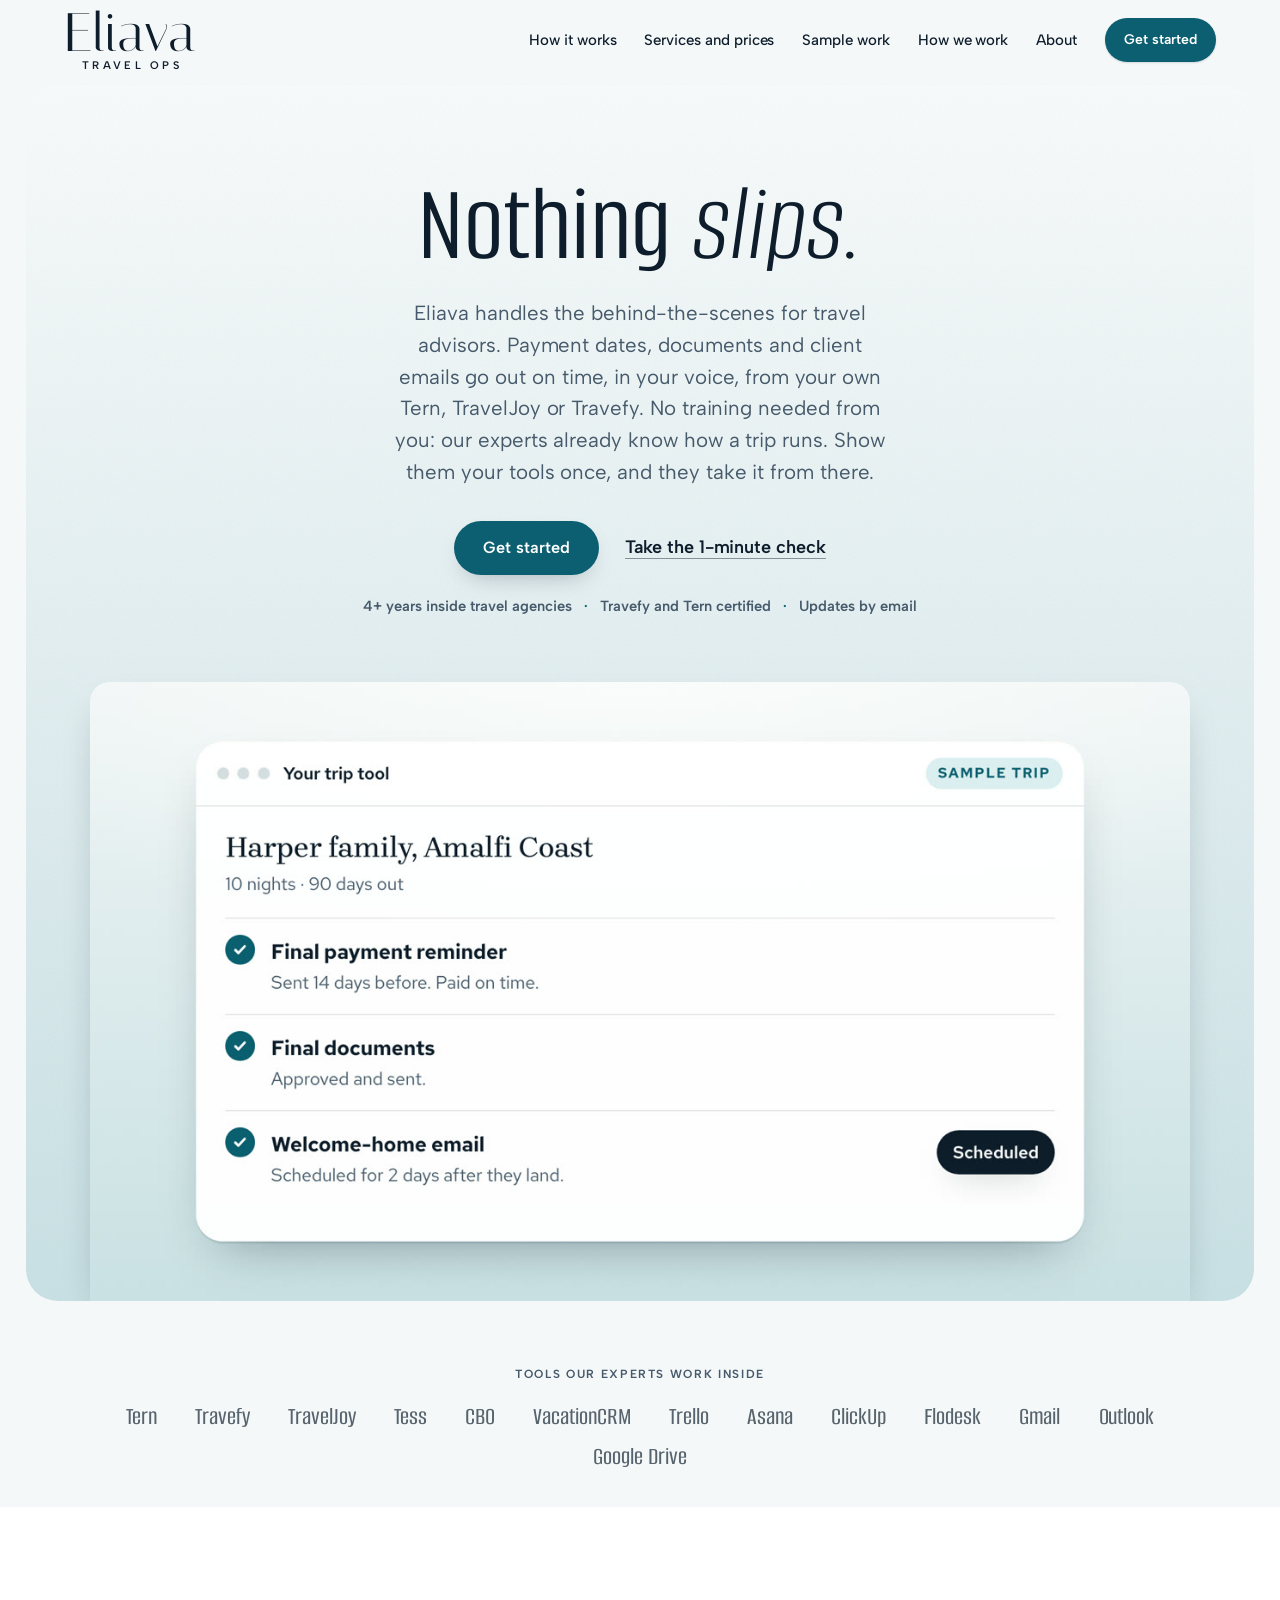
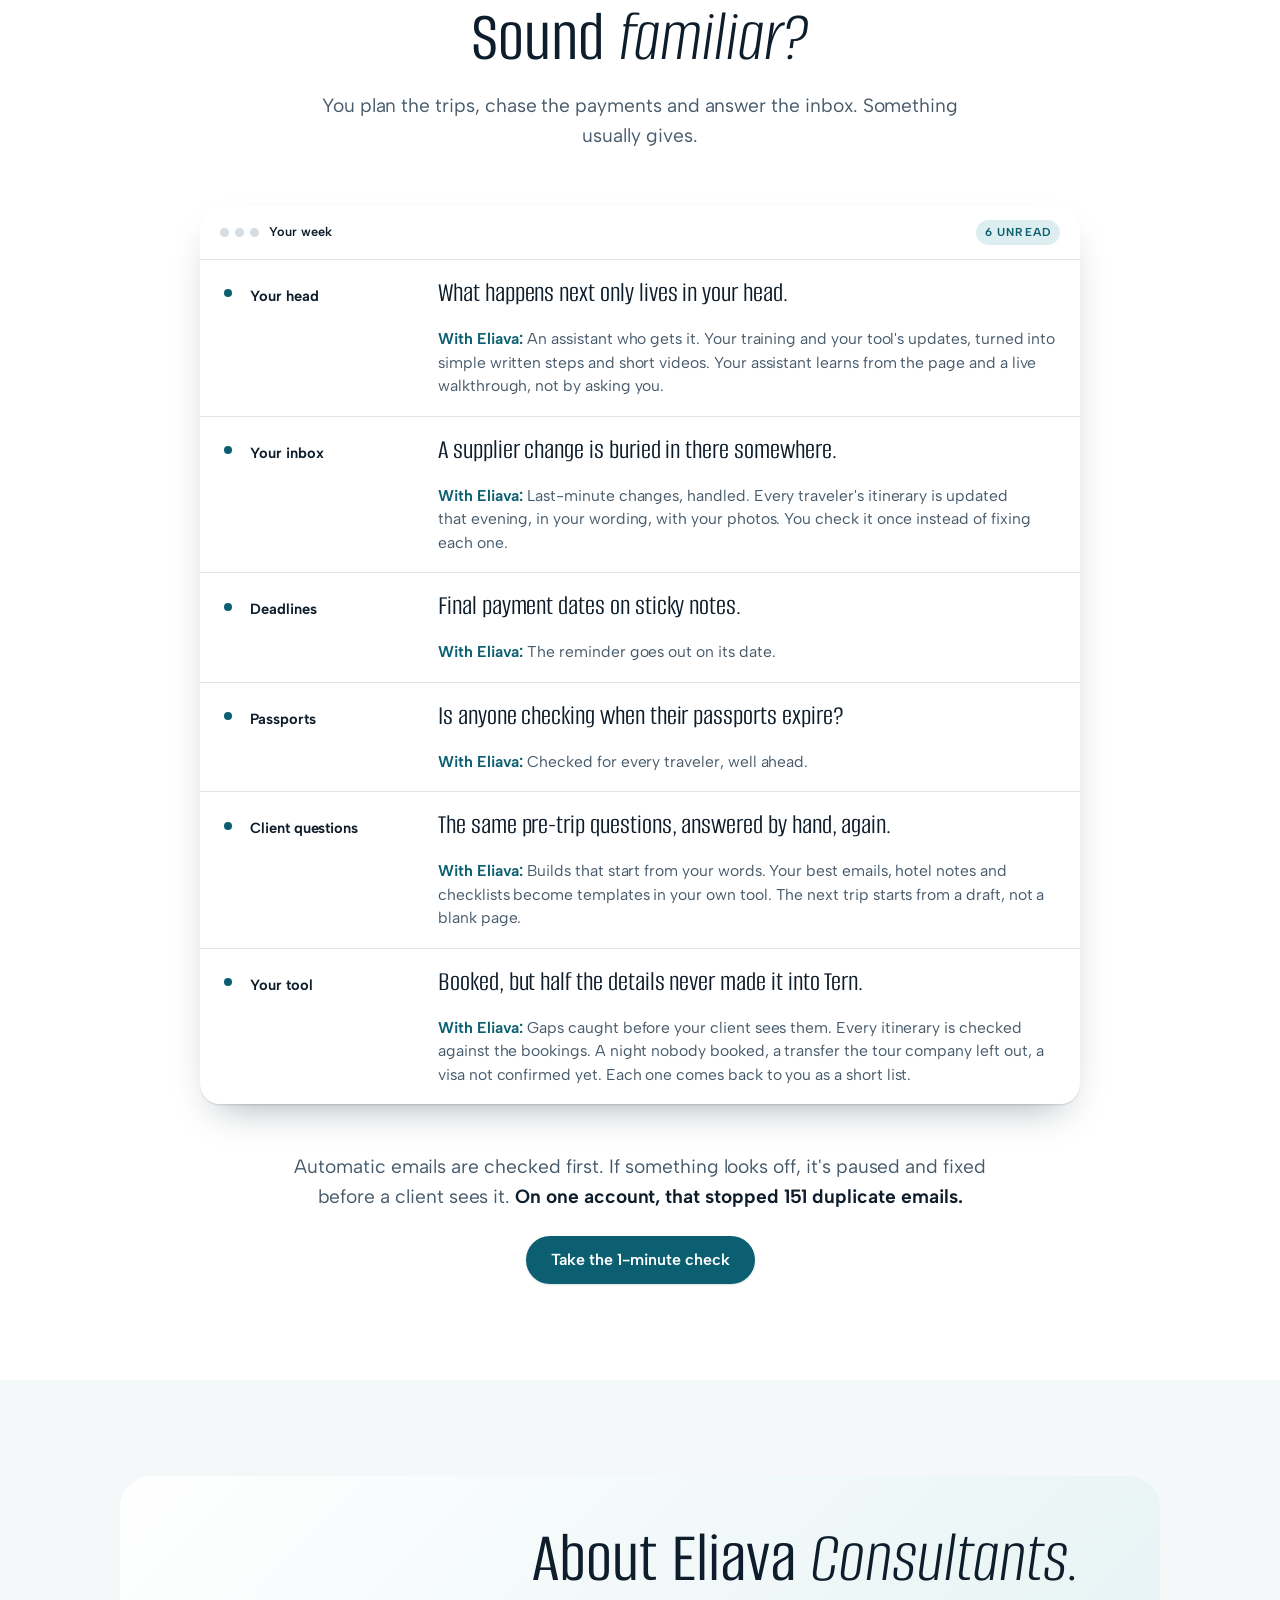
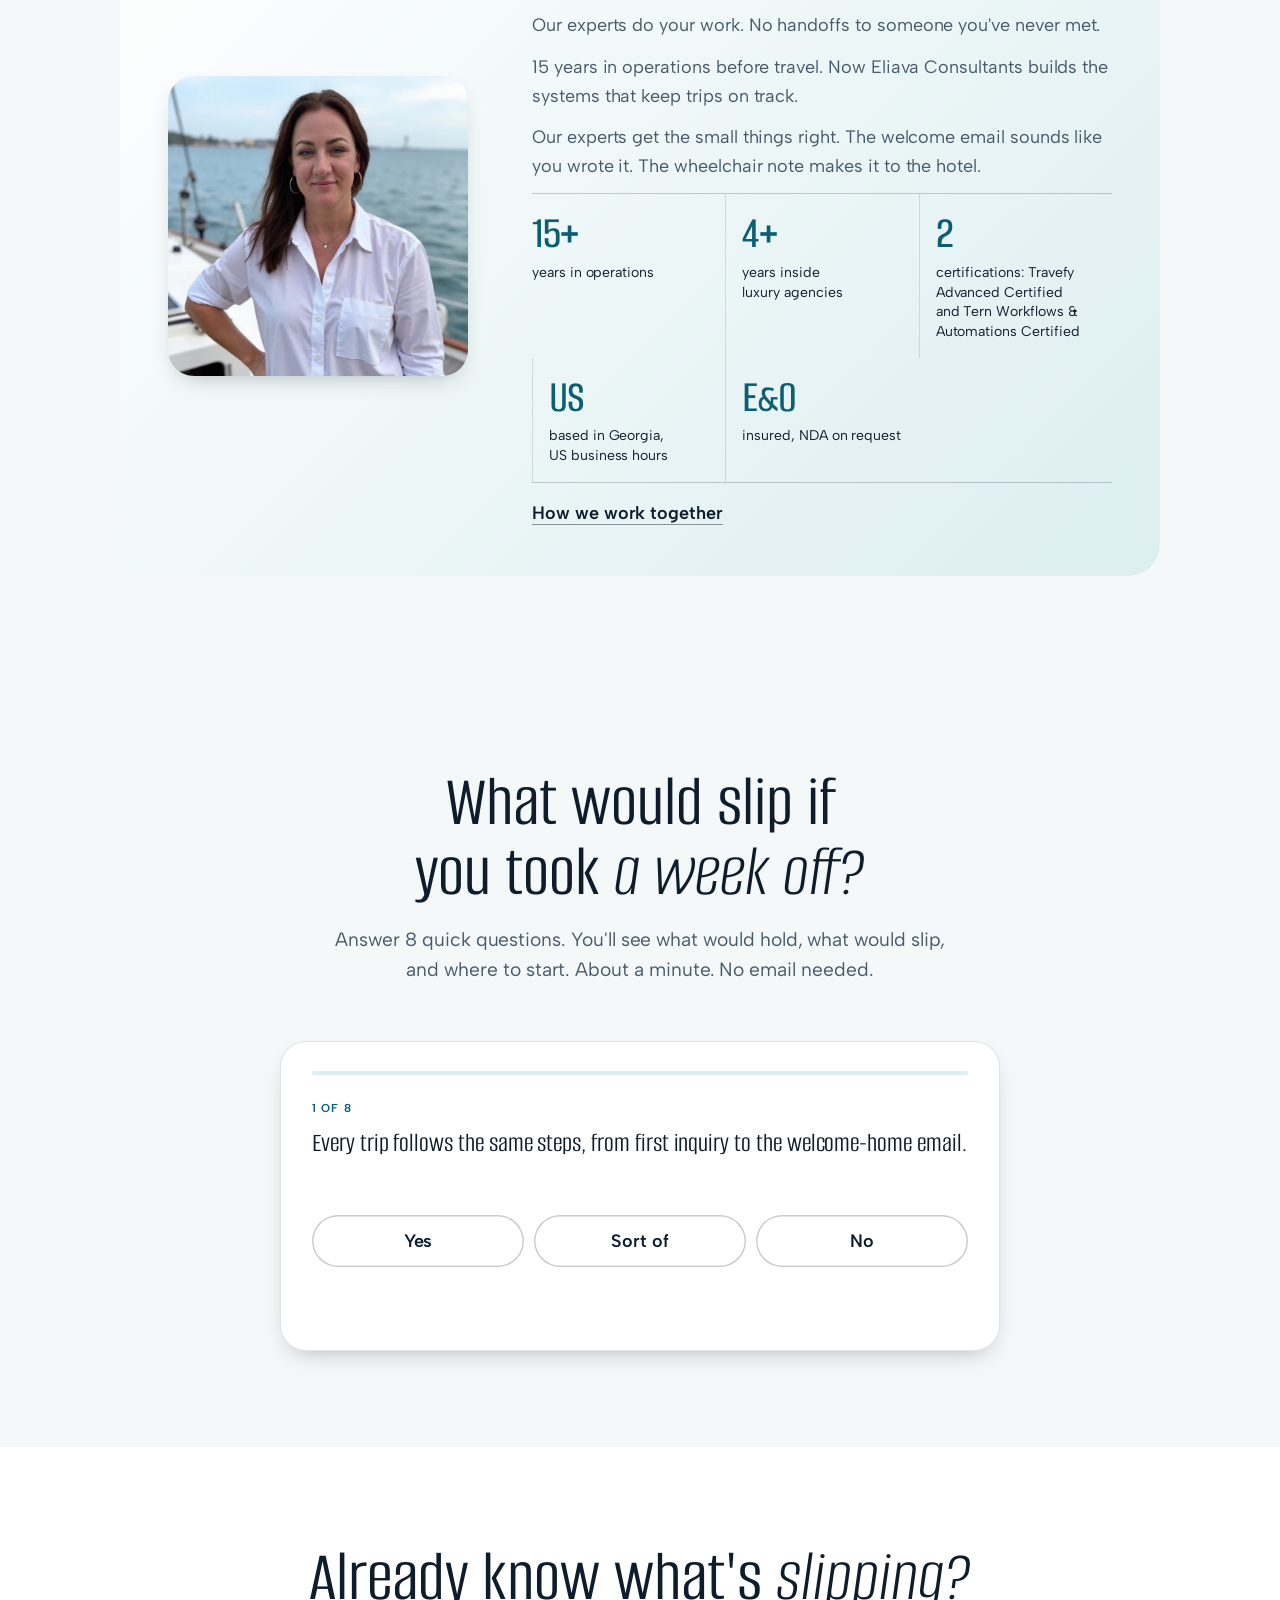
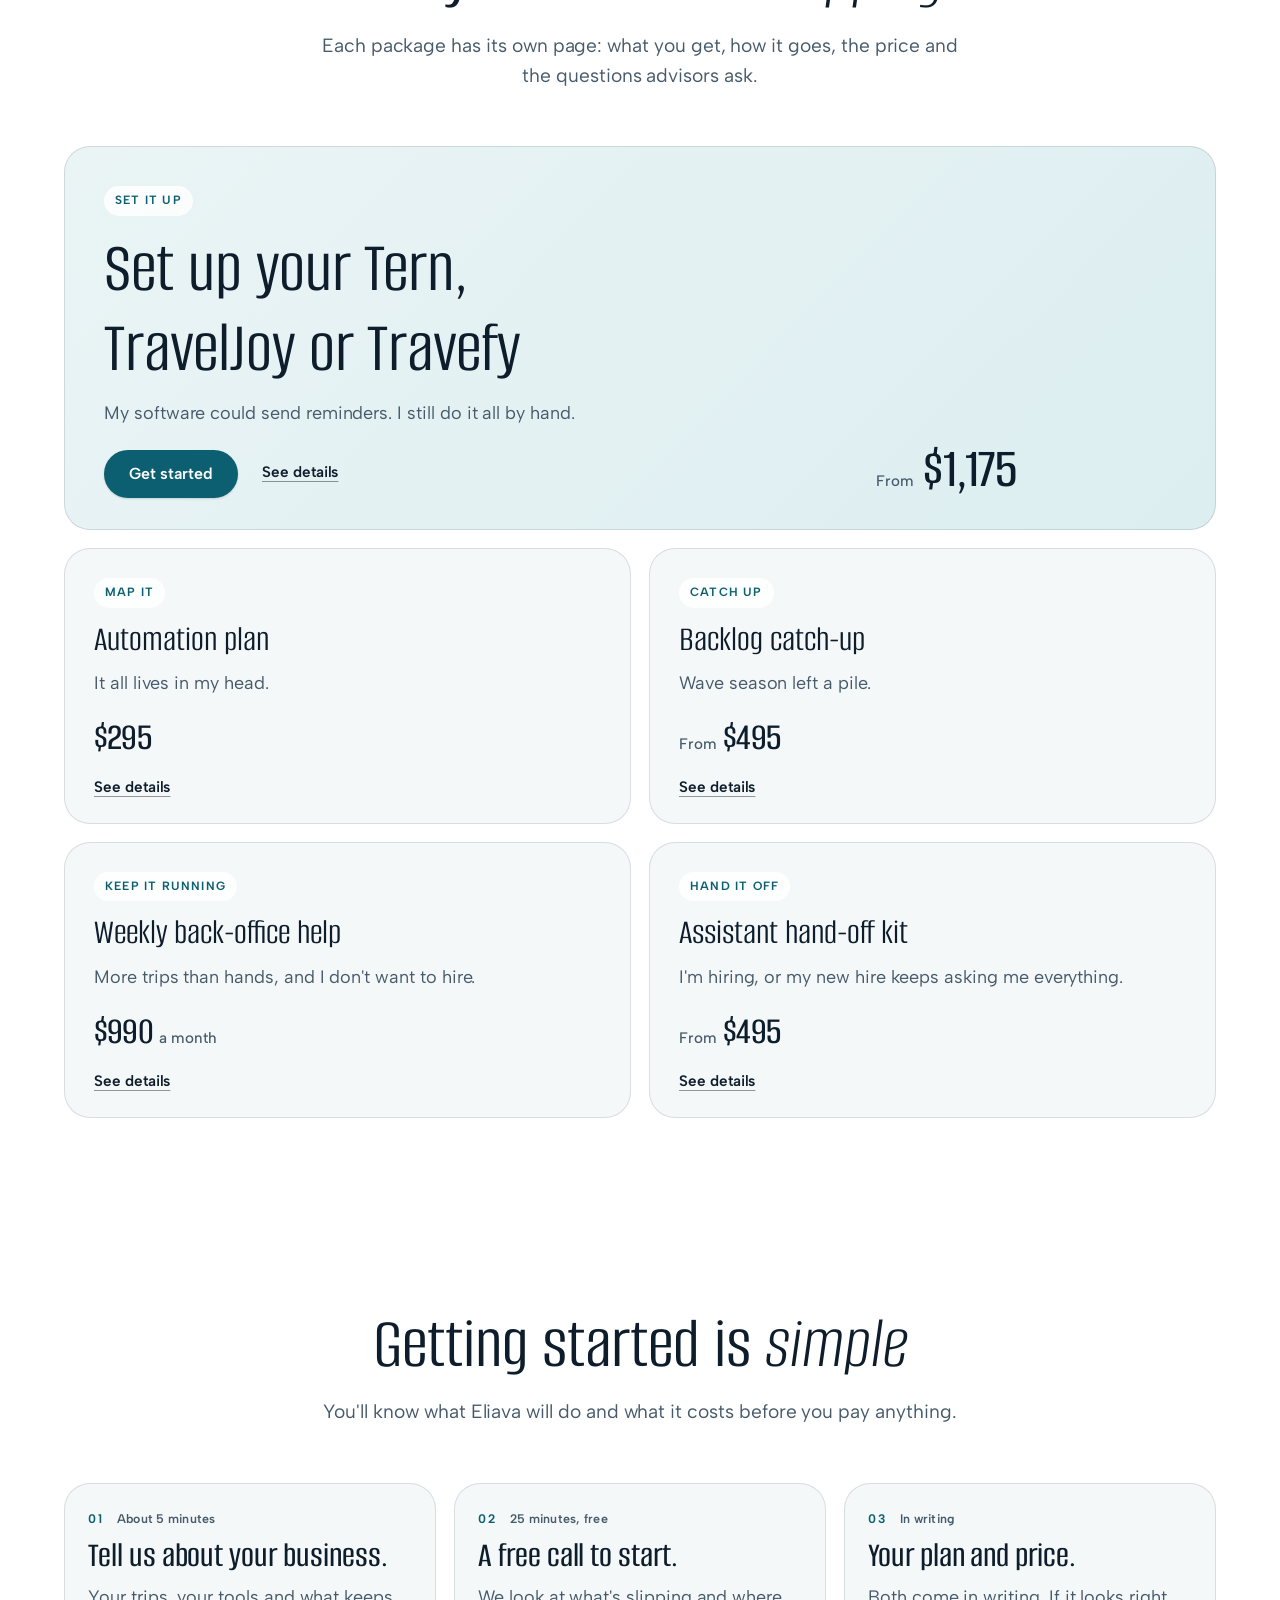
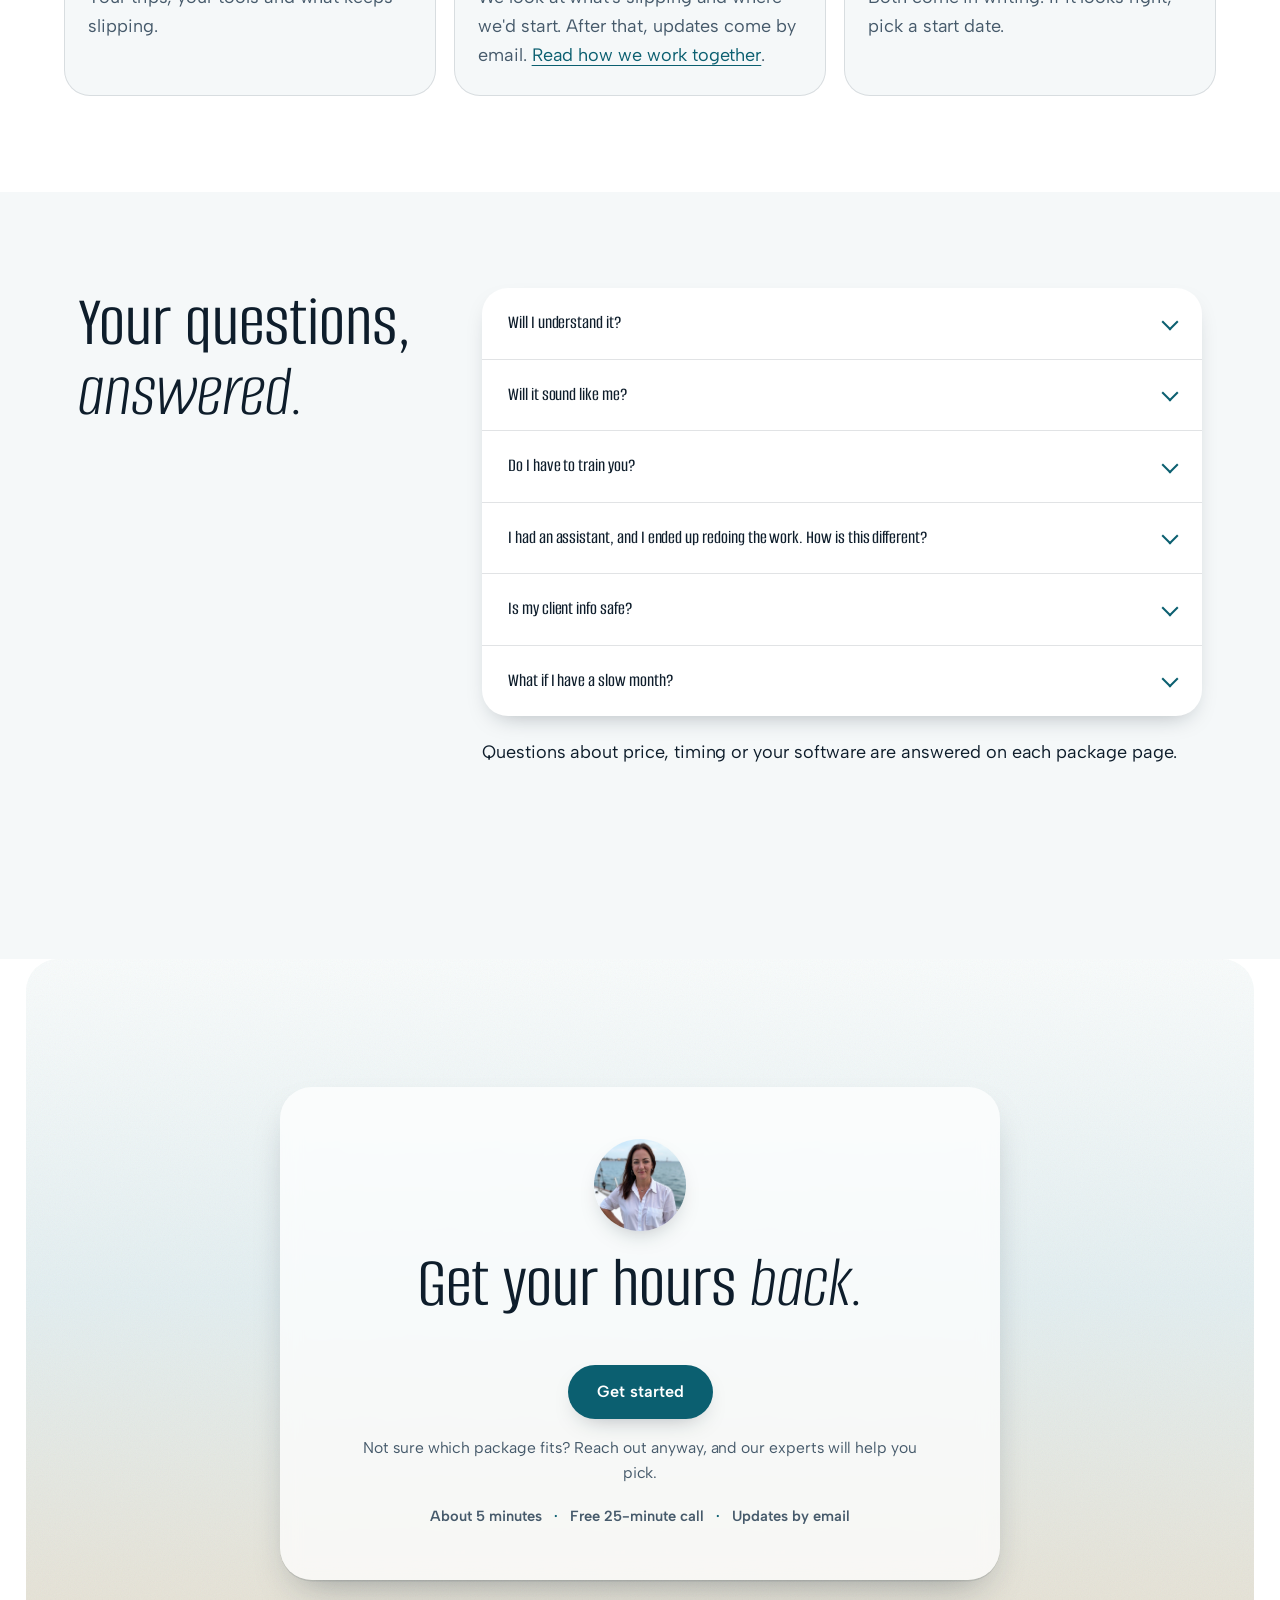
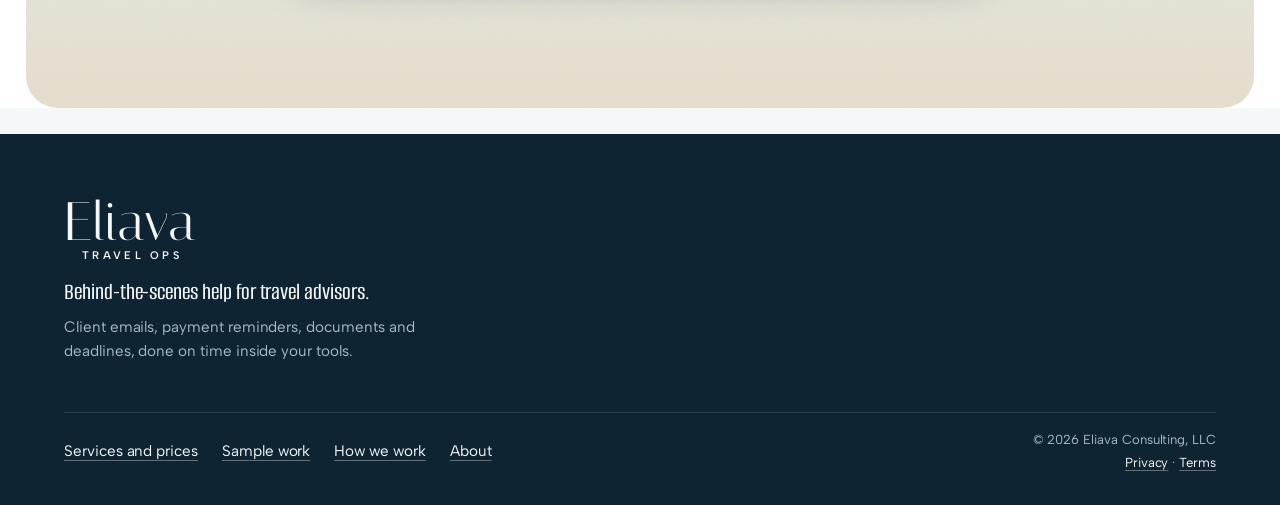
==== index.html @ 645d3cab "Contact email: kady@ to hello@ across the site Co-Authored-By: Claude Opus 5.5 <noreply@anthropic.co" ====
<!doctype html>
<html lang="en">
<head>
<meta charset="utf-8">
<meta name="viewport" content="width=device-width, initial-scale=1">
<script>document.documentElement.classList.add('js')</script>
<link rel="icon" type="image/png" href="/assets/icon.png">
<link rel="apple-touch-icon" href="/assets/icon.png">
<link rel="preconnect" href="https://fonts.googleapis.com">
<link rel="preconnect" href="https://fonts.gstatic.com" crossorigin>
<link href="https://fonts.googleapis.com/css2?family=Italiana&family=Albert+Sans:ital,wght@0,400..800;1,400..700&family=Alumni+Sans:ital,wght@0,200..800;1,200..800&display=swap" rel="stylesheet">
<link rel="stylesheet" href="/assets/scrollcraft.css">
<link rel="stylesheet" href="/assets/site.css?v=20261014">
<script src="/assets/site.js?v=20261014b" defer></script>
<title>Eliava Travel Ops | Behind-the-scenes help for travel advisors</title>
<meta name="description" content="Eliava handles the behind-the-scenes for travel advisors. Payment dates, documents and client emails go out on time, in your voice, from your own Tern, TravelJoy or Travefy.">
<link rel="canonical" href="https://eliavatravel.com/">
<meta property="og:type" content="website">
<meta property="og:url" content="https://eliavatravel.com/">
<meta property="og:title" content="Eliava Travel Ops | Behind-the-scenes help for travel advisors">
<meta property="og:description" content="Eliava handles the behind-the-scenes for travel advisors. Payment dates, documents and client emails go out on time, in your voice, from your own Tern, TravelJoy or Travefy.">
<meta property="og:image" content="https://eliavatravel.com/assets/share.png">
<meta property="og:image:width" content="1200">
<meta property="og:image:height" content="630">
<meta name="twitter:card" content="summary_large_image">
<link rel="stylesheet" href="/assets/home.css">
<link rel="stylesheet" href="/assets/copy-v2.css?v=20261014">
<script src="/assets/scrollcraft.js" defer></script>
<script src="/assets/home.js" defer></script>
<script src="/assets/quiz.js?v=20261014b" defer></script>
</head>
<body class="page-home">

<header class="mast">
  <div class="mast-in">
    <a class="skip" href="#main">Skip to content</a>
    <a class="mast-logo" href="/" aria-label="Eliava Travel Ops, home"><span class="mast-lockup" aria-hidden="true"><span class="mast-word">Eliava</span><span class="mast-sub">Travel Ops</span></span></a>
    <nav class="mast-nav" aria-label="Main">
      <button type="button" class="mast-toggle" aria-expanded="false" aria-controls="mast-links"><span class="el-sr">Menu</span><svg class="i-open" viewBox="0 0 24 24" aria-hidden="true"><path d="M4 8h16M4 16h16" fill="none" stroke="currentColor" stroke-width="1.8" stroke-linecap="round"/></svg><svg class="i-close" viewBox="0 0 24 24" aria-hidden="true"><path d="M6 6l12 12M18 6L6 18" fill="none" stroke="currentColor" stroke-width="1.8" stroke-linecap="round"/></svg></button>
      <ul class="mast-links" id="mast-links">
        <li><a href="/#start">How it works</a></li>
        <li><a href="/services/">Services and prices</a></li>
        <li><a href="/samples/">Sample work</a></li>
        <li><a href="/working-agreement/">How we work</a></li>
        <li><a href="/#about">About</a></li>
      </ul>
      <a class="btn btn--sm" href="/get-started/" data-apply>Get started</a>
    </nav>
  </div>
</header>

<main id="main">

  <!-- 1. Hero: one painted card, centered type, the work underneath -->
  <section id="top" class="hero" data-sc-act="flow">
    <div class="hero-card">
      <div class="hero-art" aria-hidden="true"></div>
      <div class="hero-copy">
        <h1 class="hero-title">Nothing <em>slips.</em></h1>
        <p class="hero-sub">Eliava handles the behind-the-scenes for travel advisors. Payment dates, documents and client emails go out on time, in your voice, from your own Tern, TravelJoy or Travefy. No training needed from you: our experts already know how a trip runs. Show them your tools once, and they take it from there.</p>
        <div class="hero-actions">
          <a class="btn btn--lg" href="/get-started/" data-apply>Get started</a>
          <a class="el-link" href="#quiz">Take the 1-minute check</a>
        </div>
        <p class="hero-micro"><b>4+ years inside travel agencies</b> <span aria-hidden="true">&middot;</span> <b>Travefy and Tern certified</b> <span aria-hidden="true">&middot;</span> <b>Updates by email</b></p>
      </div>

      <figure class="hero-app hero-video">
        <video data-hero-video autoplay muted loop playsinline preload="metadata" poster="/assets/hero-poster.jpg" width="1280" height="720" aria-label="Short video, no sound. A sample trip in a trip tool: the final payment reminder is marked paid, the advisor clicks OK and the final documents are sent, then the welcome-home email is scheduled.">
          <source src="/assets/hero-loop-mobile.mp4" type="video/mp4" media="(max-width: 700px)">
          <source src="/assets/hero-loop.mp4" type="video/mp4">
        </video>
      </figure>
    </div>
  </section>

  <!-- 2. The tools strip -->
  <section class="tools" aria-label="Tools our experts work inside">
    <p class="tools-label">Tools our experts work inside</p>
    <div class="tools-track" aria-hidden="true">
      <div class="tools-row"><span>Tern</span><span>Travefy</span><span>TravelJoy</span><span>Tess</span><span>CBO</span><span>VacationCRM</span><span>Trello</span><span>Asana</span><span>ClickUp</span><span>Flodesk</span><span>Gmail</span><span>Outlook</span><span>Google Drive</span></div>
      <div class="tools-row"><span>Tern</span><span>Travefy</span><span>TravelJoy</span><span>Tess</span><span>CBO</span><span>VacationCRM</span><span>Trello</span><span>Asana</span><span>ClickUp</span><span>Flodesk</span><span>Gmail</span><span>Outlook</span><span>Google Drive</span></div>
    </div>
    <p class="el-sr">Tern, Travefy, TravelJoy, Tess, CBO, VacationCRM, Trello, Asana, ClickUp, Flodesk, Gmail, Outlook and Google Drive.</p>
  </section>

  <!-- 3. Sound familiar? The pains, then the research under them (sources stay visible) -->
  <section id="familiar" class="sec familiar" data-sc-act="flow" data-sc-folio="Sound familiar?">
    <div class="el-wrap sec-head">
      <h2 class="sec-title">Sound <em>familiar?</em></h2>
      <p class="sec-sub">You plan the trips, chase the payments and answer the inbox. Something usually gives.</p>
    </div>
    <div class="el-wrap">
      <div class="inbox">
        <div class="app-bar"><span class="app-dots" aria-hidden="true"><i></i><i></i><i></i></span><span class="app-name">Your week</span><span class="app-tag">6 unread</span></div>
        <ul class="inbox-list" data-sc-in data-sc-stagger="60">
          <li class="inbox-row"><span class="inbox-dot" aria-hidden="true"></span><span class="inbox-from">Your head</span><span class="inbox-line">What happens next only lives in your head.</span><span class="inbox-fix"><b>With Eliava:</b> An assistant who gets it. Your training and your tool's updates, turned into simple written steps and short videos. Your assistant learns from the page and a live walkthrough, not by asking you.</span></li>
          <li class="inbox-row"><span class="inbox-dot" aria-hidden="true"></span><span class="inbox-from">Your inbox</span><span class="inbox-line">A supplier change is buried in there somewhere.</span><span class="inbox-fix"><b>With Eliava:</b> Last-minute changes, handled. Every traveler's itinerary is updated that evening, in your wording, with your photos. You check it once instead of fixing each one.</span></li>
          <li class="inbox-row"><span class="inbox-dot" aria-hidden="true"></span><span class="inbox-from">Deadlines</span><span class="inbox-line">Final payment dates on sticky notes.</span><span class="inbox-fix"><b>With Eliava:</b> The reminder goes out on its date.</span></li>
          <li class="inbox-row"><span class="inbox-dot" aria-hidden="true"></span><span class="inbox-from">Passports</span><span class="inbox-line">Is anyone checking when their passports expire?</span><span class="inbox-fix"><b>With Eliava:</b> Checked for every traveler, well ahead.</span></li>
          <li class="inbox-row"><span class="inbox-dot" aria-hidden="true"></span><span class="inbox-from">Client questions</span><span class="inbox-line">The same pre-trip questions, answered by hand, again.</span><span class="inbox-fix"><b>With Eliava:</b> Builds that start from your words. Your best emails, hotel notes and checklists become templates in your own tool. The next trip starts from a draft, not a blank page.</span></li>
          <li class="inbox-row"><span class="inbox-dot" aria-hidden="true"></span><span class="inbox-from">Your tool</span><span class="inbox-line">Booked, but half the details never made it into Tern.</span><span class="inbox-fix"><b>With Eliava:</b> Gaps caught before your client sees them. Every itinerary is checked against the bookings. A night nobody booked, a transfer the tour company left out, a visa not confirmed yet. Each one comes back to you as a short list.</span></li>
        </ul>
      </div>
      <p class="fam-proof">Automatic emails are checked first. If something looks off, it's paused and fixed before a client sees it. <b>On one account, that stopped 151 duplicate emails.</b></p>
      <p class="fam-go"><a class="btn" href="#quiz">Take the 1-minute check</a></p>
    </div>
  </section>

  <!-- 4. Meet Kady: who you'd work with, plus the credential numbers -->
  <section id="about" class="sec about" data-sc-act="flow" data-sc-folio="About">
    <div class="el-wrap">
      <div class="about-card">
        <div class="about-photo">
          <img src="/assets/kady.webp" width="804" height="804" loading="lazy" decoding="async" alt="On a sailboat, with water behind.">
        </div>
        <div class="about-text">
          <h2 class="about-title">About Eliava <em>Consultants.</em></h2>
          <p>Our experts do your work. No handoffs to someone you've never met.</p>
          <p>15 years in operations before travel. Now Eliava Consultants builds the systems that keep trips on track.</p>
          <p>Our experts get the small things right. The welcome email sounds like you wrote it. The wheelchair note makes it to the hotel.</p>
          <ul class="creds creds--about">
            <li class="cred"><b>15+</b><span>years in operations</span></li>
            <li class="cred"><b>4+</b><span>years inside luxury agencies</span></li>
            <li class="cred"><b>2</b><span>certifications: Travefy Advanced Certified and Tern Workflows &amp; Automations Certified</span></li>
            <li class="cred"><b>US</b><span>based in Georgia, US business hours</span></li>
            <li class="cred"><b>E&amp;O</b><span>insured, NDA on request</span></li>
          </ul>
          <p class="about-more"><a class="el-link" href="/working-agreement/">How we work together</a></p>
        </div>
      </div>
    </div>
  </section>

  <!-- 6b. The quiz: 8 questions, a score per area, one next step -->
  <section id="quiz" class="sec quiz" data-sc-act="flow" data-sc-folio="The 1-minute check">
    <div class="el-wrap sec-head">
      <h2 class="sec-title">What would slip if you took <em>a week off?</em></h2>
      <p class="sec-sub">Answer 8 quick questions. You'll see what would hold, what would slip, and where to start. About a minute. No email needed.</p>
    </div>
    <div class="el-wrap">
      <form class="quiz-card" id="quiz-form" novalidate>
        <div class="quiz-bar" aria-hidden="true"><span id="quiz-fill"></span></div>
        <fieldset class="quiz-q" data-cat="steps">
          <legend><span class="quiz-n">1 of 8</span>Every trip follows the same steps, from first inquiry to the welcome-home email.</legend>
          <div class="quiz-opts">
            <label><input type="radio" name="q1" value="2"><span>Yes</span></label>
            <label><input type="radio" name="q1" value="1"><span>Sort of</span></label>
            <label><input type="radio" name="q1" value="0"><span>No</span></label>
          </div>
        </fieldset>
        <fieldset class="quiz-q" data-cat="steps" hidden>
          <legend><span class="quiz-n">2 of 8</span>Payment reminders and pre-trip emails go out on schedule, without me starting each one.</legend>
          <div class="quiz-opts">
            <label><input type="radio" name="q2" value="2"><span>Yes</span></label>
            <label><input type="radio" name="q2" value="1"><span>Sort of</span></label>
            <label><input type="radio" name="q2" value="0"><span>No</span></label>
          </div>
        </fieldset>
        <fieldset class="quiz-q" data-cat="steps" hidden>
          <legend><span class="quiz-n">3 of 8</span>Final payment dates and deadlines are on one list I trust.</legend>
          <div class="quiz-opts">
            <label><input type="radio" name="q3" value="2"><span>Yes</span></label>
            <label><input type="radio" name="q3" value="1"><span>Sort of</span></label>
            <label><input type="radio" name="q3" value="0"><span>No</span></label>
          </div>
        </fieldset>
        <fieldset class="quiz-q" data-cat="tool" hidden>
          <legend><span class="quiz-n">4 of 8</span>My trips and clients live in one tool, like Tern, TravelJoy or Travefy.</legend>
          <div class="quiz-opts">
            <label><input type="radio" name="q4" value="2"><span>Yes</span></label>
            <label><input type="radio" name="q4" value="1"><span>Sort of</span></label>
            <label><input type="radio" name="q4" value="0"><span>No</span></label>
          </div>
        </fieldset>
        <fieldset class="quiz-q" data-cat="tool" hidden>
          <legend><span class="quiz-n">5 of 8</span>I use most of what that tool can do, not just a few parts of it.</legend>
          <div class="quiz-opts">
            <label><input type="radio" name="q5" value="2"><span>Yes</span></label>
            <label><input type="radio" name="q5" value="1"><span>Sort of</span></label>
            <label><input type="radio" name="q5" value="0"><span>No</span></label>
          </div>
        </fieldset>
        <fieldset class="quiz-q" data-cat="tool" hidden>
          <legend><span class="quiz-n">6 of 8</span>Someone else could find a client's trip details in it without asking me.</legend>
          <div class="quiz-opts">
            <label><input type="radio" name="q6" value="2"><span>Yes</span></label>
            <label><input type="radio" name="q6" value="1"><span>Sort of</span></label>
            <label><input type="radio" name="q6" value="0"><span>No</span></label>
          </div>
        </fieldset>
        <fieldset class="quiz-q" data-cat="head" hidden>
          <legend><span class="quiz-n">7 of 8</span>My supplier contacts, templates and hotel notes are in one place, not spread across my inbox.</legend>
          <div class="quiz-opts">
            <label><input type="radio" name="q7" value="2"><span>Yes</span></label>
            <label><input type="radio" name="q7" value="1"><span>Sort of</span></label>
            <label><input type="radio" name="q7" value="0"><span>No</span></label>
          </div>
        </fieldset>
        <fieldset class="quiz-q" data-cat="head" hidden>
          <legend><span class="quiz-n">8 of 8</span>If I hired help tomorrow, there are written steps they could follow.</legend>
          <div class="quiz-opts">
            <label><input type="radio" name="q8" value="2"><span>Yes</span></label>
            <label><input type="radio" name="q8" value="1"><span>Sort of</span></label>
            <label><input type="radio" name="q8" value="0"><span>No</span></label>
          </div>
        </fieldset>
        <div class="quiz-nav">
          <button type="button" class="el-link quiz-back" id="quiz-back" hidden>Back</button>
          <button type="button" class="btn quiz-next" id="quiz-next" hidden>Next</button>
        </div>
      </form>
      <div class="quiz-card quiz-result" id="quiz-result" hidden tabindex="-1" aria-live="polite">
        <p class="quiz-score"><b id="quiz-total"></b> out of 16</p>
        <h3 class="quiz-tier" id="quiz-tier"></h3>
        <ul class="quiz-cats" id="quiz-cats"></ul>
        <div class="quiz-pick">
          <p class="quiz-pick-label">Where to start</p>
          <h3 class="quiz-pick-name" id="quiz-pick-name"></h3>
          <p id="quiz-pick-why"></p>
        </div>
        <div class="quiz-acts">
          <a class="btn" id="quiz-go" href="/get-started/" data-apply="setup">Get started</a>
          <a class="el-link" id="quiz-more" href="/services/setup/">See details</a>
          <button type="button" class="el-link quiz-again" id="quiz-again">Start over</button>
        </div>
        <p class="quiz-pick-pile">Wave season left a pile? Catch up first: overdue emails, payments and documents, cleared on a fixed list. From $495.</p>
        <p class="quiz-fine">Your answers stay on this page. When you get started, your result is added to the form, so you don't have to explain it twice.</p>
      </div>
    </div>
  </section>

  <!-- 6. The five packages (COPY-MASTER-v2) -->
  <section id="ways" class="sec ways" data-sc-act="flow" data-sc-folio="Packages">
    <div class="el-wrap sec-head">
      <h2 class="sec-title">Already know what's <em>slipping?</em></h2>
      <p class="sec-sub">Each package has its own page: what you get, how it goes, the price and the questions advisors ask.</p>
    </div>
    <div class="el-wrap">
      <div class="ways-list" data-sc-in data-sc-stagger="60">
        <article class="way way--main">
          <div class="way-main-text">
            <p class="way-tag">Set it up</p>
            <h3 class="way-name">Set up your Tern, TravelJoy or Travefy</h3>
            <p class="way-what">My software could send reminders. I still do it all by hand.</p>
            <div class="way-acts">
              <a class="btn" href="/get-started/" data-apply="setup">Get started</a>
              <a class="el-link way-link" href="/services/setup/">See details<span class="el-sr">: Set up your Tern, TravelJoy or Travefy</span></a>
            </div>
          </div>
          <div class="way-main-price">
            <p class="way-price"><span>From</span> $1,175</p>
          </div>
        </article>
        <article class="way">
          <p class="way-tag">Map it</p>
          <h3 class="way-name">Automation plan</h3>
          <p class="way-what">It all lives in my head.</p>
          <p class="way-price">$295</p>
          <a class="el-link way-link" href="/services/automation-plan/">See details<span class="el-sr">: Automation plan</span></a>
        </article>
        <article class="way">
          <p class="way-tag">Catch up</p>
          <h3 class="way-name">Backlog catch-up</h3>
          <p class="way-what">Wave season left a pile.</p>
          <p class="way-price"><span>From</span> $495</p>
          <a class="el-link way-link" href="/services/backlog-catch-up/">See details<span class="el-sr">: Backlog catch-up</span></a>
        </article>
        <article class="way">
          <p class="way-tag">Keep it running</p>
          <h3 class="way-name">Weekly back-office help</h3>
          <p class="way-what">More trips than hands, and I don't want to hire.</p>
          <p class="way-price">$990 <span>a month</span></p>
          <a class="el-link way-link" href="/services/weekly-help/">See details<span class="el-sr">: Weekly back-office help</span></a>
        </article>
        <article class="way">
          <p class="way-tag">Hand it off</p>
          <h3 class="way-name">Assistant hand-off kit</h3>
          <p class="way-what">I'm hiring, or my new hire keeps asking me everything.</p>
          <p class="way-price"><span>From</span> $495</p>
          <a class="el-link way-link" href="/services/hand-off-kit/">See details<span class="el-sr">: Assistant hand-off kit</span></a>
        </article>
      </div>
    </div>
  </section>

  <!-- 7. How it works: three steps -->
  <section id="start" class="sec start" data-sc-act="flow" data-sc-folio="How we start">
    <div class="el-wrap sec-head">
      <h2 class="sec-title">Getting started is <em>simple</em></h2>
      <p class="sec-sub">You'll know what Eliava will do and what it costs before you pay anything.</p>
    </div>
    <div class="el-wrap">
      <ol class="steps" data-sc-in data-sc-stagger="80">
        <li class="step-card">
          <div class="step-text"><span class="step-n">01 <span class="step-meta">About 5 minutes</span></span><strong>Tell us about your business.</strong><span>Your trips, your tools and what keeps slipping.</span></div>
        </li>
        <li class="step-card">
          <div class="step-text"><span class="step-n">02 <span class="step-meta">25 minutes, free</span></span><strong>A free call to start.</strong><span>We look at what's slipping and where we'd start. After that, updates come by email. <a class="el-inline-link" href="/working-agreement/">Read how we work together</a>.</span></div>
        </li>
        <li class="step-card">
          <div class="step-text"><span class="step-n">03 <span class="step-meta">In writing</span></span><strong>Your plan and price.</strong><span>Both come in writing. If it looks right, pick a start date.</span></div>
        </li>
      </ol>
    </div>
  </section>

  <!-- 8. Questions advisors ask first -->
  <section id="faq" class="sec faq faq--split" data-sc-act="flow" data-sc-folio="Questions">
    <div class="el-wrap sec-head">
      <h2 class="sec-title">Your questions, <em>answered.</em></h2>
    </div>
    <div class="el-wrap">
      <div class="faq-list">
        <details class="faq-item">
          <summary>Will I understand it?</summary>
          <p>Yes. You'll see what goes out, when, and why, with a walkthrough and short videos you can rewatch.</p>
        </details>
        <details class="faq-item">
          <summary>Will it sound like me?</summary>
          <p>Yes. Your emails are written from ones you've already sent, and nothing goes out until you say yes.</p>
        </details>
        <details class="faq-item">
          <summary>Do I have to train you?</summary>
          <p>Not on travel. Show our experts your tools and how you like things done once. They take it from there.</p>
        </details>
        <details class="faq-item">
          <summary>I had an assistant, and I ended up redoing the work. How is this different?</summary>
          <p>Every piece is checked from your client's side before it reaches you. Anything unclear comes to you as a short list of questions, not a guess. You review it. You don't redo it.</p>
        </details>
        <details class="faq-item">
          <summary>Is my client info safe?</summary>
          <p>Yes. Eliava signs your NDA and carries E&amp;O insurance. Your clients stay yours, and your host login is never needed.</p>
        </details>
        <details class="faq-item">
          <summary>What if I have a slow month?</summary>
          <p>It isn't wasted. On the quarter plan, the help shifts to your busy months, and your bill stays the same.</p>
        </details>
      </div>
      <p class="faq-more">Questions about price, timing or your software are answered on each package page.</p>
    </div>
  </section>

  <!-- 9. The ask -->
  <section id="ready" class="sec ready" data-sc-act="flow">
    <div class="final">
      <div class="final-art" aria-hidden="true"></div>
      <div class="final-in apply-now" id="apply-now">
        <img class="final-photo" src="/assets/kady.webp" width="804" height="804" loading="lazy" decoding="async" alt="On a sailboat, with water behind.">
        <p class="final-title">Get your hours <em>back.</em></p>
        <p class="apply-now-for" aria-live="polite"></p>
        <a class="btn btn--lg" href="/get-started/" data-apply>Get started</a>
        <p class="final-note">Not sure which package fits? Reach out anyway, and our experts will help you pick.</p>
        <p class="hero-micro final-micro"><b>About 5 minutes</b> <span aria-hidden="true">&middot;</span> <b>Free 25-minute call</b> <span aria-hidden="true">&middot;</span> <b>Updates by email</b></p>
      </div>
    </div>
  </section>

</main>

<!-- Folio: running chapter title + the one action. Shown by home.js between the title page and the close. -->
<div class="folio">
  <span class="folio-title" aria-hidden="true"></span>
  <span class="folio-rule" aria-hidden="true"></span>
  <a class="folio-cta" href="/get-started/" data-apply>Get started</a>
</div>

<footer class="foot">
  <div class="foot-in">
    <div class="foot-brand">
      <a class="foot-logo" href="/" aria-label="Eliava Travel Ops, home"><span class="mast-lockup" aria-hidden="true"><span class="mast-word">Eliava</span><span class="mast-sub">Travel Ops</span></span></a>
      <p class="foot-what">Behind-the-scenes help for travel advisors.</p>
      <p>Client emails, payment reminders, documents and deadlines, done on time inside your tools.</p>
    </div>
    <div class="foot-cta">
      <p class="foot-ready">Ready when you are.</p>
      <a class="btn" href="/get-started/" data-apply>Get started</a>
      <p class="foot-mail">Or email <a href="mailto:hello@eliavatravel.com">hello@eliavatravel.com</a></p>
    </div>
    <div class="foot-bar">
      <nav class="foot-nav" aria-label="Footer">
        <ul>
          <li><a href="/services/">Services and prices</a></li>
          <li><a href="/samples/">Sample work</a></li>
          <li><a href="/working-agreement/">How we work</a></li>
        <li><a href="/#about">About</a></li>
        </ul>
      </nav>
      <div class="foot-legal">
        <p>&copy; 2026 Eliava Consulting, LLC</p>
        <p><a href="/privacy/">Privacy</a> &middot; <a href="/terms/">Terms</a></p>
      </div>
    </div>
  </div>
</footer>


</body>
</html>
---- assets/scrollcraft.css ----
/* ============================================================================
   scrollcraft.css: the taste floor
   ----------------------------------------------------------------------------
   Two layers, and the split matters:

     TOKENS   what you override per brand. Colour roles, the type ramp, the
              spacing scale, elevation, motion. A brand is ~12 values.
     DEVICES  what the engine drives. Do not restyle these to taste; they are
              the mechanism. Style your own markup instead.

   Nothing here draws a "component". There are no card, badge, or pill classes,
   because a stylesheet that ships those is how every page built on it ends up
   with the same shapes. You get a floor and a vocabulary; the composition is
   yours.
   ========================================================================== */

/* ---------------------------------------------------------------- tokens -- */
:root {
  /* --- colour roles. Override these six and the page is rebranded. -------- */
  --sc-canvas:      #08090b;   /* the page ground. Drift interpolates this.   */
  --sc-surface:     #101217;   /* anything raised off the ground             */
  --sc-ink:         #f4f2ef;   /* primary text                               */
  --sc-ink-soft:    #9a9ba1;   /* secondary text. Tinted, never flat gray.   */
  --sc-accent:      #d8ff3e;   /* ONE accent. It owns a region, not confetti. */
  --sc-accent-ink:  #08090b;   /* text that sits on the accent               */

  --sc-hairline:    color-mix(in oklab, var(--sc-ink) 12%, transparent);
  --sc-hairline-strong: color-mix(in oklab, var(--sc-ink) 22%, transparent);

  /* --- type. Two families max. Display carries voice, text carries prose. - */
  --sc-font-display: "Instrument Sans", "Geist", system-ui, sans-serif;
  --sc-font-text:    "Geist", system-ui, sans-serif;
  --sc-font-mono:    "Geist Mono", ui-monospace, monospace;

  /* Fluid ramp. Tracking tightens as size grows because a face set at 6rem
     with 0 tracking reads loose; this is optical correction, not decoration. */
  --sc-t-xs:   clamp(0.75rem, 0.72rem + 0.15vw, 0.82rem);
  --sc-t-sm:   clamp(0.875rem, 0.84rem + 0.18vw, 0.95rem);
  --sc-t-base: clamp(1rem, 0.96rem + 0.22vw, 1.125rem);
  --sc-t-lg:   clamp(1.2rem, 1.1rem + 0.5vw, 1.5rem);
  --sc-t-xl:   clamp(1.6rem, 1.35rem + 1.2vw, 2.25rem);
  --sc-t-2xl:  clamp(2.1rem, 1.6rem + 2.4vw, 3.4rem);
  --sc-t-3xl:  clamp(2.8rem, 1.9rem + 4.2vw, 5rem);
  --sc-t-4xl:  clamp(3.4rem, 1.9rem + 6.6vw, 7.5rem);

  --sc-track-tight:  -0.035em;
  --sc-track-snug:   -0.02em;
  --sc-track-normal: -0.005em;
  --sc-track-wide:    0.08em;

  --sc-leading-none: 0.94;
  --sc-leading-tight: 1.06;
  --sc-leading-body: 1.62;

  --sc-measure: 62ch;

  /* --- space. 4px base: the useful middle steps an 8-only scale misses. --- */
  --sc-1: 0.25rem;  --sc-2: 0.5rem;   --sc-3: 0.75rem;  --sc-4: 1rem;
  --sc-5: 1.5rem;   --sc-6: 2rem;     --sc-7: 3rem;     --sc-8: 4rem;
  --sc-9: 6rem;     --sc-10: 8rem;    --sc-11: 12rem;

  /* Section rhythm is fluid so a phone doesn't inherit desktop air. */
  --sc-section: clamp(4.5rem, 9vw, 11rem);
  --sc-gutter:  clamp(1.25rem, 5vw, 5.5rem);
  --sc-maxw:    82rem;

  /* --- radius. Pick one scale for the page and hold it. ------------------- */
  --sc-r-sm: 6px;  --sc-r-md: 12px;  --sc-r-lg: 20px;  --sc-r-pill: 999px;

  /* --- elevation. Every shadow has an offset AND a soft blur, and is tinted
         to the canvas hue. A zero-offset coloured halo is decoration, not
         depth, so there isn't one here. ---------------------------------- */
  --sc-shadow-color: 220 40% 2%;
  --sc-e1: 0 1px 2px hsl(var(--sc-shadow-color) / 0.28),
           0 2px 6px -1px hsl(var(--sc-shadow-color) / 0.20);
  --sc-e2: 0 2px 4px hsl(var(--sc-shadow-color) / 0.24),
           0 8px 18px -4px hsl(var(--sc-shadow-color) / 0.30);
  --sc-e3: 0 4px 8px hsl(var(--sc-shadow-color) / 0.22),
           0 18px 40px -8px hsl(var(--sc-shadow-color) / 0.38),
           0 48px 90px -24px hsl(var(--sc-shadow-color) / 0.30);

  /* Edge light: a 1px top highlight sells a raised surface better than any
     amount of blur, because real raised things catch light on their lip. */
  --sc-edge: inset 0 1px 0 color-mix(in oklab, var(--sc-ink) 10%, transparent);

  /* --- motion. Built-in CSS easings are too weak for UI. ------------------ */
  --sc-ease-out:    cubic-bezier(0.23, 1, 0.32, 1);
  --sc-ease-in-out: cubic-bezier(0.77, 0, 0.175, 1);
  --sc-ease-drawer: cubic-bezier(0.32, 0.72, 0, 1);
  --sc-d-fast: 160ms;  --sc-d-base: 240ms;  --sc-d-slow: 420ms;

  --sc-z-stage: 1; --sc-z-copy: 20; --sc-z-chrome: 60;
}

/* --------------------------------------------------------------- reset -- */
*, *::before, *::after { box-sizing: border-box; }
html { -webkit-text-size-adjust: 100%; scroll-behavior: smooth; }
@media (prefers-reduced-motion: reduce) { html { scroll-behavior: auto; } }

body {
  margin: 0;
  background: var(--sc-canvas);
  color: var(--sc-ink);
  font-family: var(--sc-font-text);
  font-size: var(--sc-t-base);
  line-height: var(--sc-leading-body);
  letter-spacing: var(--sc-track-normal);
  -webkit-font-smoothing: antialiased;
  text-rendering: optimizeLegibility;
  font-synthesis-weight: none;
  overflow-x: clip;
}
img, video, canvas, svg { display: block; max-width: 100%; }
button, input, select, textarea { font: inherit; color: inherit; }

/* ------------------------------------------------- the browser surfaces --
   The parts you did not draw still carry the design. Selection, caret, focus
   ring, scrollbar and tabular numerals all ship with defaults that belong to no
   design system. Theming them is the cheapest signal that a page was built
   rather than assembled, and it is the step that gets skipped most reliably. */
::selection { background: var(--sc-accent); color: var(--sc-accent-ink); }
:root { caret-color: var(--sc-accent); accent-color: var(--sc-accent); }
:focus-visible {
  outline: 2px solid var(--sc-accent);
  outline-offset: 3px;
  border-radius: var(--sc-r-sm);
}
:where(a) { color: inherit; text-decoration-thickness: 1px; text-underline-offset: 0.22em; }
@supports (scrollbar-color: auto) {
  html { scrollbar-color: color-mix(in oklab, var(--sc-ink) 26%, transparent) transparent; scrollbar-width: thin; }
}
:where(table, .sc-nums, [data-sc-count]) { font-variant-numeric: tabular-nums; }

/* ----------------------------------------------------------- typography -- */
.sc-display {
  font-family: var(--sc-font-display);
  font-weight: 500;
  line-height: var(--sc-leading-none);
  letter-spacing: var(--sc-track-tight);
  text-wrap: balance;
  margin: 0;
}
.sc-display--xl { font-size: var(--sc-t-4xl); }
.sc-display--lg { font-size: var(--sc-t-3xl); }
.sc-display--md { font-size: var(--sc-t-2xl); letter-spacing: var(--sc-track-snug); }
.sc-lede {
  font-size: var(--sc-t-lg);
  line-height: 1.44;
  letter-spacing: var(--sc-track-snug);
  color: var(--sc-ink);
  max-width: 46ch;
  text-wrap: pretty;
  margin: 0;
}
.sc-body { max-width: var(--sc-measure); color: var(--sc-ink-soft); text-wrap: pretty; margin: 0; }
.sc-label {
  font-family: var(--sc-font-mono);
  font-size: var(--sc-t-xs);
  letter-spacing: var(--sc-track-wide);
  text-transform: uppercase;
  color: var(--sc-ink-soft);
}

/* ---------------------------------------------------------------- layout -- */
.sc-wrap { width: 100%; max-width: var(--sc-maxw); margin-inline: auto; padding-inline: var(--sc-gutter); }
.sc-section { padding-block: var(--sc-section); }
/* More space above a heading than below it: the gap belongs to the boundary,
   not to the pair. */
.sc-stack > * + * { margin-top: var(--sc-4); }
.sc-stack > :is(h1,h2,h3) { margin-top: var(--sc-7); }
.sc-stack > :is(h1,h2,h3):first-child { margin-top: 0; }
.sc-rule { height: 1px; border: 0; background: var(--sc-hairline); margin: 0; }

/* =============================================================== DEVICES ==
   Driven by the engine. Restyle your own markup, not these.                */

.sc-act--pinned { position: relative; }
.sc-stage {
  position: sticky; top: 0;
  height: 100vh; height: 100svh;
  overflow: clip;
  z-index: var(--sc-z-stage);
}

/* scrub / sequence media */
.sc-stage :is(video[data-sc-scrub], canvas[data-sc-sequence], .sc-stage__poster) {
  position: absolute; inset: 0;
  width: 100%; height: 100%;
  object-fit: cover;
}
video[data-sc-scrub] { opacity: 0; transition: opacity 380ms var(--sc-ease-out); }
.sc-has-clip video[data-sc-scrub] { opacity: 1; }
/* The poster is a live frame-holder, not a placeholder: it stays up until a
   real video frame has painted, which is what stops the blank-stage flash. */
.sc-stage__poster { z-index: 0; transition: opacity 380ms var(--sc-ease-out); }
.sc-has-clip .sc-stage__poster { opacity: 0; }

/* A scrim only where text sits. A full-frame darkening layer flattens the
   image everywhere to fix contrast in one corner. */
.sc-scrim {
  position: absolute; inset: 0; pointer-events: none; z-index: 1;
  background: linear-gradient(
    var(--sc-scrim-angle, 180deg),
    color-mix(in oklab, var(--sc-canvas) var(--sc-scrim-a, 78%), transparent) 0%,
    color-mix(in oklab, var(--sc-canvas) 30%, transparent) 42%,
    transparent 68%);
}
/* Point the scrim at the copy. A scrim gradient that darkens the top while the
   copy sits at the bottom fixes contrast nowhere and flattens the image
   everywhere, which is the most common way text-over-video goes wrong. */
.sc-scrim--bottom { --sc-scrim-angle: 0deg; }
.sc-scrim--left   { --sc-scrim-angle: 90deg; }
.sc-scrim--right  { --sc-scrim-angle: 270deg; }

/* Corner scrims, for copy anchored to a corner. An edge gradient has to darken
   a whole band across the frame to cover one corner; a corner gradient puts the
   density where the text is and leaves the rest of the image alone. Pair with
   .sc-copy--lead / .sc-copy--trail. */
.sc-scrim--lead {
  background: linear-gradient(to top right,
    color-mix(in oklab, var(--sc-canvas) 94%, transparent) 0%,
    color-mix(in oklab, var(--sc-canvas) 72%, transparent) 30%,
    color-mix(in oklab, var(--sc-canvas) 30%, transparent) 52%,
    transparent 72%);
}
.sc-scrim--trail {
  background: linear-gradient(to top left,
    color-mix(in oklab, var(--sc-canvas) 94%, transparent) 0%,
    color-mix(in oklab, var(--sc-canvas) 72%, transparent) 30%,
    color-mix(in oklab, var(--sc-canvas) 30%, transparent) 52%,
    transparent 72%);
}
/* A band across the bottom, for copy that spans the full width of the frame.
   That is what both corner anchors become below 860px, and it is also the right
   shape whenever the copy block is wider than a corner. */
.sc-scrim--band {
  background: linear-gradient(to top,
    color-mix(in oklab, var(--sc-canvas) 94%, transparent) 0%,
    color-mix(in oklab, var(--sc-canvas) 74%, transparent) 22%,
    color-mix(in oklab, var(--sc-canvas) 30%, transparent) 42%,
    transparent 58%);
}
.sc-scrim--vignette {
  background: radial-gradient(120% 90% at 50% 45%, transparent 40%,
              color-mix(in oklab, var(--sc-canvas) 70%, transparent) 100%);
}

/* copy over a stage.
   max-width is in rem, never ch. A `ch` on this container resolves against the
   CONTAINER's font-size (body size), not the display size of the heading inside
   it, so `max-width: 20ch` here silently produces a ~180px column and wraps a
   hero headline to six lines. Set a ch measure on the text element itself. */
.sc-copy {
  position: absolute; z-index: var(--sc-z-copy);
  inset-inline: var(--sc-gutter);
  max-width: min(46rem, 76vw);
  will-change: opacity, transform;
}
.sc-copy--lead   { left: var(--sc-gutter); bottom: clamp(3rem, 12vh, 9rem); }
/* inset-inline FIRST. It is the shorthand for left+right, so declaring it after
   `left: 50%` resets left to auto and the block drifts off the left edge. */
.sc-copy--center { inset-inline: auto; left: 50%; top: 50%; translate: -50% -50%; text-align: center; }
.sc-copy--trail  { inset-inline: auto; right: var(--sc-gutter); bottom: clamp(3rem, 12vh, 9rem); text-align: right; }

/* cue defaults: the engine writes opacity/transform inline, these are the
   pre-paint state so nothing flashes before the first read() */
[data-sc-cue] { opacity: 0; will-change: opacity, transform; }
.sc-ready [data-sc-cue] { transition: none; }

/* kinetic split */
.sc-split { display: inline-block; overflow: hidden; vertical-align: top; }
/* Descenders live below the baseline; a line mask clipped to the line box eats
   the tails off g, y, p, j. The padding buys them room back. */
.sc-split--line { display: block; padding-bottom: 0.14em; margin-bottom: -0.14em; }
.sc-split__i { display: inline-block; will-change: transform, opacity; }
.sc-is-split { opacity: 1 !important; }

/* horizontal rail */
[data-sc-pan] { display: flex; will-change: transform; }

/* reveal + parallax */
[data-sc-reveal] { will-change: clip-path; }
[data-sc-parallax] { will-change: transform; }

/* flow reveal (fires once) */
[data-sc-in], [data-sc-stagger] > * {
  opacity: 0;
  transform: translate3d(0, 14px, 0);
  transition: opacity 620ms var(--sc-ease-out), transform 620ms var(--sc-ease-out);
}
[data-sc-in].sc-in, [data-sc-stagger] > .sc-in { opacity: 1; transform: none; }

/* pointer devices */
[data-sc-tilt] { transform-style: preserve-3d; will-change: transform; }
[data-sc-magnet] { will-change: transform; }
/* isolation always; position only if nothing more specific already set it.
   Written with :where() (zero specificity) on purpose: a plain `position:
   relative` here has the same weight as `.sc-stage` and, being later in the
   file, silently wins. A stage carrying both attributes then stops being
   sticky and the whole act scrolls away instead of pinning. */
[data-sc-spotlight] { isolation: isolate; }
:where([data-sc-spotlight]) { position: relative; }
[data-sc-spotlight]::after {
  content: ""; position: absolute; inset: 0; pointer-events: none; z-index: 2;
  background: radial-gradient(
    28rem 28rem at calc(var(--sc-mx, 0.5) * 100%) calc(var(--sc-my, 0.5) * 100%),
    color-mix(in oklab, var(--sc-accent) 16%, transparent), transparent 70%);
  opacity: 0; transition: opacity var(--sc-d-slow) var(--sc-ease-out);
}
[data-sc-spotlight]:hover::after { opacity: 1; }

/* =========================================================== WORLDFLIGHT ==
   One fixed stage for the whole page. The only thing in document flow is the
   spacer, and it is empty. If you find yourself adding a section here, you want
   act mode instead: the moment a real block scrolls past the fixed stage, the
   page has a seam again and the whole point is gone.                        */

[data-sc-mode="worldflight"] { position: relative; }

.sc-world {
  position: fixed; inset: 0;
  overflow: clip;
  z-index: var(--sc-z-stage);
  background: var(--sc-canvas);
}

/* Every leg is mounted for the life of the page and stacked in the same box.
   The engine owns opacity, visibility and z-index here; do not set them. */
.sc-world__seg {
  position: absolute; inset: 0;
  opacity: 0;
  will-change: opacity;
}
.sc-world__seg > :is(video, img, canvas) {
  position: absolute; inset: 0;
  width: 100%; height: 100%;
  object-fit: cover;
}
/* The poster is the frame-holder AND the first camera move: the engine pushes
   it in slowly until a real decoded frame is available to replace it. */
.sc-world__poster {
  z-index: 0;
  transform-origin: 50% 50%;
  transition: opacity 420ms var(--sc-ease-out);
}
.sc-world__seg > video { z-index: 1; }
.sc-world__seg.sc-has-clip .sc-world__poster { opacity: 0; }
/* The act stylesheet lights a clip through its ancestor act. A worldflight leg
   has no act, so match the class the engine also writes on the clip itself. */
video[data-sc-scrub].sc-has-clip { opacity: 1; }

/* The copy layer is fixed too, and inert by default: the engine hands
   pointer-events back to a block only while it is actually legible. */
.sc-world__copy {
  position: fixed; inset: 0;
  z-index: var(--sc-z-copy);
  pointer-events: none;
}
.sc-world__scrim { position: absolute; inset: 0; pointer-events: none; z-index: 0; }
[data-sc-copy] {
  opacity: 0;
  pointer-events: none;
  will-change: opacity, transform;
}
.sc-ready [data-sc-copy] { transition: none; }

/* The track. Empty on purpose. */
.sc-world__spacer { pointer-events: none; }

/* scroll progress */
[data-sc-progress] {
  position: fixed; inset: 0 0 auto 0; height: 2px; z-index: var(--sc-z-chrome);
  background: var(--sc-accent); transform-origin: 0 50%; transform: scaleX(0);
  will-change: transform;
}

/* ----------------------------------------------------------- atmosphere --
   Depth is not only shadow. Grain keeps a flat dark ground from banding, and
   it is the difference between "a dark page" and "a lit room". */
.sc-grain { position: fixed; inset: 0; pointer-events: none; z-index: 3; opacity: 0.045; }
.sc-grain::before {
  content: ""; position: absolute; inset: -50%;
  background-image: url("data:image/svg+xml;utf8,<svg xmlns='http://www.w3.org/2000/svg' width='140' height='140'><filter id='n'><feTurbulence type='fractalNoise' baseFrequency='0.85' numOctaves='3'/></filter><rect width='140' height='140' filter='url(%23n)'/></svg>");
}

/* -------------------------------------------------------- reduced motion -- */
@media (prefers-reduced-motion: reduce) {
  /* Fewer and gentler, not zero. Opacity still carries the reveal so the page
     is comprehensible; every position change is dropped. */
  [data-sc-in], [data-sc-stagger] > * { transform: none; transition-duration: 220ms; }
  [data-sc-parallax], [data-sc-pan], .sc-split__i { transform: none !important; }
  /* A wipe is a position change too. Show reveal content settled. */
  [data-sc-reveal] { clip-path: none !important; }
  /* A rail's transform IS its navigation, not decoration. Zeroing it the way
     parallax and kinetic type are zeroed parks the act on its first screenful
     and makes everything past the fold unreachable: a device degrading into
     missing content. Hand the travel back to the reader as an ordinary scroll
     region instead, so the same items are all still gettable without motion.
     A build that would rather re-lay the rail out as a grid can still do that;
     this is the floor, not the ceiling. */
  [data-sc-act="pan"] .sc-stage,
  [data-sc-act="pan"] [data-sc-stage] {
    overflow-x: auto; overflow-y: hidden;
    overscroll-behavior-x: contain;
    scroll-snap-type: x proximity;
  }
  [data-sc-pan] > * { scroll-snap-align: center; }
  [data-sc-spotlight]::after { display: none; }
  /* A worldflight keeps its whole story here. No clip is ever fetched, so the
     posters are the film, and they cross-dissolve through exactly the same
     seams at exactly the same scroll positions. The push-in and the copy drift
     are the only things that go. */
  .sc-world__poster, [data-sc-copy] { transform: none !important; }
}

/* --------------------------------------------------------------- mobile -- */
@media (max-width: 860px) {
  .sc-copy { inset-inline: var(--sc-gutter); max-width: none; }
  .sc-copy--trail { text-align: left; }
  .sc-stage { height: 100svh; }
  /* .sc-copy--trail re-anchors to the left and spans the full width here, so a
     bottom-RIGHT corner gradient darkens the one corner the copy just left and
     guarantees a contrast failure over any bright clip. Point the density at
     the copy: the same band .sc-scrim--band paints. */
  .sc-scrim--trail {
    background: linear-gradient(to top,
      color-mix(in oklab, var(--sc-canvas) 94%, transparent) 0%,
      color-mix(in oklab, var(--sc-canvas) 74%, transparent) 22%,
      color-mix(in oklab, var(--sc-canvas) 30%, transparent) 42%,
      transparent 58%);
  }
}
---- assets/site.css ----
/* ============================================================================
   Eliava site.css: the Harbor foundation, shared by Home and Services.
   Load AFTER scrollcraft.css, so these tokens override the engine defaults.
   Home adds home.css on top; Services adds its own section styles.

   Contents
     1. Tokens (Harbor, PLAN.md section 11) + light-canvas corrections
     2. Base, type, links, utilities
     3. Buttons
     4. Header (masthead). Sticky by default; body.page-home lets it scroll away
     5. Footer
     6. Application dialog + form
     7. Reduced motion
   ========================================================================== */

/* ------------------------------------------------------------ 1. tokens -- */
:root {
  color-scheme: light;

  /* the six roles */
  --sc-canvas:     #F5F8F9;   /* sea-salt white */
  --sc-surface:    #FFFFFF;
  --sc-ink:        #0E1D2B;   /* harbor navy */
  --sc-ink-soft:   #465A6B;
  --sc-accent:     #0B5F70;   /* deep sea teal */
  --sc-accent-ink: #FFFFFF;

  /* two families: Brygada 1918 for display, Red Hat Text for everything else (Oct 14, Kady).
     The engine's mono label face maps to the text face (no third family). */
  --sc-font-display: "Brygada 1918", Georgia, "Times New Roman", serif;
  --sc-font-text:    "Red Hat Text", system-ui, -apple-system, "Segoe UI", sans-serif;
  --sc-font-mono:    var(--sc-font-text);

  /* a serif needs less negative tracking and a touch more leading than the
     engine's grotesk defaults */
  --sc-track-tight:  -0.02em;
  --sc-track-snug:   -0.012em;
  --sc-track-normal: -0.003em;
  --sc-leading-none:  1.0;
  --sc-leading-tight: 1.08;

  /* light-canvas corrections (worlds.md "If the canvas is light"):
     shadows tinted to the navy and halved; edge light inverted to white */
  --sc-shadow-color: 205 45% 18%;
  --sc-edge: inset 0 1px 0 rgb(255 255 255 / 0.7);
  --sc-e1: 0 1px 2px hsl(var(--sc-shadow-color) / 0.14),
           0 2px 6px -1px hsl(var(--sc-shadow-color) / 0.10);
  --sc-e2: 0 2px 4px hsl(var(--sc-shadow-color) / 0.12),
           0 8px 18px -4px hsl(var(--sc-shadow-color) / 0.15);
  --sc-e3: 0 4px 8px hsl(var(--sc-shadow-color) / 0.11),
           0 18px 40px -8px hsl(var(--sc-shadow-color) / 0.19),
           0 48px 90px -24px hsl(var(--sc-shadow-color) / 0.15);

  /* the dark spread (peak) and the itinerary sheet header */
  --el-deep:         #0F2433;
  --el-deep-surface: #17303F;
  --el-deep-ink:     #F5F8F9;
  --el-deep-soft:    #A7BAC8;
  --el-accent-light: #7CCFDA;   /* same hue as the accent, for dark grounds */

  /* page tokens of our own */
  --el-accent-hover: #094F5D;               /* 9.2:1 under white text */
  --el-accent-tint:  #EEF4F5;               /* a whisper of teal on white */

  /* Harbor pastels: soft washes made from the palette, for cards and stat tiles */
  --el-sea:   #DCEEF0;
  --el-mist:  #E3EAF2;
  --el-foam:  #E0F0EA;
  --el-sand:  #F1ECE2;
  --el-mark:  #CDE8EB;                      /* highlighter */

  /* one system, used everywhere (measured from the Lemon teardown) */
  --el-r-card: 26px;
  --el-r-big:  32px;
  --el-shadow: 0 10px 24px -12px rgb(14 29 43 / 0.35);
  --el-shadow-lift: 0 1.5px 0 rgb(14 29 43 / 0.10), 0 18px 40px -18px rgb(14 29 43 / 0.40);
  --el-pad: clamp(64px, 7.5vw, 104px);
  --el-h1: clamp(2.6rem, 1.4rem + 4.6vw, 5.1rem);
  --el-h2: clamp(2.1rem, 1.3rem + 2.6vw, 3.6rem);
  --el-field-line:   #8193A0;               /* 3.2:1 on white, so inputs read as inputs */
  --el-danger:       #A3261B;               /* 7.4:1 on white */
  --el-mast-h: 80px;
  --el-tap: 44px;                           /* minimum touch target */
}

/* --------------------------------------------- 2. base, type, utilities -- */
/* Anchors and keyboard focus land below the sticky bar (every page but Home,
   where the bar scrolls away). Smooth scrolling waits for site.js to add
   .is-ready on load, so a link from another page (/services/#faq) jumps
   straight to its section and the web-font swap cannot throw it off. */
html { scroll-padding-top: 0; scroll-behavior: auto; }
html:has(> body:not(.page-home)) { scroll-padding-top: calc(var(--el-mast-h) + 16px); }
@media (prefers-reduced-motion: no-preference) {
  html.is-ready { scroll-behavior: smooth; }
}
body { background: var(--sc-canvas); color: var(--sc-ink); }

[hidden] { display: none !important; }

h1, h2, h3 {
  font-family: var(--sc-font-display);
  font-weight: 500;
  line-height: var(--sc-leading-tight);
  letter-spacing: var(--sc-track-snug);
  text-wrap: balance;
  color: inherit;
  margin: 0;
}
h4, h5, h6 { font-family: var(--sc-font-text); font-weight: 650; margin: 0; }

/* type scale (the engine's fluid ramp, named for page use) */
.el-h1 { font-size: var(--sc-t-3xl); line-height: var(--sc-leading-none); letter-spacing: var(--sc-track-tight); }
.el-h2 { font-size: var(--sc-t-2xl); line-height: 1.04; letter-spacing: var(--sc-track-tight); }
.el-h3 { font-size: var(--sc-t-xl); }
.el-h4 { font-family: var(--sc-font-text); font-size: var(--sc-t-lg); font-weight: 650; letter-spacing: -0.01em; line-height: 1.3; }
.el-lede { font-size: var(--sc-t-lg); line-height: 1.5; color: var(--sc-ink-soft); max-width: 46ch; text-wrap: pretty; margin: 0; }
.el-body { max-width: var(--sc-measure); color: var(--sc-ink-soft); text-wrap: pretty; margin: 0; }
.el-small { font-size: var(--sc-t-sm); color: var(--sc-ink-soft); }
.el-eyebrow {
  font-family: var(--sc-font-text); font-size: 0.72rem; font-weight: 650;
  letter-spacing: 0.1em; text-transform: uppercase; color: var(--sc-accent); margin: 0;
}
/* the small label above a headline: says plainly what the section is */
.el-kicker {
  margin: 0 0 14px; font-family: var(--sc-font-text); font-size: 0.78rem; font-weight: 650;
  letter-spacing: 0.14em; text-transform: uppercase; color: var(--sc-accent);
}
.el-deep .el-kicker { color: var(--el-accent-light); }
h1 em, h2 em, h3 em { font-style: italic; font-weight: 500; }
mark { background: linear-gradient(transparent 12%, var(--el-mark) 12%, var(--el-mark) 88%, transparent 88%); color: inherit; padding: 0 0.1em; }

/* body measure for running text */
.el-prose { max-width: var(--sc-measure); }
.el-prose > * + * { margin-top: var(--sc-4); }
.el-prose p { color: var(--sc-ink-soft); text-wrap: pretty; margin: 0; }

/* layout */
.el-wrap { width: 100%; max-width: var(--sc-maxw); margin-inline: auto; padding-inline: var(--sc-gutter); }
.el-section { padding-block: var(--sc-section); }

/* the dark ground: restate color with the tokens (taste.md) */
.el-deep {
  --sc-ink: var(--el-deep-ink);
  --sc-ink-soft: var(--el-deep-soft);
  --sc-accent: var(--el-accent-light);
  --sc-accent-ink: var(--el-deep);
  --sc-hairline: rgb(255 255 255 / 0.14);
  background: var(--el-deep);
  color: var(--el-deep-ink);
  letter-spacing: 0.004em;            /* light on dark: a touch more tracking */
  line-height: 1.66;                   /* and a touch more leading */
}

/* links */
a { color: inherit; }
.el-link {
  color: var(--sc-ink); font-weight: 600;
  text-decoration: underline; text-decoration-thickness: 1px; text-underline-offset: 0.25em;
  text-decoration-color: color-mix(in oklab, currentColor 45%, transparent);
  transition: color 140ms var(--sc-ease-out), text-decoration-color 140ms var(--sc-ease-out);
}
.el-link:hover { color: var(--sc-accent); text-decoration-color: currentColor; }
.el-prose a:not(.btn), .el-inline-link {
  color: var(--sc-accent); text-decoration: underline;
  text-decoration-thickness: 1px; text-underline-offset: 0.22em;
}
.el-prose a:not(.btn):hover, .el-inline-link:hover { text-decoration-thickness: 2px; }

/* focus: themed, visible, offset (the engine sets the base ring) */
:focus-visible { outline: 2px solid var(--sc-accent); outline-offset: 3px; border-radius: var(--sc-r-sm); }
.el-deep :focus-visible { outline-color: var(--el-accent-light); }

/* accessibility helpers */
.el-sr {
  position: absolute !important; width: 1px; height: 1px; padding: 0; margin: -1px;
  overflow: hidden; clip: rect(0 0 0 0); white-space: nowrap; border: 0;
}
.skip {
  /* drops in just below the bar, so it never covers the logo or the button */
  position: absolute; left: var(--sc-gutter); top: calc(var(--el-mast-h) + 4px); z-index: 100;
  transform: translateY(calc(-100% - var(--el-mast-h) - 16px));
  background: var(--sc-ink); color: var(--sc-canvas); font-weight: 600; font-size: 0.95rem;
  padding: 10px 16px; border-radius: var(--sc-r-pill); text-decoration: none;
}
.skip:focus { transform: none; }

/* -------------------------------------------------------------- 3. buttons -- */
.btn {
  display: inline-flex; align-items: center; justify-content: center; gap: 0.5em;
  min-height: 48px; padding: 0 24px;
  border: 1px solid transparent; border-radius: var(--sc-r-pill);
  background: var(--sc-accent); color: var(--sc-accent-ink);
  font: 600 1rem/1.15 var(--sc-font-text); letter-spacing: 0;
  text-decoration: none; text-align: center; white-space: nowrap;
  box-shadow: 0 1px 2px hsl(var(--sc-shadow-color) / 0.16);
  cursor: pointer; -webkit-tap-highlight-color: transparent;
  transition: background-color 140ms var(--sc-ease-out), border-color 140ms var(--sc-ease-out),
              color 140ms var(--sc-ease-out), transform 120ms var(--sc-ease-out);
}
.btn:hover { background: var(--el-accent-hover); color: var(--sc-accent-ink); }
.btn:active { transform: translateY(1px) scale(0.985); }
.btn:disabled, .btn[aria-disabled="true"] { opacity: 0.5; cursor: not-allowed; transform: none; }
.btn--sm { min-height: var(--el-tap); padding: 0 18px; font-size: 0.875rem; }

/* secondary: ink outline on paper */
.btn--quiet {
  background: transparent; color: var(--sc-ink);
  border-color: color-mix(in oklab, var(--sc-ink) 30%, transparent); box-shadow: none;
}
.btn--quiet:hover { background: var(--sc-surface); color: var(--sc-ink); border-color: var(--sc-ink); }

/* on the dark spread: one hue, the light stop */
.el-deep .btn { background: var(--el-accent-light); color: var(--el-deep); box-shadow: none; }
.el-deep .btn:hover { background: #9ADCE5; color: var(--el-deep); }
.el-deep .btn--quiet { background: transparent; color: var(--el-deep-ink); border-color: rgb(255 255 255 / 0.35); }
.el-deep .btn--quiet:hover { border-color: var(--el-deep-ink); }

/* --------------------------------------------------------------- 4. header -- */
/* Same markup on both pages. Sticky by default (Services);
   body.page-home makes it scroll away with the title page (PLAN section 0, change 5). */
.mast {
  position: sticky; top: 0; z-index: 50;
  background: var(--sc-canvas);
  transition: box-shadow 200ms var(--sc-ease-out);
}
.mast.is-scrolled { box-shadow: 0 1px 0 var(--sc-hairline), 0 6px 16px -12px hsl(var(--sc-shadow-color) / 0.35); }
.page-home .mast { position: relative; box-shadow: none; }

.mast-in {
  position: relative;
  display: flex; align-items: center; justify-content: space-between; gap: var(--sc-4);
  max-width: var(--sc-maxw); height: var(--el-mast-h); margin-inline: auto; padding-inline: var(--sc-gutter);
}

/* One logo for the bar and the footer; it takes its colour from the link
   (ink on the light bar, light on the dark footer). */
.mast-logo, .foot-logo {
  position: relative; display: inline-flex; align-items: center; flex: none;
  min-height: var(--el-tap); color: var(--sc-ink); text-decoration: none;
}
.mast-logo { gap: 10px; }
/* the logo as live text: Italiana "Eliava" over spaced "TRAVEL OPS". Italiana has one
   hairline weight, so it stays sharp by size alone (a text-stroke made the edges blur);
   the sub-label uses the body sans so it reads at small sizes */
.mast-lockup { display: flex; flex-direction: column; align-items: center; color: inherit; }
.mast-word {
  font: 400 3.375rem/0.9 "Italiana", Georgia, serif; letter-spacing: 0.01em;
  -webkit-font-smoothing: antialiased; text-rendering: geometricPrecision;
}
.mast-sub {
  margin-top: 3px; padding-left: 0.3em;
  font: 600 0.6875rem/1 var(--sc-font-text);
  letter-spacing: 0.3em; text-transform: uppercase;
}

.mast-nav { display: flex; align-items: center; gap: 28px; }
.mast-links { display: flex; align-items: center; gap: 28px; list-style: none; margin: 0; padding: 0; }
.mast-links a {
  display: inline-flex; align-items: center; min-height: var(--el-tap);
  font-size: 0.94rem; font-weight: 500; color: var(--sc-ink); text-decoration: none;
  text-decoration-thickness: 1px; text-underline-offset: 0.3em;
}
.mast-links a:hover { text-decoration-line: underline; }
.mast-links a[aria-current="page"] { text-decoration-line: underline; text-decoration-color: var(--sc-accent); }
.mast-toggle { display: none; }

/* tablet and down: shorter bar */
@media (max-width: 1099px) {
  .mast-nav, .mast-links { gap: 22px; }
}

/* phone: links fold into a menu; the button stays in view */
@media (max-width: 767px) {
  :root { --el-mast-h: 64px; }
  .mast-word { font-size: 2.75rem; }
  .mast-sub { margin-top: 2px; font-size: 0.625rem; }
  .mast-nav { gap: 8px; }

  /* without JS the links simply wrap onto their own row */
  html:not(.js) .mast-in { height: auto; min-height: var(--el-mast-h); flex-wrap: wrap; padding-block: 10px; }
  html:not(.js) .mast-nav { flex-wrap: wrap; }
  html:not(.js) .mast-links { order: 2; width: 100%; gap: 18px; }

  .js .mast-toggle {
    order: 2;
    display: inline-flex; align-items: center; justify-content: center; flex: none;
    width: var(--el-tap); height: var(--el-tap); padding: 0; margin-right: -6px;
    border: 0; border-radius: var(--sc-r-pill); background: transparent; color: var(--sc-ink);
    cursor: pointer; -webkit-tap-highlight-color: transparent;
  }
  .js .mast-toggle:hover { background: color-mix(in oklab, var(--sc-ink) 6%, transparent); }
  .mast-toggle svg { width: 22px; height: 22px; }
  .mast-toggle .i-close { display: none; }
  .mast.is-open .mast-toggle .i-open { display: none; }
  .mast.is-open .mast-toggle .i-close { display: block; }

  .js .mast-links {
    position: absolute; left: 0; right: 0; top: 100%;
    display: none; flex-direction: column; align-items: stretch; gap: 0;
    padding: 6px var(--sc-gutter) 14px;
    background: var(--sc-canvas);
    box-shadow: 0 1px 0 var(--sc-hairline), 0 14px 24px -14px hsl(var(--sc-shadow-color) / 0.35);
  }
  .js .mast.is-open .mast-links { display: flex; }
  .js .mast-links li + li { border-top: 1px solid var(--sc-hairline); }
  .js .mast-links a { width: 100%; min-height: 52px; font-size: 1.05rem; }
}
@media (max-width: 359px) {
  .mast-word { font-size: 2.375rem; }
  .mast .btn--sm { padding: 0 12px; font-size: 0.8125rem; }
}

/* the sticky bar covers in-page anchors on Services. scroll-padding on <html>
   (section 2) leaves room for it; browsers without :has() get this instead */
@supports not selector(:has(*)) {
  body:not(.page-home) [id] { scroll-margin-top: calc(var(--el-mast-h) + 16px); }
}

/* --------------------------------------------------------------- 5. footer -- */
/* Deep navy, like the trip spread: a clear end to every page. What I do,
   one way to start, three plain links and the legal line. */
.foot {
  background: var(--el-deep); color: var(--el-deep-soft);
  font-size: var(--sc-t-sm);
}
.foot-in {
  max-width: var(--sc-maxw); margin-inline: auto; padding: var(--sc-8) var(--sc-gutter) var(--sc-6);
  display: grid; grid-template-columns: minmax(0, 1.25fr) minmax(0, 1fr);
  grid-template-areas: "brand cta" "bar bar";
  gap: var(--sc-7) var(--sc-7);
}
.foot-brand { grid-area: brand; }
.foot-logo { color: var(--el-deep-ink); }
.foot-brand p { margin: 0; max-width: 40ch; text-wrap: pretty; }
.foot-brand .foot-what {
  margin: var(--sc-4) 0 var(--sc-2);
  font-family: var(--sc-font-display); font-weight: 500; font-size: var(--sc-t-lg); line-height: 1.25;
  color: var(--el-deep-ink);
}
.foot-cta { grid-area: cta; justify-self: end; }
.foot-ready {
  margin: 0 0 var(--sc-4);
  font-family: var(--sc-font-display); font-weight: 500; font-size: var(--sc-t-xl); line-height: 1.1;
  letter-spacing: var(--sc-track-snug); color: var(--el-deep-ink);
}
.foot .btn { background: var(--el-accent-light); color: var(--el-deep); }
.foot .btn:hover { background: var(--el-deep-ink); color: var(--el-deep); }
.foot-mail { margin: var(--sc-3) 0 0; }
.foot a:not(.btn):not(.foot-logo) {
  color: var(--el-deep-ink); text-decoration-line: underline;
  text-decoration-thickness: 1px; text-underline-offset: 0.25em; text-decoration-color: rgb(255 255 255 / 0.35);
}
.foot a:not(.btn):not(.foot-logo):hover { text-decoration-color: currentColor; }
.foot :focus-visible { outline-color: var(--el-accent-light); }
.foot-bar {
  grid-area: bar; display: flex; flex-wrap: wrap; align-items: center; justify-content: space-between;
  gap: var(--sc-3) var(--sc-6); padding-top: var(--sc-4); border-top: 1px solid rgb(255 255 255 / 0.12);
}
.foot-nav ul { list-style: none; margin: 0; padding: 0; display: flex; flex-wrap: wrap; gap: 0 var(--sc-5); }
.foot-nav a { display: inline-flex; align-items: center; min-height: var(--el-tap); }
.foot .foot-nav a { text-decoration-line: none; }
.foot .foot-nav a:hover { text-decoration-line: underline; }
.foot-legal {
  display: flex; flex-direction: column; align-items: flex-end; justify-content: center;
  gap: 2px; font-size: var(--sc-t-xs); text-align: right;
}
.foot-legal p { margin: 0; text-wrap: pretty; }

@media (max-width: 767px) {
  .foot-in {
    grid-template-columns: minmax(0, 1fr);
    grid-template-areas: "brand" "cta" "bar";
    gap: var(--sc-6); padding-top: var(--sc-7);
  }
  .foot-cta { justify-self: stretch; }
  .foot-cta .btn { width: 100%; }
  .foot-bar { flex-direction: column; align-items: flex-start; }
  .foot-legal { align-items: flex-start; text-align: left; }
}

/* ---------------------------------------------- 6. application dialog -- */
dialog.apply {
  width: min(680px, calc(100vw - 16px));
  max-width: none; max-height: calc(100dvh - 16px);
  margin: auto; padding: 0; border: 0; overflow: hidden;
  border-radius: var(--sc-r-lg);
  background: var(--sc-canvas); color: var(--sc-ink);
  box-shadow: var(--sc-e3);
}
dialog.apply::backdrop { background: rgb(14 29 43 / 0.55); }
html:has(dialog.apply[open]) { overflow: hidden; }

dialog.apply[open] { animation: el-apply-in 240ms var(--sc-ease-out); }
dialog.apply[open]::backdrop { animation: el-fade-in 240ms var(--sc-ease-out); }
@keyframes el-apply-in { from { opacity: 0; transform: translateY(10px) scale(0.985); } }
@keyframes el-fade-in { from { opacity: 0; } }

.apply-inner {
  max-height: calc(100dvh - 16px); overflow-y: auto; overscroll-behavior: contain;
  -webkit-overflow-scrolling: touch;
  padding: 40px 44px 36px;
}
/* once the form scrolls, a solid strip slides in behind the X so content
   never runs under it */
dialog.apply::before {
  content: ""; position: absolute; top: 0; left: 0; right: 0; height: 68px; z-index: 1;
  background: var(--sc-canvas); box-shadow: 0 1px 0 var(--sc-hairline);
  opacity: 0; visibility: hidden;
  transition: opacity 160ms var(--sc-ease-out), visibility 0s linear 160ms;
}
dialog.apply.is-scrolled::before { opacity: 1; visibility: visible; transition: opacity 160ms var(--sc-ease-out); }
.apply-x {
  position: absolute; top: 12px; right: 12px; z-index: 2;
  display: grid; place-items: center;
  width: var(--el-tap); height: var(--el-tap); padding: 0;
  border: 1px solid var(--sc-hairline); border-radius: var(--sc-r-pill);
  background: var(--sc-surface); color: var(--sc-ink); cursor: pointer;
  transition: border-color 140ms var(--sc-ease-out), transform 120ms var(--sc-ease-out);
}
.apply-x:hover { border-color: var(--sc-ink); }
.apply-x:active { transform: scale(0.95); }
.apply-x svg { width: 16px; height: 16px; }

.apply h2 {
  font-size: clamp(1.9rem, 1.5rem + 1.4vw, 2.5rem); line-height: 1.04;
  letter-spacing: var(--sc-track-tight); padding-right: 48px;
}
.apply h2:focus { outline: none; }
.apply-intro { margin: var(--sc-3) 0 0; color: var(--sc-ink-soft); max-width: 48ch; text-wrap: pretty; }
.apply-intro a { color: var(--sc-accent); text-underline-offset: 0.22em; }

/* fields */
.apply fieldset { border: 0; margin: 0; padding: 0; min-width: 0; }
.apply .fld { margin-top: var(--sc-5); }
.apply-form-body { margin-top: var(--sc-6); }
.apply-form-body > .fld:first-child { margin-top: 0; }
.fld-row { display: grid; grid-template-columns: 1fr 1fr; gap: var(--sc-5) var(--sc-4); margin-top: 0; }
.fld-row > .fld { margin-top: 0; }

.apply label.q, .apply legend {
  display: block; padding: 0; margin: 0 0 var(--sc-2);
  font-size: 1rem; font-weight: 600; line-height: 1.35; color: var(--sc-ink); text-wrap: pretty;
}
.apply .opt { font-weight: 400; color: var(--sc-ink-soft); }
.apply .hint { margin: calc(var(--sc-1) * -1) 0 var(--sc-3); font-size: var(--sc-t-sm); color: var(--sc-ink-soft); }

.in {
  display: block; width: 100%; min-height: 48px;
  padding: 12px 14px; border: 1px solid var(--el-field-line); border-radius: var(--sc-r-md);
  background: var(--sc-surface); color: var(--sc-ink);
  font: 400 1rem/1.4 var(--sc-font-text);   /* 16px: no iOS zoom on focus */
  transition: border-color 140ms var(--sc-ease-out), box-shadow 140ms var(--sc-ease-out);
}
.in::placeholder { color: var(--sc-ink-soft); opacity: 1; }   /* 6.7:1 on white */
.in:hover { border-color: var(--sc-ink-soft); }
.in:focus { outline: none; border-color: var(--sc-accent); box-shadow: 0 0 0 3px color-mix(in oklab, var(--sc-accent) 28%, transparent); }
textarea.in { min-height: 96px; resize: vertical; }
select.in {
  appearance: none; -webkit-appearance: none; padding-right: 44px; cursor: pointer;
  background-image: url("data:image/svg+xml,%3Csvg xmlns='http://www.w3.org/2000/svg' viewBox='0 0 16 16'%3E%3Cpath d='M4 6l4 4 4-4' fill='none' stroke='%230E1D2B' stroke-width='1.7' stroke-linecap='round' stroke-linejoin='round'/%3E%3C/svg%3E");
  background-repeat: no-repeat; background-position: right 14px center; background-size: 16px 16px;
}

/* chips: radios and checkboxes as pills */
.choices { display: flex; flex-wrap: wrap; gap: var(--sc-2); }
.chip { position: relative; display: inline-flex; }
.chip input { position: absolute; inset: 0; width: 100%; height: 100%; margin: 0; opacity: 0; cursor: pointer; }
.chip span {
  display: inline-flex; align-items: center; gap: 8px;
  min-height: var(--el-tap); padding: 9px 16px;
  border: 1px solid var(--el-field-line); border-radius: var(--sc-r-pill);
  background: var(--sc-surface); color: var(--sc-ink);
  font-size: 0.95rem; line-height: 1.35; cursor: pointer; user-select: none;
  transition: background-color 120ms var(--sc-ease-out), border-color 120ms var(--sc-ease-out), color 120ms var(--sc-ease-out);
}
.chip:hover span { border-color: var(--sc-ink-soft); }
.chip input:checked + span { background: var(--sc-accent); border-color: var(--sc-accent); color: var(--sc-accent-ink); }
.chip input:focus-visible + span { outline: 2px solid var(--sc-accent); outline-offset: 2px; }
.chip input:active + span { transform: translateY(1px); }
/* multi-select chips show a tick when chosen, so they read differently from radios */
.chip input[type="checkbox"]:checked + span::before {
  content: ""; width: 12px; height: 12px; flex: none; background: currentColor;
  -webkit-mask: url("data:image/svg+xml,%3Csvg xmlns='http://www.w3.org/2000/svg' viewBox='0 0 12 12'%3E%3Cpath d='M2.2 6.3l2.4 2.4 5-5.4' fill='none' stroke='black' stroke-width='2' stroke-linecap='round' stroke-linejoin='round'/%3E%3C/svg%3E") center / contain no-repeat;
          mask: url("data:image/svg+xml,%3Csvg xmlns='http://www.w3.org/2000/svg' viewBox='0 0 12 12'%3E%3Cpath d='M2.2 6.3l2.4 2.4 5-5.4' fill='none' stroke='black' stroke-width='2' stroke-linecap='round' stroke-linejoin='round'/%3E%3C/svg%3E") center / contain no-repeat;
}

/* the 1-4 tech scale */
.scale { display: grid; grid-template-columns: repeat(4, minmax(0, 1fr)); gap: var(--sc-2); }
.scale-opt { position: relative; display: flex; }
.scale-opt input { position: absolute; inset: 0; width: 100%; height: 100%; margin: 0; opacity: 0; cursor: pointer; }
.scale-opt span {
  display: flex; flex-direction: column; gap: 4px; width: 100%; min-height: 88px;
  padding: 12px 14px; border: 1px solid var(--el-field-line); border-radius: var(--sc-r-md);
  background: var(--sc-surface); font-size: 0.9rem; line-height: 1.3; color: var(--sc-ink); cursor: pointer;
  text-wrap: balance;
  transition: background-color 120ms var(--sc-ease-out), border-color 120ms var(--sc-ease-out);
}
.scale-opt b {
  font-family: var(--sc-font-display); font-weight: 500; font-size: 1.6rem; line-height: 1;
  color: var(--sc-accent); font-variant-numeric: lining-nums tabular-nums;
}
.scale-opt:hover span { border-color: var(--sc-ink-soft); }
.scale-opt input:checked + span { background: var(--el-accent-tint); border-color: var(--sc-accent); box-shadow: inset 0 0 0 1px var(--sc-accent); }
.scale-opt input:focus-visible + span { outline: 2px solid var(--sc-accent); outline-offset: 2px; }

/* the door branch: a faint teal panel right under the "What do you need?" select */
.apply .door {
  margin-top: var(--sc-4);
  padding: var(--sc-5);
  border-radius: var(--sc-r-lg);
  background: color-mix(in oklab, var(--sc-accent) 7%, var(--sc-surface));
  box-shadow: inset 0 0 0 1px color-mix(in oklab, var(--sc-accent) 18%, transparent);
}
.door > legend.door-legend {
  float: left; width: 100%; margin: 0 0 var(--sc-2);
  font-size: 0.875rem; font-weight: 650; letter-spacing: 0.01em; color: var(--sc-accent);
}
.door > legend.door-legend + * { clear: both; }
.door > legend + .fld { margin-top: var(--sc-2); }

/* missing answers */
.apply-err {
  display: none; margin: var(--sc-6) 0 0; padding: 12px 14px;
  border-radius: var(--sc-r-md); background: #FBEDEB; color: var(--el-danger);
  font-size: 0.95rem; font-weight: 500; line-height: 1.45;
}
.apply-err.show { display: block; }
.fld.is-missing > label.q, .fld.is-missing > legend { color: var(--el-danger); }
.fld.is-missing .in, .fld.is-missing .chip span, .fld.is-missing .scale-opt span { border-color: var(--el-danger); }

/* actions */
.apply-actions { display: flex; flex-wrap: wrap; align-items: center; gap: var(--sc-3) var(--sc-5); margin-top: var(--sc-6); }
.apply-err.show + .apply-actions { margin-top: var(--sc-4); }
.apply-privacy { margin: 0; font-size: var(--sc-t-sm); color: var(--sc-ink-soft); }

/* yes / not a fit */
.apply-alt { margin: var(--sc-6) 0 var(--sc-3); padding-top: var(--sc-5); border-top: 1px solid var(--sc-hairline); color: var(--sc-ink-soft); }
.apply-alt a {
  color: var(--sc-accent); font-weight: 600;
  text-decoration: underline; text-decoration-thickness: 1px; text-underline-offset: 0.22em;
}
.apply-alt a:hover { text-decoration-thickness: 2px; }

/* the cal.com calendar inside the yes step: the box widens so the month and
   the times fit side by side; cal.com sets the frame's height itself */
dialog.apply.has-cal { width: min(860px, calc(100vw - 16px)); }
.apply-cal { margin-top: var(--sc-5); }
.apply-cal:not(:empty) { min-height: 460px; }
.apply-cal iframe { display: block; }
.apply-cal-alt { margin: var(--sc-3) 0 0; font-size: var(--sc-t-sm); color: var(--sc-ink-soft); }
.apply-cal-alt a { color: var(--sc-accent); text-decoration-thickness: 1px; text-underline-offset: 0.22em; }

/* the honeypot: a field only bots fill in. Off screen, out of the tab order
   and hidden from screen readers (aria-hidden in the markup) */
.hp { position: absolute !important; left: -10000px; top: auto; width: 1px; height: 1px; overflow: hidden; }
.apply-note { margin: var(--sc-5) 0 0; font-size: var(--sc-t-sm); color: var(--sc-ink-soft); }

@media (max-width: 600px) {
  .apply-inner { padding: 28px 20px 28px; }
  .apply-x { top: 10px; right: 10px; }
  .fld-row { grid-template-columns: 1fr; }
  .scale { grid-template-columns: repeat(2, minmax(0, 1fr)); }
  .scale-opt span { min-height: 76px; }
  .apply .door { padding: var(--sc-4); }
  .apply-actions .btn { width: 100%; }
  .apply-cal { margin-inline: -12px; }
  dialog.apply::before { height: 64px; }
}

/* --------------------------------------------------- 7. reduced motion -- */
@media (prefers-reduced-motion: reduce) {
  /* fewer and gentler, not zero: opacity stays, position changes go */
  dialog.apply[open] { animation: el-fade-in 160ms linear; }
  .btn, .btn:active, .apply-x:active, .chip input:active + span { transform: none; }
  .btn, .in, .chip span, .scale-opt span, .mast, .el-link { transition-duration: 1ms; }
}
---- assets/home.css ----
/* ============================================================================
   Eliava home.css: Home only. Loads after scrollcraft.css and site.css.
   Oct 14 rebuild on one system (from the Lemon teardown): every section is
   kicker, one headline size, one line, then the work shown. Two card radii
   (26/32), one shadow, one section padding. Harbor colors + pastel washes.

     0. Fallbacks + the section formula
     1. Hero (painted card + trip-tool window)
     2. Tools strip
     3. Sound familiar?
     4. See the work (tabs + app windows)
     5. Trip countdown (kept from the June build)
     6. Five ways I help
     7. How we start
     8. Why (dark stats band)
     9. Your clients stay yours
    10. About
    11. Which one + final card
    12. Folio
    13. Reduced motion
   ========================================================================== */

/* ------------------------------------------- 0. fallbacks + formula -- */
html:not(.sc-ready) [data-sc-cue],
html:not(.sc-ready) [data-sc-in],
html:not(.sc-ready) [data-sc-stagger] > * { opacity: 1; transform: none; }
.nowrap { white-space: nowrap; }

.sec { padding-block: var(--el-pad); background: var(--sc-canvas); }
.sec-head { text-align: center; max-width: 900px; margin-bottom: clamp(36px, 4.5vw, 56px); }
.sec-title, .about-title, .final-title {
  font-size: var(--el-h2); line-height: 1.04; letter-spacing: var(--sc-track-tight); text-wrap: balance; margin: 0;
}
.sec-sub {
  margin: 18px auto 0; max-width: 40rem; font-size: clamp(1.05rem, 1rem + 0.3vw, 1.2rem); line-height: 1.55;
  color: var(--sc-ink-soft); text-wrap: pretty;
}
.btn--lg { min-height: 54px; padding-inline: 28px; font-size: 1.02rem; box-shadow: var(--el-shadow); }

/* shared app window */
.app-bar {
  display: flex; align-items: center; gap: 10px; padding: 12px 16px;
  border-bottom: 1px solid var(--sc-hairline); font-size: 0.8rem; color: var(--sc-ink-soft);
}
.app-dots { display: inline-flex; gap: 6px; }
.app-dots i { width: 9px; height: 9px; border-radius: 50%; background: #D5DDE2; }
.app-name { font-weight: 600; color: var(--sc-ink); }
.app-tag {
  margin-left: auto; padding: 3px 9px; border-radius: var(--sc-r-pill); background: var(--el-sea);
  font-size: 0.66rem; font-weight: 650; letter-spacing: 0.1em; text-transform: uppercase; color: var(--sc-accent);
}
.tick {
  position: relative; display: inline-grid; place-items: center; width: 22px; height: 22px; flex: none;
  border-radius: 50%; border: 1.5px solid rgb(14 29 43 / 0.28); background: var(--sc-surface);
}
.is-done > .tick, .tick.is-done { background: var(--sc-accent); border-color: var(--sc-accent); }
.is-done > .tick::after, .tick.is-done::after {
  content: ""; width: 11px; height: 11px; background: #fff;
  -webkit-mask: url("data:image/svg+xml,%3Csvg xmlns='http://www.w3.org/2000/svg' viewBox='0 0 12 12'%3E%3Cpath d='M2.2 6.3l2.4 2.4 5-5.4' fill='none' stroke='black' stroke-width='2' stroke-linecap='round' stroke-linejoin='round'/%3E%3C/svg%3E") center / contain no-repeat;
          mask: url("data:image/svg+xml,%3Csvg xmlns='http://www.w3.org/2000/svg' viewBox='0 0 12 12'%3E%3Cpath d='M2.2 6.3l2.4 2.4 5-5.4' fill='none' stroke='black' stroke-width='2' stroke-linecap='round' stroke-linejoin='round'/%3E%3C/svg%3E") center / contain no-repeat;
  animation: el-pop 320ms cubic-bezier(0.2, 0.7, 0.3, 1.3) both;
}
.is-next > .tick { border-color: var(--sc-accent); box-shadow: 0 0 0 4px var(--el-sea); animation: el-pulse 2.4s ease-in-out infinite; }
@keyframes el-pop { from { transform: scale(0.3); opacity: 0; } }
@keyframes el-pulse { 50% { box-shadow: 0 0 0 7px rgb(220 238 240 / 0.4); } }

/* the painted washes: soft gradients plus grain (Kady chose these over paintings, Oct 14) */
.hero-art, .work-art, .final-art {
  background-color: #DDEBEE;
  background-image: linear-gradient(180deg, #F3F7F8 0%, #DCEBEE 55%, #C9E1E4 100%);
}
.hero-art  { background-image: linear-gradient(180deg, #F8FBFB 0%, #EAF3F4 30%, #DCEBEE 62%, #C9E1E4 100%); background-size: cover; background-position: center 70%; }
.work-art  { background-image: linear-gradient(160deg, #EEF5F6 0%, #D6E9EC 60%, #EDE6DA 100%); background-size: cover; background-position: center; }
.final-art { background-image: linear-gradient(180deg, #F8FBFB 0%, #E3EEF0 45%, #E7DFCF 100%); background-size: cover; background-position: center 65%; }
.hero-art, .final-art { animation: el-zoom 24s ease-in-out infinite alternate; }
@keyframes el-zoom { to { transform: scale(1.06); } }
.hero-art::after, .final-art::after, .work-art::after {
  content: ""; position: absolute; inset: 0; opacity: 0.06; mix-blend-mode: multiply; pointer-events: none;
  background-image: url("data:image/svg+xml;utf8,<svg xmlns='http://www.w3.org/2000/svg' width='160' height='160'><filter id='n'><feTurbulence type='fractalNoise' baseFrequency='0.85' numOctaves='3'/></filter><rect width='160' height='160' filter='url(%23n)'/></svg>");
}

/* -------------------------------------------------------------- 1. hero -- */
.hero { background: var(--sc-canvas); padding: 4px clamp(10px, 2vw, 28px) 0; }
.hero-card {
  position: relative; isolation: isolate; overflow: hidden;
  max-width: 1440px; margin-inline: auto; border-radius: var(--el-r-big);
  padding: clamp(56px, 7vw, 96px) var(--sc-gutter) 0;
  display: flex; flex-direction: column; align-items: center; text-align: center;
}
.hero-art { position: absolute; inset: 0; z-index: -1; }
.hero-copy { max-width: 960px; }
.hero-title { font-size: var(--el-h1); line-height: 1.0; letter-spacing: -0.025em; text-wrap: balance; margin: 0; }
.hero-sub { margin: 22px auto 0; max-width: 36rem; font-size: clamp(1.1rem, 1rem + 0.4vw, 1.28rem); line-height: 1.55; color: var(--sc-ink-soft); text-wrap: balance; }
.hero-actions { display: flex; justify-content: center; align-items: center; gap: 14px 26px; flex-wrap: wrap; margin-top: 32px; }
.hero-actions .el-link { display: inline-flex; align-items: center; min-height: 44px; }
.hero-micro {
  margin: 20px 0 0; font-size: 0.72rem; font-weight: 650; letter-spacing: 0.12em; text-transform: uppercase;
  color: var(--sc-ink-soft); text-wrap: balance;
}
.hero-micro span { margin-inline: 8px; color: var(--sc-accent); }
.hero-micro b { font-weight: inherit; white-space: nowrap; }

.hero-app {
  position: relative; width: min(640px, 100%); margin: clamp(44px, 5vw, 64px) auto 0;
  background: rgb(255 255 255 / 0.94); backdrop-filter: blur(6px);
  border-radius: 20px 20px 0 0; box-shadow: var(--el-shadow-lift); text-align: left;
}
/* hero video (Oct 14): replaces the static sample-trip panel; same slot, same top corners */
.hero-video { width: min(1100px, 100%); overflow: hidden; background: #E3EFF1; }
.hero-video video { display: block; width: 100%; height: auto; aspect-ratio: 16 / 9; }
.app-body { padding: 18px 22px 26px; }
.app-trip-name { margin: 0; font: 500 1.35rem/1.15 var(--sc-font-display); letter-spacing: -0.01em; }
.app-trip-meta { margin: 4px 0 0; font-size: 0.84rem; color: var(--sc-ink-soft); }
.app-tasks { list-style: none; margin: 14px 0 0; padding: 0; }
.app-tasks li {
  display: grid; grid-template-columns: 22px 1fr; column-gap: 12px; align-items: start;
  padding: 12px 0; border-top: 1px solid var(--sc-hairline);
}
.app-tasks strong { font-size: 0.96rem; font-weight: 650; }
.app-tasks li > span:last-child { grid-column: 2; font-size: 0.84rem; color: var(--sc-ink-soft); }
.app-chip {
  position: absolute; right: -14px; top: 64px; margin: 0; padding: 8px 14px; border-radius: var(--sc-r-pill);
  background: var(--sc-ink); color: #fff; font-size: 0.8rem; font-weight: 600; box-shadow: var(--el-shadow);
  animation: el-chip 5s ease-in-out 1.2s infinite both;
}
@keyframes el-chip { 0% { opacity: 0; transform: translateY(6px) scale(0.96); } 10%, 85% { opacity: 1; transform: none; } 100% { opacity: 0; } }
@media (max-width: 700px) {
  .hero-card { padding-top: 44px; border-radius: 24px; }
  .hero-micro span { display: none; } .hero-micro b { display: block; line-height: 1.9; }
  .app-chip { right: 10px; top: -16px; }
  .app-body { padding: 14px 16px 20px; }
  /* phones: the video runs edge to edge so its small text stays readable */
  .hero-video { width: calc(100% + 2 * var(--sc-gutter)); max-width: none; margin-inline: calc(-1 * var(--sc-gutter)); border-radius: 0; }
}
@media (max-width: 767px) { .page-home .mast .btn--sm { display: none; } }

/* --------------------------------------------------------- 2. tools strip -- */
.tools { padding: clamp(40px, 5vw, 64px) 0 clamp(24px, 3vw, 40px); background: var(--sc-canvas); text-align: center; overflow: hidden; }
.tools-label { margin: 0 0 20px; font-size: 0.74rem; font-weight: 650; letter-spacing: 0.14em; text-transform: uppercase; color: var(--sc-ink-soft); }
.tools-track {
  display: flex; width: max-content; animation: el-marquee 38s linear infinite;
  -webkit-mask-image: linear-gradient(90deg, transparent, #000 10%, #000 90%, transparent);
          mask-image: linear-gradient(90deg, transparent, #000 10%, #000 90%, transparent);
}
.tools:hover .tools-track { animation-play-state: paused; }
.tools-row { display: flex; gap: clamp(36px, 4vw, 64px); padding-right: clamp(36px, 4vw, 64px); }
.tools-row span { font: 500 clamp(1.3rem, 1.1rem + 0.6vw, 1.7rem)/1 var(--sc-font-display); color: rgb(14 29 43 / 0.68); white-space: nowrap; }
@keyframes el-marquee { to { transform: translateX(-50%); } }

/* ------------------------------------------------------ 3. sound familiar -- */
.familiar { background: var(--sc-surface); }

/* ------------------------------------------- 3b. why it matters (research) -- */
/* Same dark ground as the trip and Why bands, a shade lifted so the three
   dark bands don't read as one. Big number, plain label, source in small caps. */
.matters { background: var(--sc-canvas); padding: clamp(10px, 2vw, 28px); }
.matters-card { max-width: 1440px; margin-inline: auto; border-radius: var(--el-r-big); padding: var(--el-pad) 0; background: var(--el-deep); }
.matters .sec-sub { color: var(--el-deep-soft); max-width: 44rem; }
.facts { list-style: none; margin: 0; padding: 0; display: grid; grid-template-columns: repeat(3, minmax(0, 1fr)); gap: 18px; }
.fact {
  display: flex; flex-direction: column; gap: 8px; min-height: 240px; padding: 28px 28px 24px;
  border-radius: var(--el-r-card); color: #0E1D2B;
}
.fact b { font: 500 clamp(3.2rem, 2.4rem + 3vw, 5.4rem)/1 var(--sc-font-display); letter-spacing: -0.03em; color: #0E1D2B; font-variant-numeric: lining-nums; }
.fact-label { margin-top: auto; font-size: 1.02rem; font-weight: 600; line-height: 1.35; color: #0E1D2B; text-wrap: balance; }
.fact-src { font-size: 0.7rem; font-weight: 650; letter-spacing: 0.1em; text-transform: uppercase; line-height: 1.45; color: rgb(14 29 43 / 0.72); }
.fact--a { background: linear-gradient(175deg, #EAF5F6 0%, #C6E3E7 100%); }
.fact--b { background: linear-gradient(175deg, #EEF2F8 0%, #D0DCEA 100%); }
.fact--c { background: linear-gradient(175deg, #F8F4EC 0%, #E8DFCD 100%); }
@media (max-width: 800px) { .facts { grid-template-columns: minmax(0, 1fr); } .fact { min-height: 0; } .fact-label { margin-top: 6px; } }

/* ---------------------------------------- lean home (Oct 14): new pieces -- */
/* research cards sit right under the pain cards, same section */
.facts--under { margin-top: 18px; }
.facts--under .fact { min-height: 200px; }

/* Meet Kady: the credential numbers, left-aligned inside the card */
.creds--about { margin: 22px 0 0; max-width: none; border-color: rgb(14 29 43 / 0.14); }
.creds--about .cred { align-items: flex-start; text-align: left; padding: 16px 16px 16px 0; gap: 6px; }
.creds--about .cred + .cred { padding-left: 16px; }
.creds--about .cred b { font-size: clamp(2.2rem, 1.8rem + 1.4vw, 3rem); }
.creds--about .cred span { font-size: 0.88rem; max-width: 18ch; }
.about-more { margin: 16px 0 0 !important; }

/* Why US-based: four reasons */
.why-grid { list-style: none; margin: 0; padding: 0; display: grid; grid-template-columns: repeat(4, minmax(0, 1fr)); gap: 18px; }
.why-grid li { display: flex; flex-direction: column; gap: 8px; padding: 26px 24px; border-radius: var(--el-r-card); background: var(--sc-surface); box-shadow: var(--el-shadow); }
.why-grid strong { font: 500 1.3rem/1.15 var(--sc-font-display); }
.why-grid span { color: var(--sc-ink-soft); line-height: 1.5; text-wrap: pretty; }
.why-line { margin: 28px auto 0; max-width: 40rem; text-align: center; color: var(--sc-ink); text-wrap: balance; }
@media (max-width: 1000px) { .why-grid { grid-template-columns: repeat(2, minmax(0, 1fr)); } }
@media (max-width: 560px) { .why-grid { grid-template-columns: minmax(0, 1fr); } }

/* Questions: three that open in place */
.faq { background: var(--sc-canvas); }
.faq-list { max-width: 760px; margin: 0 auto; border-radius: var(--el-r-card); overflow: hidden; background: var(--sc-surface); box-shadow: var(--el-shadow); }
.faq-item + .faq-item { border-top: 1px solid var(--sc-hairline); }
.faq-item summary {
  position: relative; display: block; list-style: none; cursor: pointer;
  padding: 22px 60px 22px 26px; font: 500 1.2rem/1.38 var(--sc-font-display); color: var(--sc-ink);
}
.faq-item summary::-webkit-details-marker { display: none; }
.faq-item summary::after {
  content: ""; position: absolute; right: 26px; top: 50%; width: 12px; height: 12px; margin-top: -8px;
  border-right: 2px solid var(--sc-accent); border-bottom: 2px solid var(--sc-accent); transform: rotate(45deg);
  transition: transform 180ms var(--sc-ease-out);
}
.faq-item[open] summary::after { transform: rotate(225deg); margin-top: -2px; }
.faq-item summary:hover { background: var(--el-accent-tint); }
.faq-item summary:focus-visible { outline: 2px solid var(--sc-accent); outline-offset: -2px; }
.faq-item p { margin: 0; padding: 0 26px 22px; color: var(--sc-ink-soft); line-height: 1.6; max-width: 60ch; }
.faq-more { margin: 22px 0 0; text-align: center; }

/* the ask */
.ready { background: var(--sc-surface); padding: 0; }
.final-note { margin: 16px 0 0; color: var(--sc-ink-soft); font-size: 0.98rem; }

@media (max-width: 760px) {
  .creds--about .cred { padding: 14px 0; }
  .creds--about .cred + .cred { padding-left: 0; }
}

/* --------------------------------------------------------- 4. see the work -- */
.work { background: var(--sc-canvas); }
.work-tabs { display: flex; flex-wrap: wrap; justify-content: center; gap: 8px; margin: 0 auto 28px; }
.work-tabs button {
  min-height: 44px; padding: 0 18px; border-radius: var(--sc-r-pill); cursor: pointer;
  border: 1px solid var(--sc-hairline-strong); background: var(--sc-surface); color: var(--sc-ink);
  font: 600 0.92rem/1 var(--sc-font-text); transition: background-color 160ms var(--sc-ease-out), color 160ms var(--sc-ease-out);
}
.work-tabs button:hover { border-color: var(--sc-ink); }
.work-tabs button[aria-selected="true"] { background: var(--sc-ink); border-color: var(--sc-ink); color: #fff; box-shadow: var(--el-shadow); }
.work-stage {
  position: relative; isolation: isolate; overflow: hidden; border-radius: var(--el-r-big);
  padding: clamp(28px, 5vw, 64px) clamp(14px, 4vw, 56px); min-height: 520px;
  display: grid; place-items: center;
}
.work-art { position: absolute; inset: 0; z-index: -1; }
.work-panel { width: 100%; max-width: 640px; }
.work-panel[hidden] { display: none; }
.work-panel:not([hidden]) { animation: el-rise 420ms cubic-bezier(0.2, 0.7, 0.3, 1) both; }
@keyframes el-rise { from { opacity: 0; transform: translateY(14px); } }
.work-cap { margin: 0 0 16px; text-align: center; font-size: 0.98rem; color: var(--sc-ink); text-wrap: balance; }
.work-cap span { display: block; margin-bottom: 4px; font-size: 0.7rem; font-weight: 650; letter-spacing: 0.14em; text-transform: uppercase; color: var(--sc-accent); }
.win { background: #fff; border-radius: 20px; box-shadow: var(--el-shadow-lift); overflow: hidden; }
.mail-row { display: flex; gap: 14px; padding: 11px 20px; border-bottom: 1px solid var(--sc-hairline); font-size: 0.92rem; }
.mail-row b { width: 58px; font-weight: 500; color: var(--sc-ink-soft); }
.mail-body { margin: 0; padding: 18px 20px; min-height: 140px; font-size: 1rem; line-height: 1.6; }
.mail-body.is-typing::after { content: ""; display: inline-block; width: 2px; height: 1.1em; margin-left: 2px; vertical-align: -0.15em; background: var(--sc-accent); animation: el-caret 900ms steps(1) infinite; }
@keyframes el-caret { 50% { opacity: 0; } }
.mail-foot { display: flex; align-items: center; gap: 14px; padding: 12px 20px 16px; }
.mail-send { padding: 9px 20px; border-radius: var(--sc-r-pill); background: var(--sc-accent); color: #fff; font-size: 0.88rem; font-weight: 600; }
.mail-note { font-size: 0.82rem; color: var(--sc-ink-soft); }
.check-list { list-style: none; margin: 0; padding: 8px 20px 14px; }
.check-list li { display: grid; grid-template-columns: 22px 1fr auto; gap: 12px; align-items: center; padding: 11px 0; border-bottom: 1px solid var(--sc-hairline); font-size: 0.96rem; }
.check-list li:last-child { border-bottom: 0; }
.check-list em { font-style: normal; font-size: 0.78rem; color: var(--sc-ink-soft); }
.doc-title { padding: 20px 22px 0; font-size: 1.5rem; }
.doc-steps { margin: 12px 0 0; padding: 0 22px 0 46px; }
.doc-steps li { padding: 8px 0; line-height: 1.5; }
.doc-steps li::marker { color: var(--sc-accent); font-weight: 650; }
.doc-note { margin: 10px 22px 20px; padding: 12px 14px; border-radius: 12px; background: var(--el-sea); font-size: 0.9rem; }
.lib { display: grid; grid-template-columns: 190px 1fr; min-height: 300px; }
.lib-side { list-style: none; margin: 0; padding: 14px 10px; background: #F6F9FA; border-right: 1px solid var(--sc-hairline); }
.lib-side li { padding: 9px 12px; border-radius: 10px; font-size: 0.88rem; color: var(--sc-ink-soft); }
.lib-side li.is-on { background: var(--el-sea); color: var(--sc-ink); font-weight: 600; }
.lib-main { padding: 16px 20px; }
.lib-path { margin: 0 0 8px; font-size: 0.8rem; color: var(--sc-ink-soft); }
.lib-rows { list-style: none; margin: 0; padding: 0; }
.lib-rows li { padding: 12px 0; border-bottom: 1px solid var(--sc-hairline); }
.lib-rows strong { display: block; font-size: 0.95rem; }
.lib-rows span { font-size: 0.86rem; color: var(--sc-ink-soft); }
.work-more { margin: 24px 0 0; text-align: center; }
@media (max-width: 600px) {
  .work-stage { min-height: 0; padding: 18px 10px; border-radius: 24px; }
  .lib { grid-template-columns: minmax(0, 1fr); }
  .lib-side { display: flex; flex-wrap: wrap; gap: 4px; border-right: 0; border-bottom: 1px solid var(--sc-hairline); }
  .lib-side li { padding: 6px 10px; font-size: 0.8rem; }
  .check-list li { grid-template-columns: 22px 1fr; } .check-list em { grid-column: 2; }
}

/* ------------------------------------------------------ 4. the trip spread -- */
.trip-open { padding: var(--el-pad) 0 clamp(1rem, 2vw, 2rem); }
.trip-open .sec-head { margin-bottom: 0; }
.trip-open .sec-title { color: var(--el-deep-ink); }
.trip-open-title {
  font-size: var(--sc-t-3xl); line-height: 1.02; letter-spacing: var(--sc-track-tight);
  max-width: 14ch; color: var(--el-deep-ink);
}

/* the pinned act */
.trip { color: var(--el-deep-ink); }
.trip-stage { display: flex; align-items: center; }
.trip:not(.is-live) .trip-stage { padding: var(--sc-5) 0 var(--sc-section); }
.trip-grid {
  width: 100%; max-width: var(--sc-maxw); margin-inline: auto; padding-inline: var(--sc-gutter);
  display: grid; grid-template-columns: minmax(0, 1fr) minmax(0, 520px);
  /* desktop: the statement sits level with the top of the card, and
     "Nothing slipped." lands level with its bottom when the trip ends */
  grid-template-rows: auto auto 1fr auto;
  grid-template-areas: "label card" "note card" ". card" "end card";
  column-gap: clamp(32px, 6vw, 112px); align-items: start;
}
.trip-label { grid-area: label; margin: 0 0 var(--sc-4); font-size: var(--sc-t-sm); color: var(--el-deep-soft); }
.trip-note {
  grid-area: note; margin: 0; max-width: 19ch;
  font-family: var(--sc-font-display); font-weight: 500;
  font-size: clamp(1.75rem, 1.1rem + 1.4vw, 2.5rem); line-height: 1.12;
  letter-spacing: var(--sc-track-snug); color: var(--el-deep-ink); text-wrap: balance;
}
.trip-end {
  grid-area: end; margin: var(--sc-6) 0 0; align-self: end;
  font-family: var(--sc-font-display); font-weight: 500; font-size: var(--sc-t-xl); line-height: 1.1;
  letter-spacing: var(--sc-track-snug); color: var(--el-accent-light);
}
.trip-card {
  grid-area: card; align-self: center;
  background: var(--el-deep-surface); border-radius: 16px; padding: 22px 26px 16px;
  border: 1px solid rgb(255 255 255 / 0.07);
  box-shadow: 0 2px 4px rgb(0 0 0 / 0.18), 0 18px 36px -12px rgb(0 0 0 / 0.45);
}
.trip-card-top { display: flex; align-items: baseline; justify-content: space-between; gap: 6px 16px; flex-wrap: wrap; }
.trip-tag { color: var(--el-accent-light); }
.trip-line { margin: 0; font-size: 0.84rem; color: var(--el-deep-soft); }
.trip-count { display: flex; align-items: baseline; gap: 12px; margin: 8px 0 10px; min-height: 1em; }
.trip-live { display: flex; align-items: baseline; gap: 12px; }
.trip-num {
  font-family: var(--sc-font-display); font-weight: 500; font-size: clamp(3.4rem, 2.6rem + 2.2vw, 4.6rem);
  line-height: 1; letter-spacing: -0.02em; font-variant-numeric: lining-nums tabular-nums; color: var(--el-deep-ink);
}
.trip-unit { font-size: 0.95rem; color: var(--el-deep-soft); }
.trip-still {
  font-family: var(--sc-font-display); font-weight: 500; font-size: var(--sc-t-xl); line-height: 1.1;
  letter-spacing: var(--sc-track-snug); color: var(--el-deep-ink);
}
.trip-card-title { font-family: var(--sc-font-text); font-size: 0.875rem; font-weight: 650; letter-spacing: 0; margin: 0 0 6px; color: var(--el-deep-ink); }

/* the schedule: a real ordered list with a line down its left edge */
.trip-list { --line-top: 21px; --line-h: calc(100% - 50px); list-style: none; margin: 0; padding: 0; position: relative; }
.trip-list::before, .trip-list::after {
  content: ""; position: absolute; left: 10px; width: 2px; border-radius: 2px;
  top: var(--line-top); height: var(--line-h);
}
.trip-list::before { background: rgb(255 255 255 / 0.16); }
.trip-list::after {
  background: var(--el-accent-light); transform-origin: 50% 0;
  transform: scaleY(var(--trip-x, 1));
}
.trip-stop {
  position: relative; display: grid; grid-template-columns: 22px 78px minmax(0, 1fr);
  column-gap: 12px; align-items: start; padding: 10px 0;
  font-size: 0.875rem; line-height: 1.4; color: var(--el-deep-soft);
}
.trip-dot {
  position: relative; z-index: 1; width: 22px; height: 22px; border-radius: 50%;
  display: grid; place-items: center;
  background: var(--el-deep-surface); border: 1.5px solid rgb(255 255 255 / 0.32); color: var(--el-deep);
  transition: background-color 200ms var(--sc-ease-out), border-color 200ms var(--sc-ease-out);
}
.trip-dot path { stroke-dasharray: 12; stroke-dashoffset: 12; transition: stroke-dashoffset 240ms var(--sc-ease-out); }
.trip-when { padding-top: 1px; font-variant-numeric: tabular-nums; white-space: nowrap; }
.trip-what { display: block; padding-top: 1px; }
.trip-what strong { display: block; font-weight: 650; color: var(--el-deep-soft); }
.trip-what span { display: block; font-size: 0.8125rem; color: var(--el-deep-soft); text-wrap: balance; }

/* checked: on scroll (live), or always in the static timeline */
.trip:not(.is-live) .trip-dot, .trip-stop.is-done .trip-dot {
  background: var(--el-accent-light); border-color: var(--el-accent-light);
}
.trip:not(.is-live) .trip-dot path, .trip-stop.is-done .trip-dot path { stroke-dashoffset: 0; }
.trip:not(.is-live) .trip-what strong, .trip-stop.is-done .trip-what strong,
.trip:not(.is-live) .trip-when, .trip-stop.is-done .trip-when { color: var(--el-deep-ink); }

/* live (scroll-driven) only */
.trip:not(.is-live) .trip-live { display: none; }
.trip.is-live .trip-still { display: none; }
.trip.is-live { --trip-x: 0; }
.trip.is-live.is-label .trip-unit { display: none; }
.trip.is-live .trip-end { opacity: 0; transform: translate3d(0, 8px, 0); transition: opacity 260ms var(--sc-ease-out), transform 260ms var(--sc-ease-out); }
.trip.is-live.is-end .trip-end { opacity: 1; transform: none; }

/* The full trip has 11 steps, taller than a phone screen. Live, the list
   slides inside this window (home.js keeps the current step in view) and
   the edges fade so rows enter and leave softly. Static: the whole list. */
.trip.is-live .trip-window {
  position: relative; overflow: hidden;
  max-height: max(240px, calc(100vh - 300px));
  --ft: 18px; --fb: 28px;
  -webkit-mask-image: linear-gradient(to bottom, transparent 0, #000 var(--ft), #000 calc(100% - var(--fb)), transparent 100%);
          mask-image: linear-gradient(to bottom, transparent 0, #000 var(--ft), #000 calc(100% - var(--fb)), transparent 100%);
}
.trip.is-live .trip-window.at-top { --ft: 0px; }
.trip.is-live .trip-window.at-bottom { --fb: 0px; }
.trip.is-live .trip-list { will-change: transform; }

/* below 1100 the folio runs along the bottom edge; keep the stage clear of it */
@media (max-width: 1099px) {
  .trip.is-live .trip-stage { padding-bottom: 44px; }
  .trip-grid { grid-template-columns: minmax(0, 1fr) minmax(0, 440px); column-gap: 40px; }
}
@media (max-width: 900px) {
  .trip-grid {
    grid-template-columns: minmax(0, 36rem);
    grid-template-rows: auto;
    grid-template-areas: "label" "card" "note" "end";
  }
  .trip-note { margin-top: var(--sc-5); max-width: 24ch; font-size: 1.6rem; }
}
@media (max-width: 760px) {
  .trip.is-live .trip-window { max-height: max(220px, calc(100svh - 430px)); }
  .trip-label { margin-bottom: var(--sc-3); }
  .trip-card { padding: 16px 16px 10px; }
  .trip-num { font-size: 3.4rem; }
  .trip-stop { grid-template-columns: 22px 74px minmax(0, 1fr); column-gap: 10px; min-height: 44px; padding: 8px 0; }
  .trip-note { margin-top: var(--sc-4); font-size: 1.3rem; line-height: 1.2; max-width: none; }
  .trip-end { margin-top: var(--sc-3); font-size: 1.5rem; }
}
/* compact phones: the whole card has to fit one screen. Detail lines go
   (titles stay) on every row, so the rows keep one height and the line stays
   true to the dots. */
@media (max-width: 760px) and (max-height: 720px) {
  .trip.is-live .trip-num { font-size: 2.8rem; }
  .trip.is-live .trip-count { margin: 4px 0 6px; }
  .trip.is-live .trip-stop { padding: 6px 0; min-height: 40px; }
  .trip.is-live .trip-what span { display: none; }
  .trip.is-live .trip-label { margin-bottom: var(--sc-2); }
  .trip.is-live .trip-note { margin-top: var(--sc-3); font-size: 1.15rem; }
}

/* the one action after the trip */
.trip-cta { padding: 0 0 var(--el-pad); }
.trip-cta-in {
  display: flex; flex-wrap: wrap; align-items: center; justify-content: space-between; gap: 20px 32px;
  padding: 28px 32px; border-radius: var(--el-r-card);
  background: var(--el-deep-surface); box-shadow: inset 0 0 0 1px rgb(255 255 255 / 0.08);
}
.trip-cta-line { margin: 0; font: 500 var(--sc-t-xl)/1.15 var(--sc-font-display); color: var(--el-deep-ink); }

/* ------------------------------------------------------------ 6. five ways -- */
.ways { background: var(--sc-surface); }
.ways-list { display: grid; grid-template-columns: repeat(2, minmax(0, 1fr)); gap: 18px; }
.way {
  position: relative; display: flex; flex-direction: column;
  padding: 30px 30px 22px; border-radius: var(--el-r-card);
  background: var(--sc-canvas); box-shadow: inset 0 0 0 1px var(--sc-hairline);
}
.way--main {
  grid-column: 1 / -1; flex-direction: row; flex-wrap: wrap; align-items: flex-end; justify-content: space-between; gap: 24px 48px;
  background: linear-gradient(135deg, #EAF4F5 0%, var(--el-sea) 100%); padding: 38px 40px 32px;
}
.way-main-text { flex: 1 1 380px; }
.way-main-price { flex: 0 1 300px; }
.way--new { background: linear-gradient(135deg, #F7F3EC 0%, var(--el-sand) 100%); }
.way-tag {
  align-self: flex-start; display: inline-block; margin: 0 0 12px; padding: 5px 11px; border-radius: var(--sc-r-pill);
  font-size: 0.7rem; font-weight: 650; letter-spacing: 0.1em; text-transform: uppercase;
  background: rgb(255 255 255 / 0.85); color: var(--sc-accent);
}
.way-name { font-size: var(--sc-t-xl); line-height: 1.1; letter-spacing: var(--sc-track-snug); }
.way--main .way-name { font-size: var(--el-h2); }
.way-what { margin: 10px 0 0; color: var(--sc-ink-soft); max-width: 46ch; text-wrap: pretty; }
.way-price {
  margin: 20px 0 0; font: 500 clamp(2rem, 1.6rem + 1.1vw, 2.7rem)/1 var(--sc-font-display);
  letter-spacing: -0.02em; color: var(--sc-ink); font-variant-numeric: lining-nums;
}
.way--main .way-price { margin-top: 0; font-size: clamp(2.6rem, 2rem + 2vw, 3.8rem); }
.way-price span { font: 500 0.95rem/1 var(--sc-font-text); letter-spacing: 0; color: var(--sc-ink-soft); }
.way-note { margin: 8px 0 0; font-size: var(--sc-t-sm); color: var(--sc-ink-soft); max-width: 46ch; }
.way-link { display: inline-flex; align-items: center; min-height: 44px; margin-top: auto; padding-top: 14px; white-space: nowrap; font-size: 0.95rem; align-self: flex-start; }
.way-acts { display: flex; flex-wrap: wrap; align-items: center; gap: 10px 24px; margin-top: 22px; }
.way-acts .way-link { margin-top: 0; padding-top: 0; }
@media (max-width: 760px) {
  .ways-list { grid-template-columns: minmax(0, 1fr); }
  .way, .way--main { padding: 26px 22px 18px; }
}

/* ---------------------------------------------------------- 7. how we start -- */
.start { background: var(--sc-surface); }
.steps { list-style: none; margin: 0; padding: 0; display: grid; grid-template-columns: repeat(3, minmax(0, 1fr)); gap: 18px; }
.step-card { overflow: hidden; border-radius: var(--el-r-card); background: var(--sc-canvas); box-shadow: inset 0 0 0 1px var(--sc-hairline); }
.step-text { display: flex; flex-direction: column; gap: 6px; padding: 22px 24px 26px; }
.step-n { font-size: 0.72rem; font-weight: 650; letter-spacing: 0.14em; text-transform: uppercase; color: var(--sc-accent); }
.step-text strong { font: 500 var(--sc-t-xl)/1.15 var(--sc-font-display); }
.step-text > span:last-child { color: var(--sc-ink-soft); }
@media (max-width: 800px) { .steps { grid-template-columns: minmax(0, 1fr); } }

/* ------------------------------------------------------ 8. why work with me -- */
/* Light on purpose: the dark card band above is Why it matters. Credentials
   read as one plain row of numbers on hairlines, not a second set of cards. */
.why { background: var(--sc-canvas); }
.creds {
  list-style: none; margin: 0 auto; padding: 0; max-width: 1040px;
  display: grid; grid-template-columns: repeat(3, minmax(0, 1fr));
  border-top: 1px solid var(--sc-hairline-strong); border-bottom: 1px solid var(--sc-hairline-strong);
}
.cred { display: flex; flex-direction: column; align-items: center; gap: 10px; padding: 30px 20px; text-align: center; }
.cred + .cred { border-left: 1px solid var(--sc-hairline); }
.cred b { font: 500 clamp(3rem, 2.4rem + 2.2vw, 4.6rem)/1 var(--sc-font-display); letter-spacing: -0.03em; color: var(--sc-accent); font-variant-numeric: lining-nums; }
.cred span { max-width: 22ch; font-size: 0.98rem; line-height: 1.4; color: var(--sc-ink); text-wrap: balance; }
.why-chips { list-style: none; margin: 28px 0 0; padding: 0; display: flex; flex-wrap: wrap; justify-content: center; gap: 10px; }
.why-chips li { padding: 9px 16px; border-radius: var(--sc-r-pill); background: var(--sc-canvas); box-shadow: inset 0 0 0 1px var(--sc-hairline-strong); font-size: 0.9rem; color: var(--sc-ink); }
@media (max-width: 760px) {
  .creds { grid-template-columns: minmax(0, 1fr); }
  .cred { flex-direction: row; justify-content: flex-start; text-align: left; padding: 18px 4px; gap: 18px; }
  .cred + .cred { border-left: 0; border-top: 1px solid var(--sc-hairline); }
  .cred b { min-width: 2.2em; font-size: 2.8rem; }
}

/* ------------------------------------------------- 9. your clients stay yours -- */
.trust-grid { list-style: none; margin: 0 auto; padding: 0; max-width: 1040px; display: grid; grid-template-columns: repeat(3, minmax(0, 1fr)); gap: 18px; }
.trust { background: var(--sc-canvas); }
.trust-grid li { display: flex; flex-direction: column; gap: 8px; padding: 26px 24px; border-radius: var(--el-r-card); background: var(--sc-surface); box-shadow: var(--el-shadow); }
.trust-grid strong { font: 500 1.35rem/1.15 var(--sc-font-display); }
.trust-grid strong::before {
  content: ""; display: block; width: 30px; height: 30px; margin-bottom: 12px; border-radius: 50%; background: var(--el-sea);
}
.trust-grid span { color: var(--sc-ink-soft); line-height: 1.5; text-wrap: pretty; }
/* three cards: they stay in one row down to tablet, then stack */
@media (max-width: 760px) { .trust-grid { grid-template-columns: minmax(0, 1fr); max-width: 520px; } }

/* ----------------------------------------------------------------- 10. about -- */
.about { background: var(--sc-canvas); }
.about-card {
  display: grid; grid-template-columns: 300px minmax(0, 1fr); gap: clamp(28px, 5vw, 72px); align-items: center;
  max-width: 1040px; margin-inline: auto; padding: clamp(24px, 4vw, 48px); border-radius: var(--el-r-big);
  background: linear-gradient(135deg, #FFFFFF 0%, var(--el-sea) 100%);
}
.about-photo { width: 300px; aspect-ratio: 1 / 1; overflow: hidden; border-radius: var(--el-r-card); box-shadow: var(--el-shadow); }
.about-photo img { width: 100%; height: 100%; object-fit: cover; object-position: 50% 40%; }
.about-title { margin-bottom: 18px; }
.about-text p:not(.el-kicker):not(.about-sign) { margin: 0 0 12px; color: var(--sc-ink-soft); max-width: var(--sc-measure); text-wrap: pretty; }
.about-sign { margin: 18px 0 0; font: 500 var(--sc-t-xl)/1 var(--sc-font-display); color: var(--sc-ink); }
@media (max-width: 760px) { .about-card { grid-template-columns: minmax(0, 1fr); } .about-photo { width: 200px; } }

/* -------------------------------------------------- 11. which one + final -- */
.which { background: var(--sc-surface); padding-bottom: 0; }
.which-list { max-width: 760px; margin-inline: auto; border-radius: var(--el-r-card); overflow: hidden; background: var(--sc-surface); box-shadow: var(--el-shadow); }
.which-row {
  position: relative; display: grid; grid-template-columns: minmax(0, 1fr) auto; align-items: center;
  gap: 4px 24px; min-height: 64px; padding: 14px 16px 14px 44px;
  border-bottom: 1px solid var(--sc-hairline);
  cursor: pointer; -webkit-tap-highlight-color: transparent;
  transition: background-color 140ms var(--sc-ease-out);
}
.which-row input { position: absolute; inset: 0; width: 100%; height: 100%; margin: 0; opacity: 0; cursor: pointer; }
.which-row::before {
  content: ""; position: absolute; left: 10px; top: 50%; width: 20px; height: 20px; margin-top: -10px;
  border-radius: 50%; border: 1.5px solid var(--el-field-line); background: var(--sc-surface);
  transition: border-color 140ms var(--sc-ease-out), background-color 140ms var(--sc-ease-out);
}
.which-sit {
  font-family: var(--sc-font-display); font-weight: 500; font-size: var(--sc-t-lg); line-height: 1.2;
  letter-spacing: var(--sc-track-snug); color: var(--sc-ink);
}
.which-door { font-size: 0.95rem; font-weight: 600; color: var(--sc-accent); white-space: nowrap; }
@media (hover: hover) and (pointer: fine) {
  .which-row:hover { background: var(--el-accent-tint); }
  .which-row:hover::before { border-color: var(--sc-ink-soft); }
}
.which-row:has(input:checked) { background: var(--el-accent-tint); }
.which-row:has(input:checked)::before {
  border-color: var(--sc-accent); background: var(--sc-accent);
  box-shadow: inset 0 0 0 4px var(--sc-surface);
}
.which-row:has(input:focus-visible) { outline: 2px solid var(--sc-accent); outline-offset: -2px; border-radius: var(--sc-r-sm); }
.which-row:active::before { transform: scale(0.94); }

.which-row:last-child { border-bottom: 0; }
@media (max-width: 860px) { .which-row { grid-template-columns: minmax(0, 1fr); padding-right: 12px; } .which-door { font-size: 0.9rem; } }

.final { position: relative; isolation: isolate; overflow: hidden; margin: var(--el-pad) clamp(10px, 2vw, 28px) clamp(10px, 2vw, 28px); border-radius: var(--el-r-big); }
.final-art { position: absolute; inset: 0; z-index: -1; }
.final-in {
  max-width: 720px; margin: clamp(80px, 10vw, 140px) auto; padding: clamp(32px, 4vw, 52px) var(--sc-gutter);
  text-align: center; border-radius: var(--el-r-big);
  background: rgb(255 255 255 / 0.72); backdrop-filter: blur(10px); box-shadow: var(--el-shadow-lift);
}
.final-title { margin-bottom: 8px; font-family: var(--sc-font-display); font-weight: 500; }
/* the final card is the close on Home, so the footer skips its own ask */
.page-home .foot-cta { display: none; }
.page-home .foot-in { grid-template-areas: "brand brand" "bar bar"; }
.final-in .apply-now-for { min-height: 1.6em; margin: 0 0 14px; font-size: var(--sc-t-sm); font-weight: 600; color: var(--sc-accent); }
.final-micro { margin-top: 20px; }
@media (max-width: 600px) { .final-in { margin: 48px 12px; } }

/* ------------------------------------------------------------- 12. folio -- */
/* Hidden on the title page and in the close; home.js shows it in between. */
.folio {
  position: fixed; z-index: 40;
  display: flex; align-items: center; gap: 14px;
  color: var(--sc-ink-soft);
  opacity: 0; visibility: hidden;
  transition: opacity 200ms var(--sc-ease-out), visibility 0s linear 200ms, background-color 200ms var(--sc-ease-out), color 200ms var(--sc-ease-out);
}
.folio.is-on { opacity: 1; visibility: visible; transition: opacity 200ms var(--sc-ease-out), background-color 200ms var(--sc-ease-out), color 200ms var(--sc-ease-out); }
.folio-title { font-size: 0.75rem; font-weight: 600; letter-spacing: 0.08em; text-transform: uppercase; white-space: nowrap; }
.folio-cta {
  display: inline-flex; align-items: center; justify-content: center;
  font-size: 0.8125rem; font-weight: 650; color: var(--sc-accent); white-space: nowrap;
  text-decoration: underline; text-decoration-thickness: 1px; text-underline-offset: 0.25em;
}
.folio-cta:hover { text-decoration-thickness: 2px; }
.folio.is-deep { color: var(--el-deep-soft); }
.folio.is-deep .folio-cta { color: var(--el-accent-light); }
.folio.is-deep :focus-visible { outline-color: var(--el-accent-light); }

/* desktop: a small pill at the bottom right (was a sideways rail on the left) */
@media (min-width: 1100px) {
  .folio {
    right: 20px; bottom: 20px; padding: 6px 6px 6px 18px; border-radius: var(--sc-r-pill);
    background: var(--sc-surface); box-shadow: 0 0 0 1px var(--sc-hairline), var(--sc-e2);
  }
  .folio-rule { width: 18px; height: 1px; background: currentColor; opacity: 0.4; }
  .folio-cta {
    min-height: 40px; padding: 0 18px; border-radius: var(--sc-r-pill); text-decoration: none;
    background: var(--sc-accent); color: var(--sc-accent-ink);
  }
  .folio-cta:hover { background: var(--el-accent-hover); }
  .folio.is-deep { background: var(--el-deep-surface); box-shadow: 0 0 0 1px rgb(255 255 255 / 0.12), var(--sc-e2); }
  .folio.is-deep .folio-cta { background: var(--el-accent-light); color: var(--el-deep); }
}
/* below 1100: a running foot along the bottom edge */
@media (max-width: 1099px) {
  .folio {
    left: 0; right: 0; bottom: 0; justify-content: space-between;
    height: calc(44px + env(safe-area-inset-bottom, 0px));
    padding: 0 var(--sc-gutter) env(safe-area-inset-bottom, 0px);
    background: var(--sc-canvas); box-shadow: 0 -1px 0 var(--sc-hairline);
  }
  .folio-rule { display: none; }
  .folio-title { overflow: hidden; text-overflow: ellipsis; min-width: 0; }
  .folio-cta { min-height: 44px; }
  .folio.is-deep { background: var(--el-deep); box-shadow: 0 -1px 0 rgb(255 255 255 / 0.12); }
}

/* -------------------------------------------------------- 13. reduced motion -- */
@media (prefers-reduced-motion: reduce) {
  .trip-dot, .trip-dot path, .trip-end, .which-row, .which-row::before, .folio { transition-duration: 1ms; }
  .which-row:active::before { transform: none; }
  .hero-art, .final-art, .tools-track, .app-chip, .is-next > .tick, .work-panel:not([hidden]) { animation: none; }
  .tools-track { flex-wrap: wrap; width: auto; justify-content: center; }
  .tools-row + .tools-row { display: none; }
  .tools-row { flex-wrap: wrap; justify-content: center; padding: 0 var(--sc-gutter); }
}

/* ------------------------------------------------- 6b. the 1-minute check -- */
.quiz { background: var(--sc-canvas); }
html:not(.js) .quiz, html:not(.js) .quiz-link { display: none; }
.quiz-card {
  max-width: 720px; margin: 0 auto; padding: 30px 32px 26px; border-radius: var(--el-r-card);
  background: var(--sc-surface); box-shadow: inset 0 0 0 1px var(--sc-hairline), var(--el-shadow);
}
.quiz-bar { height: 4px; border-radius: 4px; background: var(--el-sea); overflow: hidden; margin-bottom: 26px; }
.quiz-bar span { display: block; height: 100%; width: 100%; background: var(--sc-accent); transform: scaleX(0); transform-origin: left center; transition: transform .3s cubic-bezier(.16, 1, .3, 1); }
.quiz-q { border: 0; margin: 0; padding: 0; min-width: 0; }
.quiz-q legend { padding: 0; min-height: 3.4em; font-family: var(--sc-font-display); font-size: clamp(1.3rem, 1.1rem + .8vw, 1.7rem); line-height: 1.32; color: var(--sc-ink); text-wrap: balance; }
.quiz-n { display: block; margin-bottom: 10px; font: 650 0.72rem/1 var(--sc-font-text); letter-spacing: 0.1em; text-transform: uppercase; color: var(--sc-accent); }
.quiz-opts { display: grid; grid-template-columns: repeat(3, minmax(0, 1fr)); gap: 10px; margin-top: 22px; }
.quiz-opts label { position: relative; display: block; cursor: pointer; }
.quiz-opts input { position: absolute; opacity: 0; inset: 0; margin: 0; cursor: pointer; }
.quiz-opts span {
  display: flex; align-items: center; justify-content: center; min-height: 52px; padding: 0 12px;
  border-radius: var(--sc-r-pill); box-shadow: inset 0 0 0 1.5px rgb(14 29 43 / 0.22);
  font-weight: 600; color: var(--sc-ink); transition: background .15s, color .15s, box-shadow .15s;
}
.quiz-opts label:hover span { box-shadow: inset 0 0 0 1.5px var(--sc-accent); }
.quiz-opts input:checked + span { background: var(--sc-accent); color: var(--sc-accent-ink); box-shadow: none; }
.quiz-opts input:focus-visible + span { outline: 2px solid var(--sc-accent); outline-offset: 3px; }
.quiz-nav { display: flex; align-items: center; justify-content: space-between; min-height: 44px; margin-top: 14px; }
.quiz-next { margin-left: auto; }
.quiz-back, .quiz-again { background: none; border: 0; padding: 0; min-height: 44px; font: inherit; font-size: 0.95rem; cursor: pointer; }
.quiz-result:focus { outline: none; }
.quiz-score { margin: 10px 0 0; color: var(--sc-ink-soft); }
.quiz-score b { font-family: var(--sc-font-display); font-size: 2.6rem; font-weight: 500; color: var(--sc-ink); margin-right: 4px; }
.quiz-tier { margin-top: 4px; font-size: clamp(1.4rem, 1.2rem + .8vw, 1.9rem); }
.quiz-cats { list-style: none; margin: 22px 0 0; padding: 0; display: grid; gap: 14px; }
.quiz-cats li { display: grid; grid-template-columns: 1fr auto; gap: 6px 12px; font-size: 0.98rem; }
.quiz-cat-name { font-weight: 600; color: var(--sc-ink); }
.quiz-cat-state { color: var(--sc-ink-soft); font-size: 0.9rem; }
.quiz-cat-bar { grid-column: 1 / -1; height: 6px; border-radius: 6px; background: var(--el-sea); overflow: hidden; }
.quiz-cat-bar i { display: block; height: 100%; background: var(--sc-accent); }
.quiz-cats li.is-would-slip .quiz-cat-bar i { background: #B4552D; }
.quiz-cats li.is-would-slip .quiz-cat-state { color: #9A4522; font-weight: 600; }
.quiz-pick { margin-top: 26px; padding: 20px 22px; border-radius: var(--el-r-card); background: linear-gradient(135deg, #EAF4F5 0%, var(--el-sea) 100%); }
.quiz-pick-label { margin: 0; font: 650 0.72rem/1 var(--sc-font-text); letter-spacing: 0.1em; text-transform: uppercase; color: var(--sc-accent); }
.quiz-pick-name { margin-top: 8px; font-size: var(--sc-t-xl); }
.quiz-pick p:last-child { margin: 8px 0 0; color: var(--sc-ink-soft); max-width: 52ch; text-wrap: pretty; }
.quiz-acts { display: flex; flex-wrap: wrap; align-items: center; gap: 10px 24px; margin-top: 22px; }
.quiz-fine { margin: 16px 0 0; font-size: var(--sc-t-sm); color: var(--sc-ink-soft); }
@media (max-width: 700px) {
  .quiz-card { padding: 24px 20px 20px; }
  .quiz-opts { grid-template-columns: minmax(0, 1fr); }
}
@media (prefers-reduced-motion: reduce) { .quiz-bar span, .quiz-opts span { transition: none; } }

/* ------------------------------------------- styling pass (Oct 14, Impeccable) -- */
/* Sound familiar: one inbox window, in the same trip-tool material as the hero video */
.inbox { max-width: 880px; margin: 0 auto; border-radius: 20px; background: var(--sc-surface); box-shadow: var(--el-shadow-lift); overflow: hidden; }
.inbox .app-bar { padding: 14px 20px; }
.inbox .app-tag { font-size: 0.72rem; }
.inbox-list { list-style: none; margin: 0; padding: 0; }
.inbox-row {
  display: grid; grid-template-columns: 8px minmax(130px, 170px) minmax(0, 1fr); align-items: baseline; gap: 18px;
  padding: 18px 24px; transition: background-color .2s ease-out;
}
.inbox-row + .inbox-row { border-top: 1px solid var(--sc-hairline); }
.inbox-row:hover { background: var(--el-accent-tint); }
.inbox-dot { width: 8px; height: 8px; border-radius: 50%; background: var(--sc-accent); align-self: center; }
.inbox-from { font-size: 0.92rem; font-weight: 650; color: var(--sc-ink); }
.inbox-line { font: 500 clamp(1.15rem, 1rem + 0.5vw, 1.42rem)/1.32 var(--sc-font-display); color: var(--sc-ink); text-wrap: pretty; }
@media (max-width: 640px) {
  .inbox-row { grid-template-columns: 8px minmax(0, 1fr); gap: 4px 12px; padding: 14px 18px; }
  .inbox-line { grid-column: 2; }
}

/* the research under it: a quiet sourced row, not three more cards */
.facts--under { max-width: 880px; margin: 28px auto 0; gap: 0; }
.facts--under .fact { min-height: 0; padding: 6px 22px; border-radius: 0; background: none; gap: 4px; }
.facts--under .fact + .fact { border-left: 1px solid rgb(14 29 43 / 0.14); }
.facts--under .fact:first-child { padding-left: 0; }
.facts--under .fact b { font-size: clamp(2rem, 1.6rem + 1.4vw, 2.8rem); }
.facts--under .fact-label { margin-top: 2px; font-size: 0.95rem; }
.facts--under .fact-src { font-size: 0.74rem; letter-spacing: 0.06em; color: var(--sc-ink-soft); }
@media (max-width: 800px) {
  .facts--under .fact { padding: 14px 0; }
  .facts--under .fact + .fact { border-left: 0; border-top: 1px solid rgb(14 29 43 / 0.14); }
}

/* How it works: the time each step takes, beside its number */
.step-meta { margin-left: 0.7em; font-weight: 600; letter-spacing: 0.02em; text-transform: none; color: var(--sc-ink-soft); }
.step-text { padding-top: 26px; }

/* the close: Kady's face, not an empty gradient */
.final-photo { display: block; width: 92px; height: 92px; margin: 0 auto 18px; border-radius: 50%; object-fit: cover; box-shadow: var(--el-shadow); }

/* FAQ: the one section that breaks the centered column */
@media (min-width: 960px) {
  .faq--split {
    display: grid; grid-template-columns: minmax(0, 340px) minmax(0, 720px); justify-content: center;
    column-gap: clamp(40px, 5vw, 88px); align-items: start; padding-inline: var(--sc-gutter);
  }
  .faq--split > .el-wrap { margin: 0; padding: 0; max-width: none; }
  .faq--split .sec-head { margin: 0; text-align: left; position: sticky; top: 110px; }
  .faq--split .faq-list { margin: 0; max-width: none; }
  .faq--split .faq-more { text-align: left; }
}

/* adapt + typeset pass (Oct 14, Impeccable) */
/* phones and tablets: the running foot carries a real button, not a thin link */
@media (max-width: 1099px) {
  .folio { height: calc(60px + env(safe-area-inset-bottom, 0px)); }
  .folio-cta {
    min-height: 44px; padding: 0 20px; border-radius: var(--sc-r-pill); text-decoration: none;
    background: var(--sc-accent); color: var(--sc-accent-ink); font-size: 0.9rem;
  }
  .folio.is-deep .folio-cta { background: var(--el-accent-light); color: var(--el-deep); }
}
/* small tracked caps were straining a tired reader: up a step, still quiet */
.hero-micro { font-size: 0.78rem; }
.way-tag { font-size: 0.75rem; }
.step-n { font-size: 0.78rem; }
.folio-title { font-size: 0.78rem; }
/* phones get the 4:5 cut of the hero video, with the trip window filling the width */
@media (max-width: 700px) { .hero-video video { aspect-ratio: 4 / 5; object-fit: cover; } }
/* hero credentials: sentence case, not tracked caps (Impeccable: all-caps body text) */
.hero-micro { font-size: 0.92rem; font-weight: 600; letter-spacing: 0; text-transform: none; }
.quiz-n { line-height: 1.3; }
/* tools strip: a still, centered list (Impeccable: no auto-scrolling marquee) */
.tools-track { animation: none; width: auto; flex-wrap: wrap; justify-content: center; -webkit-mask-image: none; mask-image: none; }
.tools-row + .tools-row { display: none; }
.tools-row { flex-wrap: wrap; justify-content: center; gap: 14px clamp(24px, 3vw, 44px); padding: 0 var(--sc-gutter); }
---- assets/copy-v2.css ----
/* ============================================================================
   copy-v2.css (Oct 14, 2026): the COPY-MASTER-v2 words on the live design.
   1. Fonts from the v2 preview: Alumni Sans for headings and numbers,
      Albert Sans for text. Colors and layout stay as they are live.
   2. Small styles for the few lines the copy master adds to live sections.
   ========================================================================= */

/* 1. fonts */
:root {
  --sc-font-display: "Alumni Sans", "Albert Sans", "Avenir Next", Arial, sans-serif;
  --sc-font-text: "Albert Sans", "Avenir Next", "Helvetica Neue", Arial, system-ui, sans-serif;
  --sc-font-mono: var(--sc-font-text);
  /* Alumni Sans is narrow: headings run a step larger, with no negative tracking */
  --el-h1: clamp(3.4rem, 2rem + 6.2vw, 7rem);
  --el-h2: clamp(2.8rem, 1.7rem + 3.6vw, 5rem);
  --sc-track-tight: 0;
  --sc-track-snug: 0;
}
h1, h2, h3 { font-weight: 400; }
h1 em, h2 em, h3 em, .final-title em { font-weight: 300; }
.hero-title { line-height: 0.92; letter-spacing: 0; }
.sec-title, .about-title, .final-title { line-height: 0.95; font-weight: 400; }
.inbox-line { font-weight: 400; font-size: clamp(1.45rem, 1.2rem + 0.7vw, 1.8rem); line-height: 1.1; }
.quiz-tier { font-weight: 400; font-size: clamp(1.8rem, 1.5rem + 1vw, 2.4rem); line-height: 1; }
.quiz-pick-name { font-weight: 400; font-size: clamp(1.9rem, 1.5rem + 1.2vw, 2.6rem); line-height: 1; }
.way-name { font-weight: 400; }

/* 2. the copy master's additions */
/* "With Eliava" under each pain line in the inbox */
.inbox-fix { grid-column: 3; font-size: 0.98rem; line-height: 1.5; color: var(--sc-ink-soft); text-wrap: pretty; }
.inbox-fix b { color: var(--sc-accent); font-weight: 650; }
@media (max-width: 640px) { .inbox-fix { grid-column: 2; margin-top: 4px; } }

/* the 151 line and the button to the check, where the outside stats were */
.fam-proof { max-width: 44rem; margin: clamp(32px, 4vw, 48px) auto 0; text-align: center; font-size: clamp(1.05rem, 1rem + 0.3vw, 1.2rem); line-height: 1.55; color: var(--sc-ink-soft); text-wrap: pretty; }
.fam-proof b { color: var(--sc-ink); font-weight: 650; }
.fam-go { margin: 24px 0 0; text-align: center; }

/* the catch-up line under every check result */
.quiz-pick-pile { margin: 16px 0 0; font-size: 0.95rem; color: var(--sc-ink-soft); }
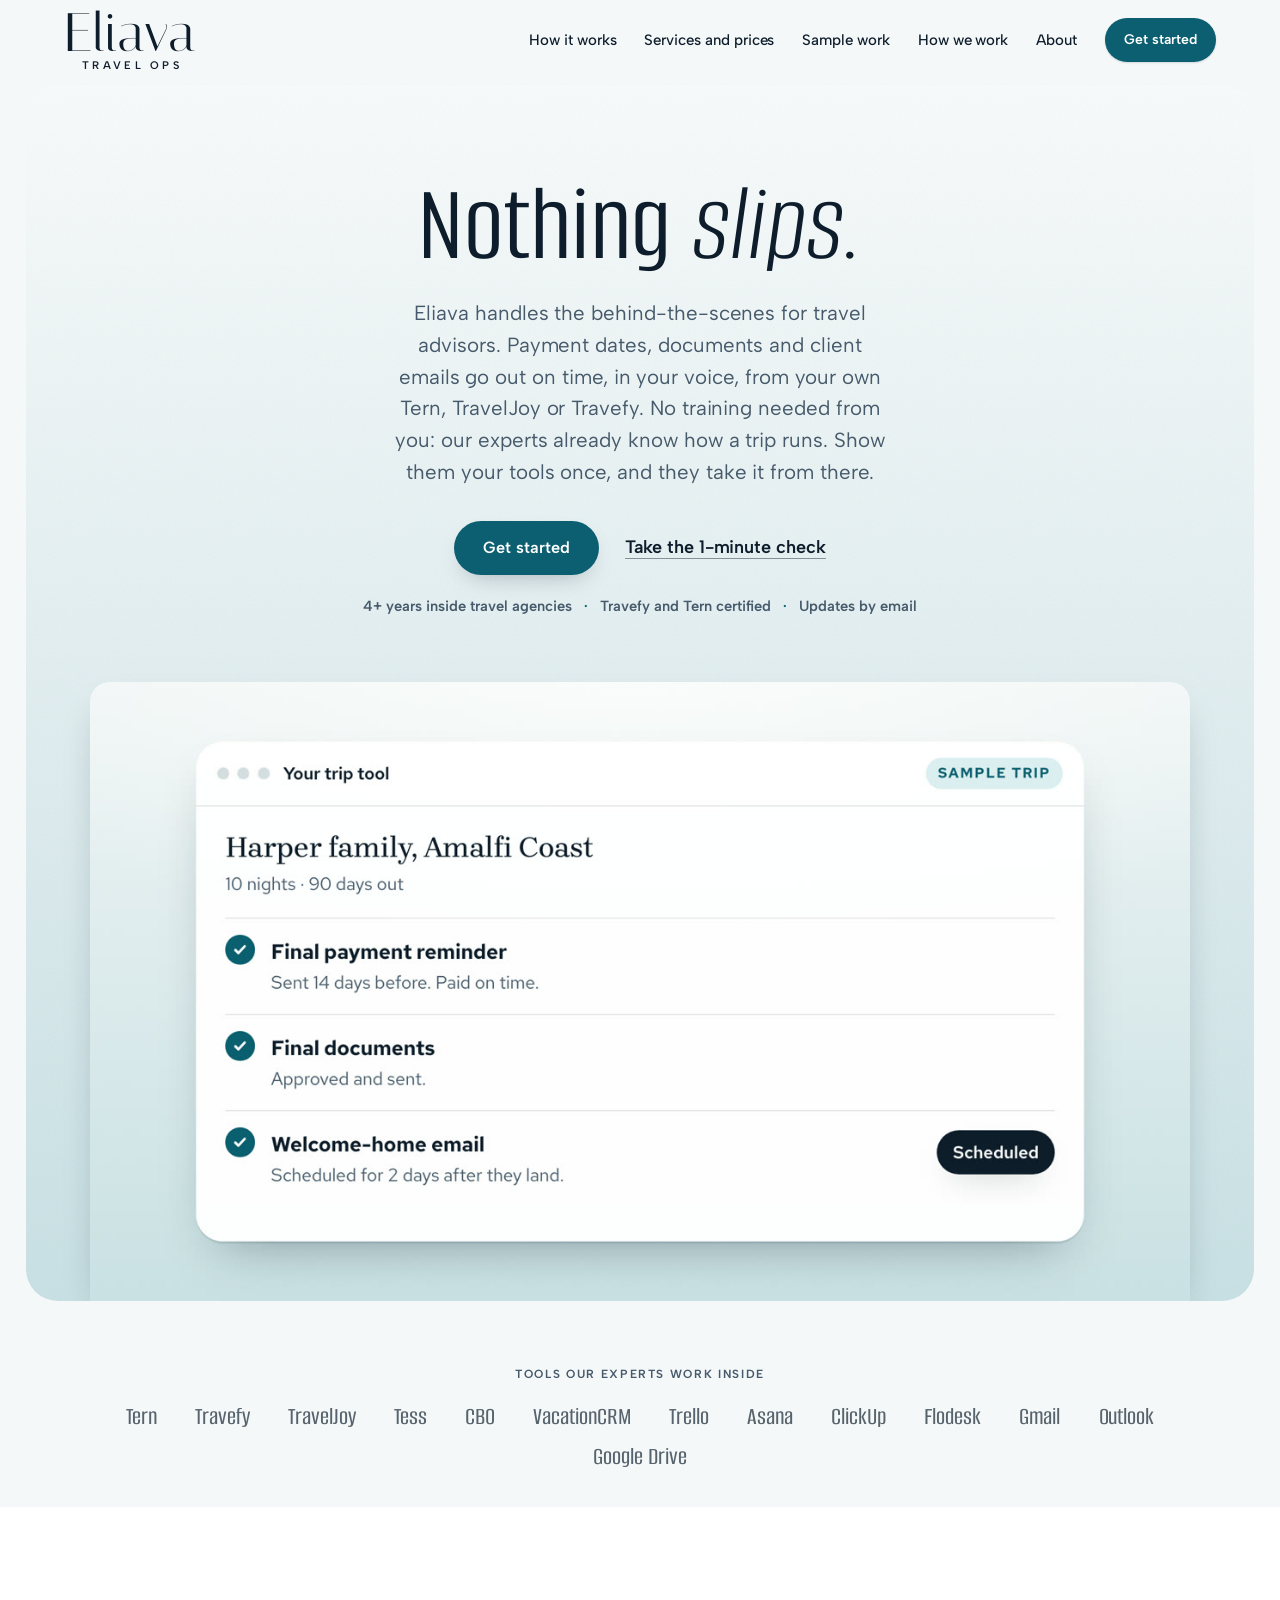
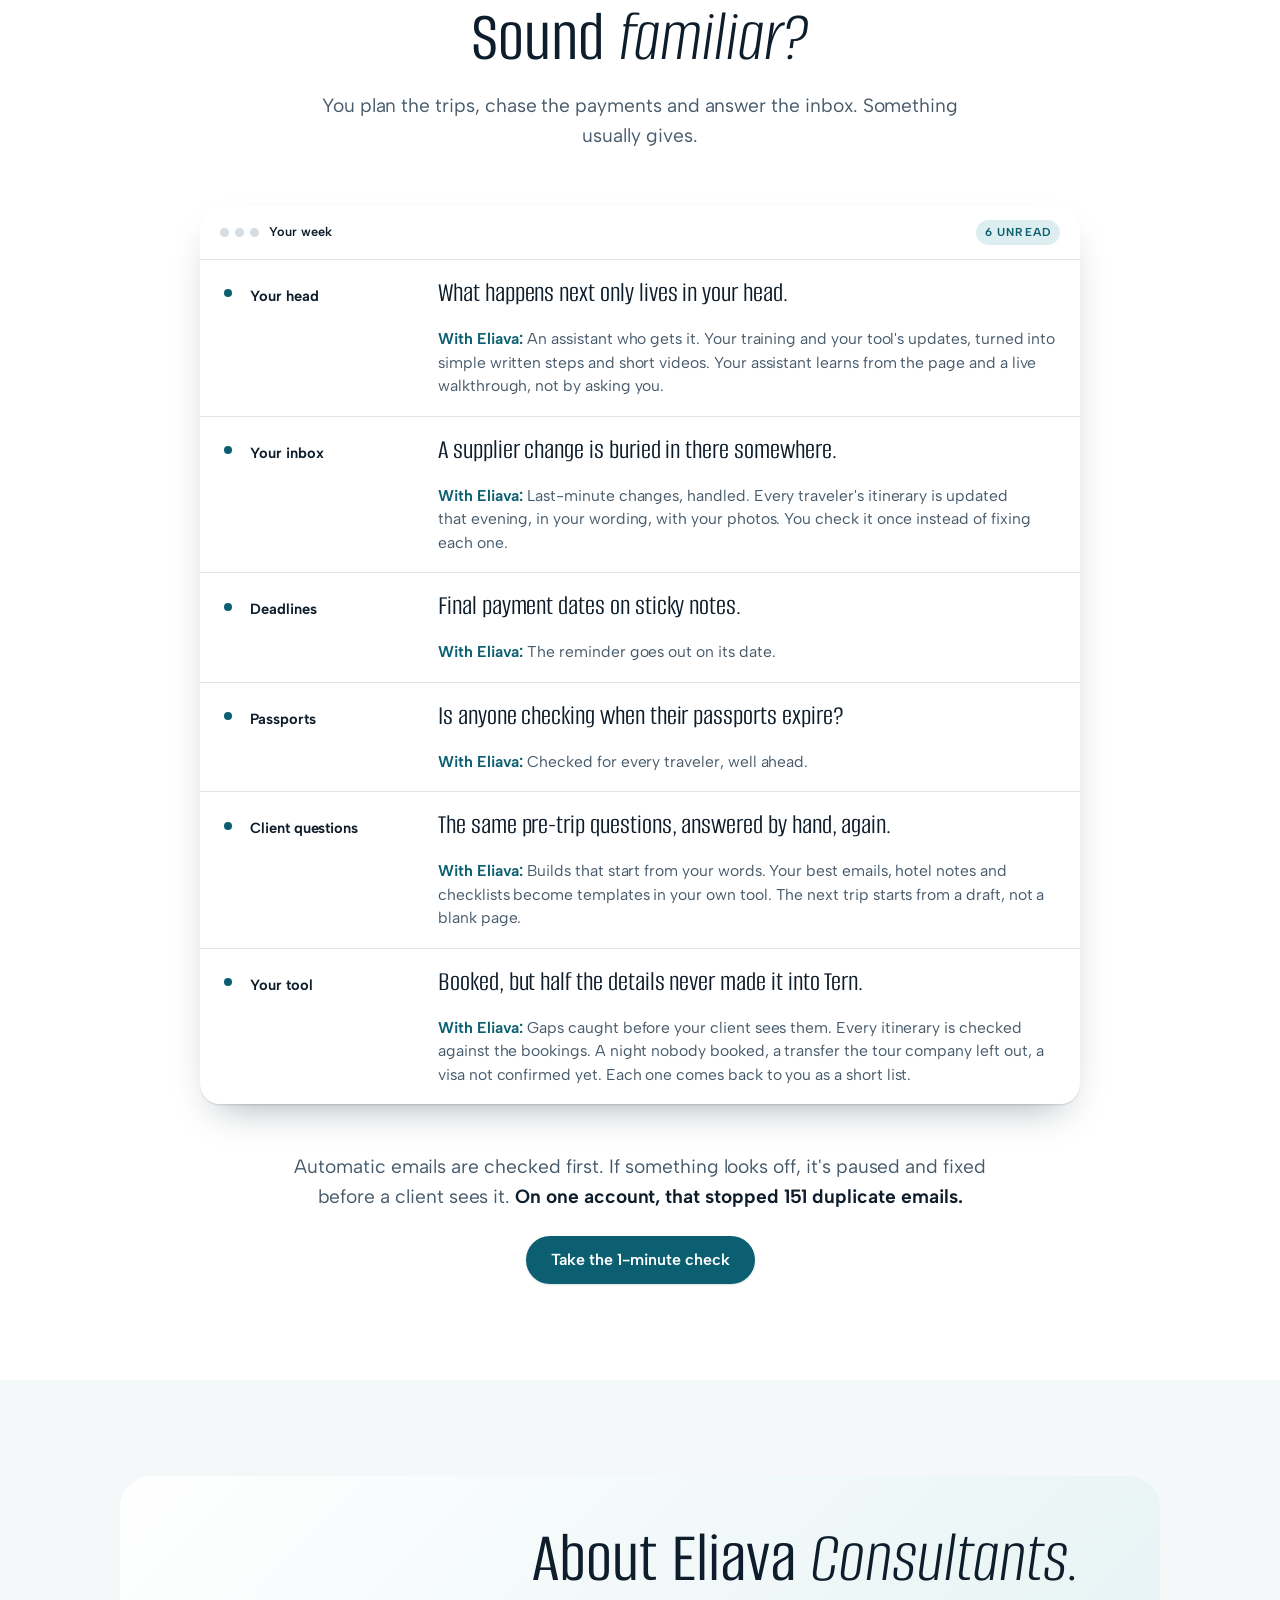
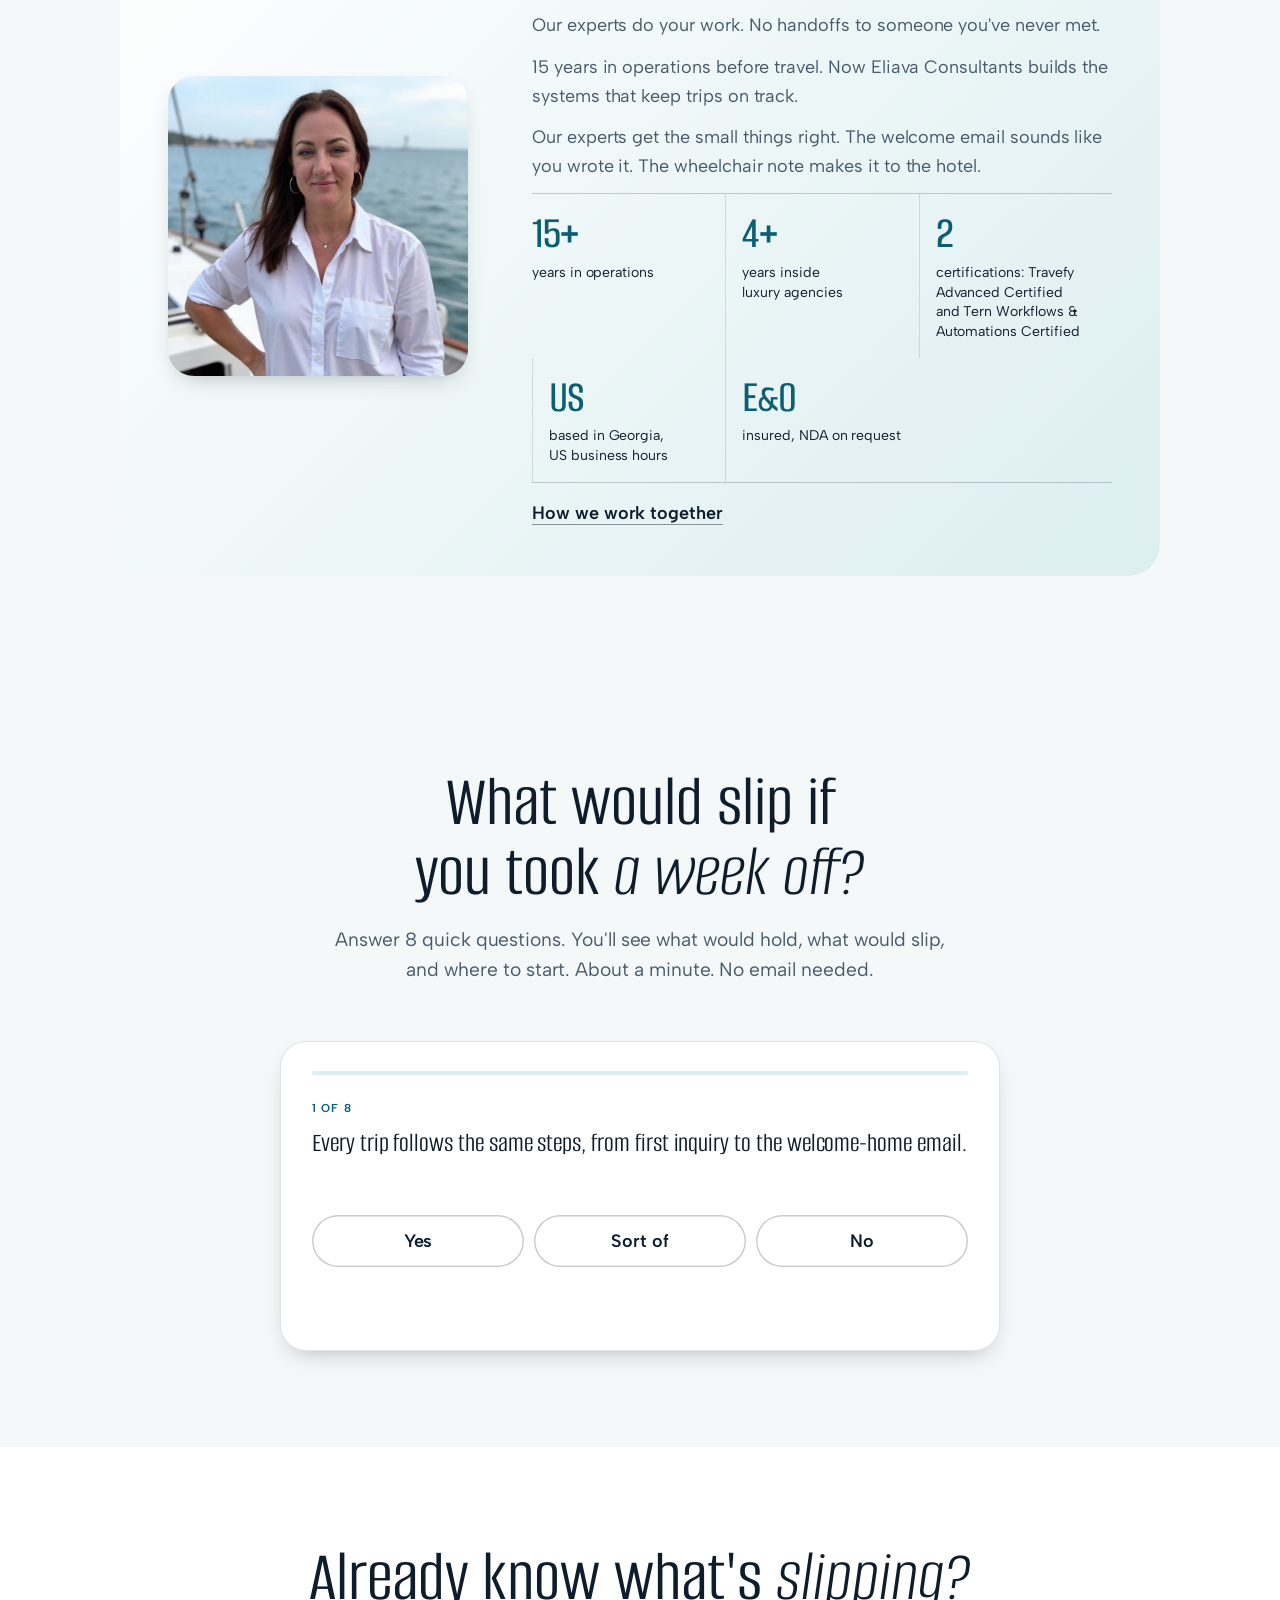
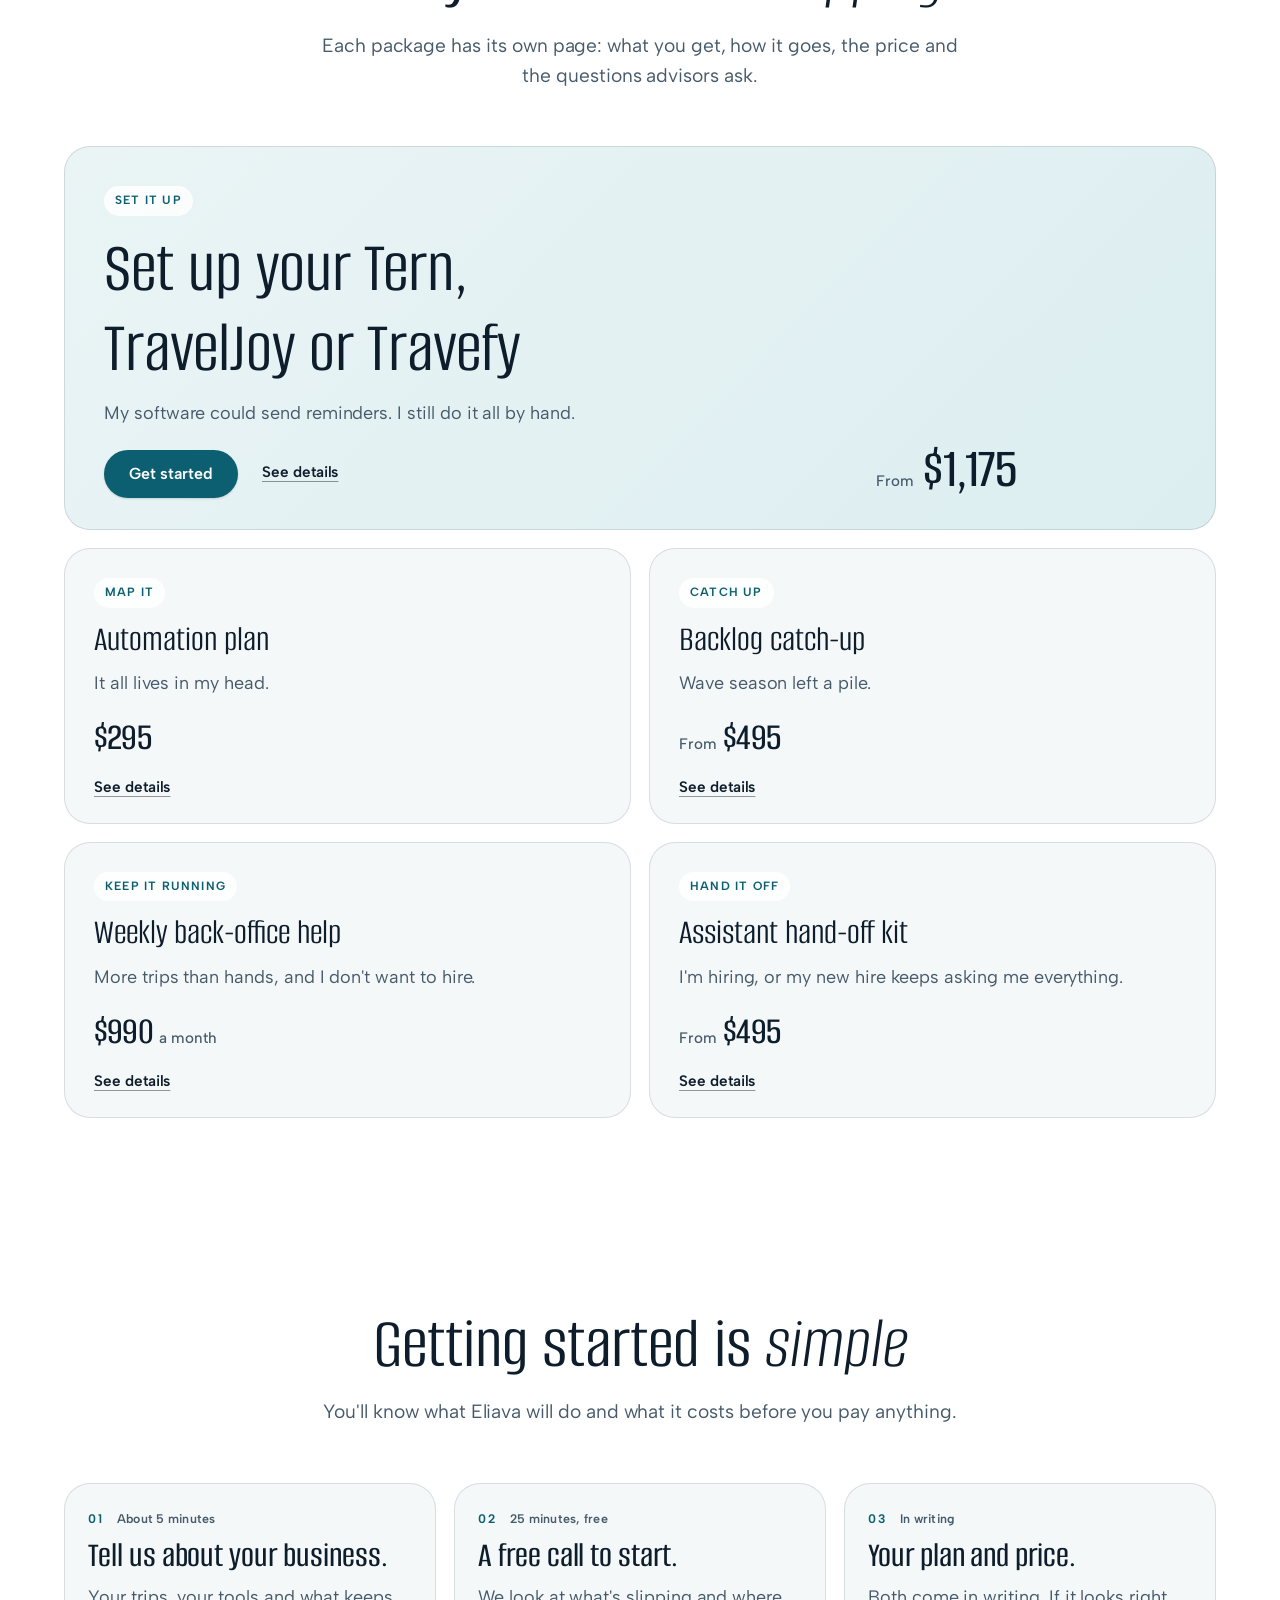
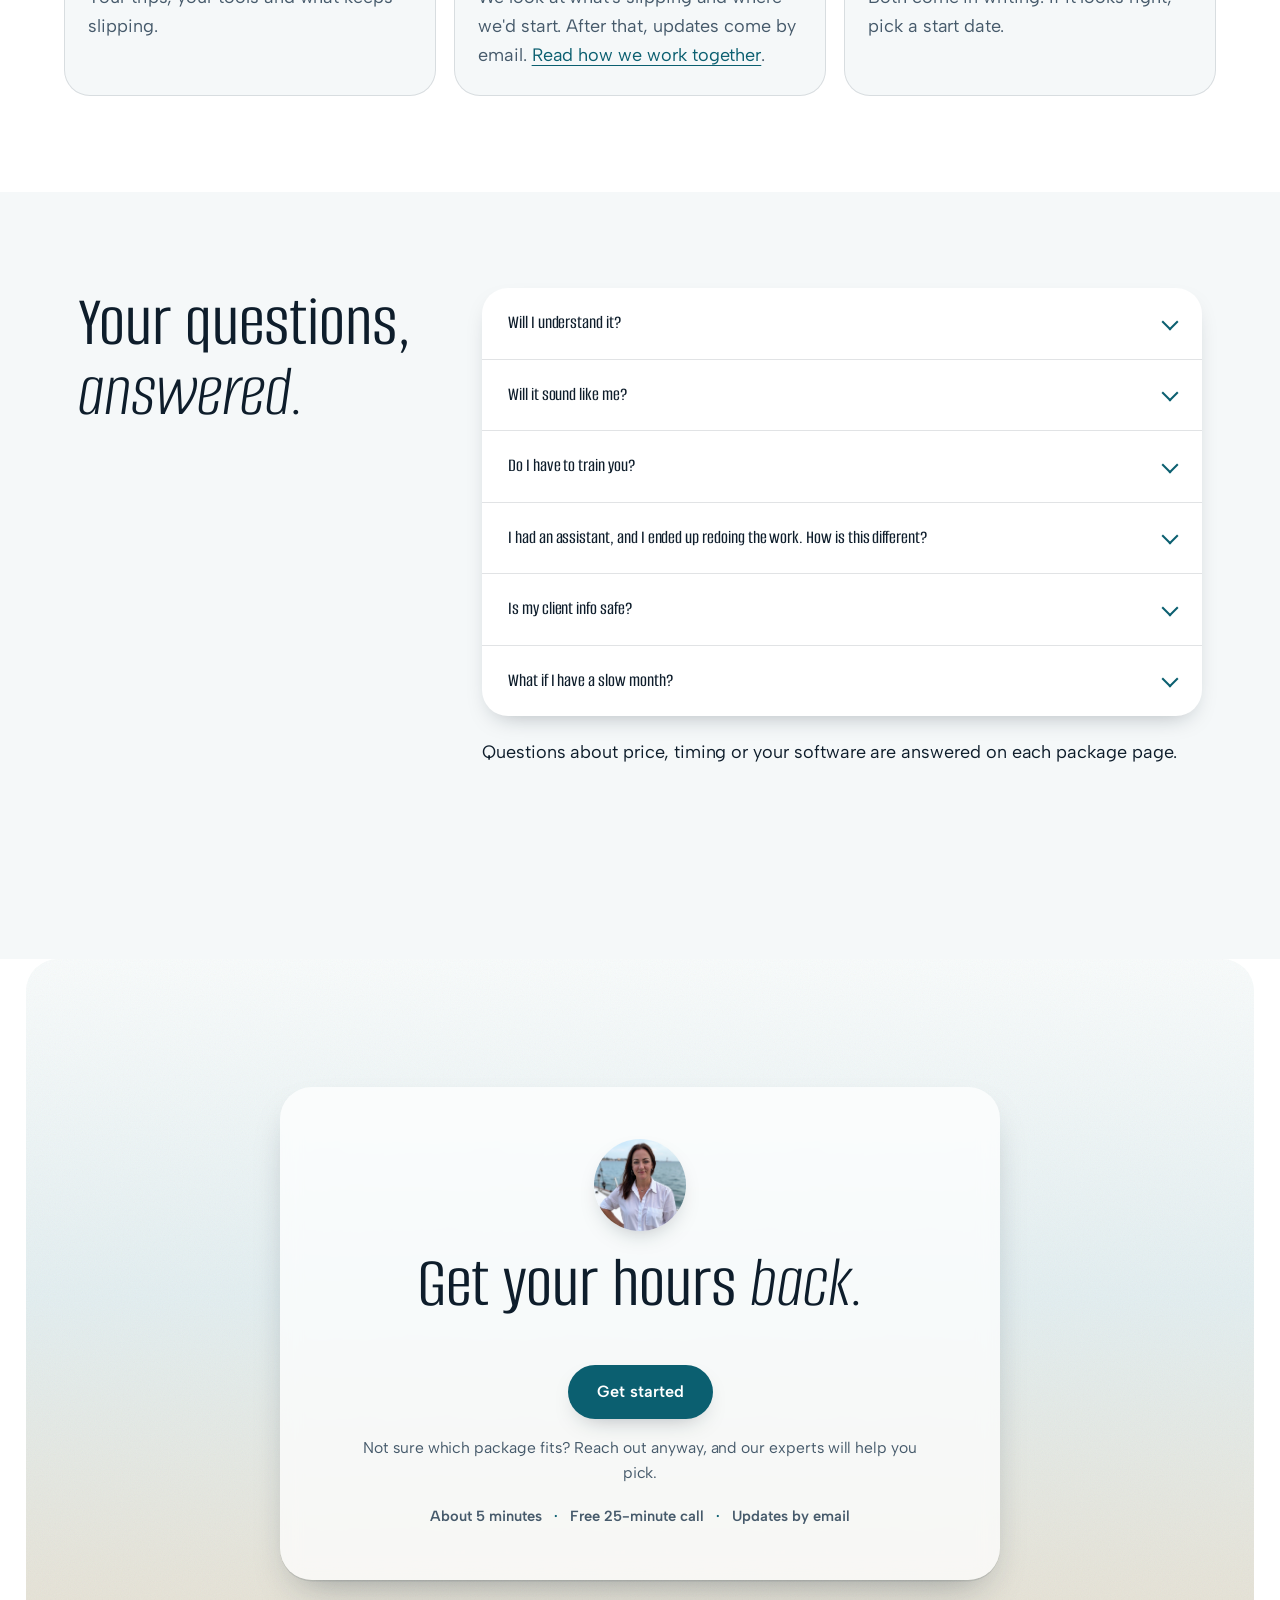
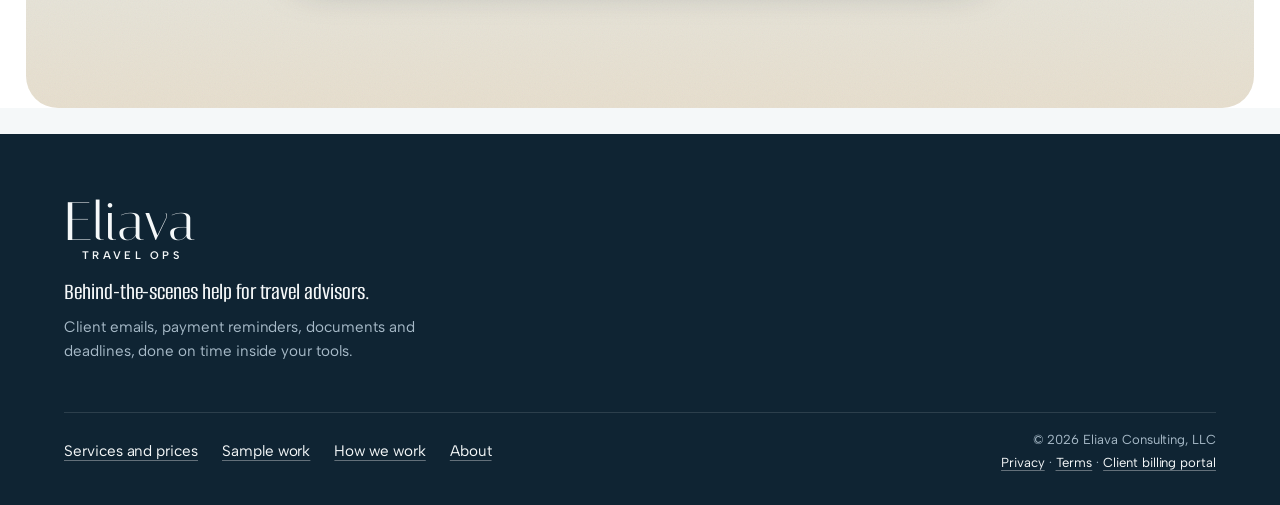
==== commit 38935b61: "Footer: Client billing portal link (Stripe customer portal login) Co-Authored-By: Claude Opus 5.5 <n" ====
--- a/index.html
+++ b/index.html
@@ -11,7 +11,7 @@
 <link href="https://fonts.googleapis.com/css2?family=Italiana&family=Albert+Sans:ital,wght@0,400..800;1,400..700&family=Alumni+Sans:ital,wght@0,200..800;1,200..800&display=swap" rel="stylesheet">
 <link rel="stylesheet" href="/assets/scrollcraft.css">
 <link rel="stylesheet" href="/assets/site.css?v=20261014">
-<script src="/assets/site.js?v=20261014b" defer></script>
+<script src="/assets/site.js?v=20261014c" defer></script>
 <title>Eliava Travel Ops | Behind-the-scenes help for travel advisors</title>
 <meta name="description" content="Eliava handles the behind-the-scenes for travel advisors. Payment dates, documents and client emails go out on time, in your voice, from your own Tern, TravelJoy or Travefy.">
 <link rel="canonical" href="https://eliavatravel.com/">
@@ -27,7 +27,7 @@
 <link rel="stylesheet" href="/assets/copy-v2.css?v=20261014">
 <script src="/assets/scrollcraft.js" defer></script>
 <script src="/assets/home.js" defer></script>
-<script src="/assets/quiz.js?v=20261014b" defer></script>
+<script src="/assets/quiz.js?v=20261014c" defer></script>
 </head>
 <body class="page-home">
 
@@ -388,7 +388,7 @@
       </nav>
       <div class="foot-legal">
         <p>&copy; 2026 Eliava Consulting, LLC</p>
-        <p><a href="/privacy/">Privacy</a> &middot; <a href="/terms/">Terms</a></p>
+        <p><a href="/privacy/">Privacy</a> &middot; <a href="/terms/">Terms</a> &middot; <a href="https://billing.stripe.com/p/login/eVq3cw1K91OXcVY1no1gs00" rel="noopener">Client billing portal</a></p>
       </div>
     </div>
   </div>
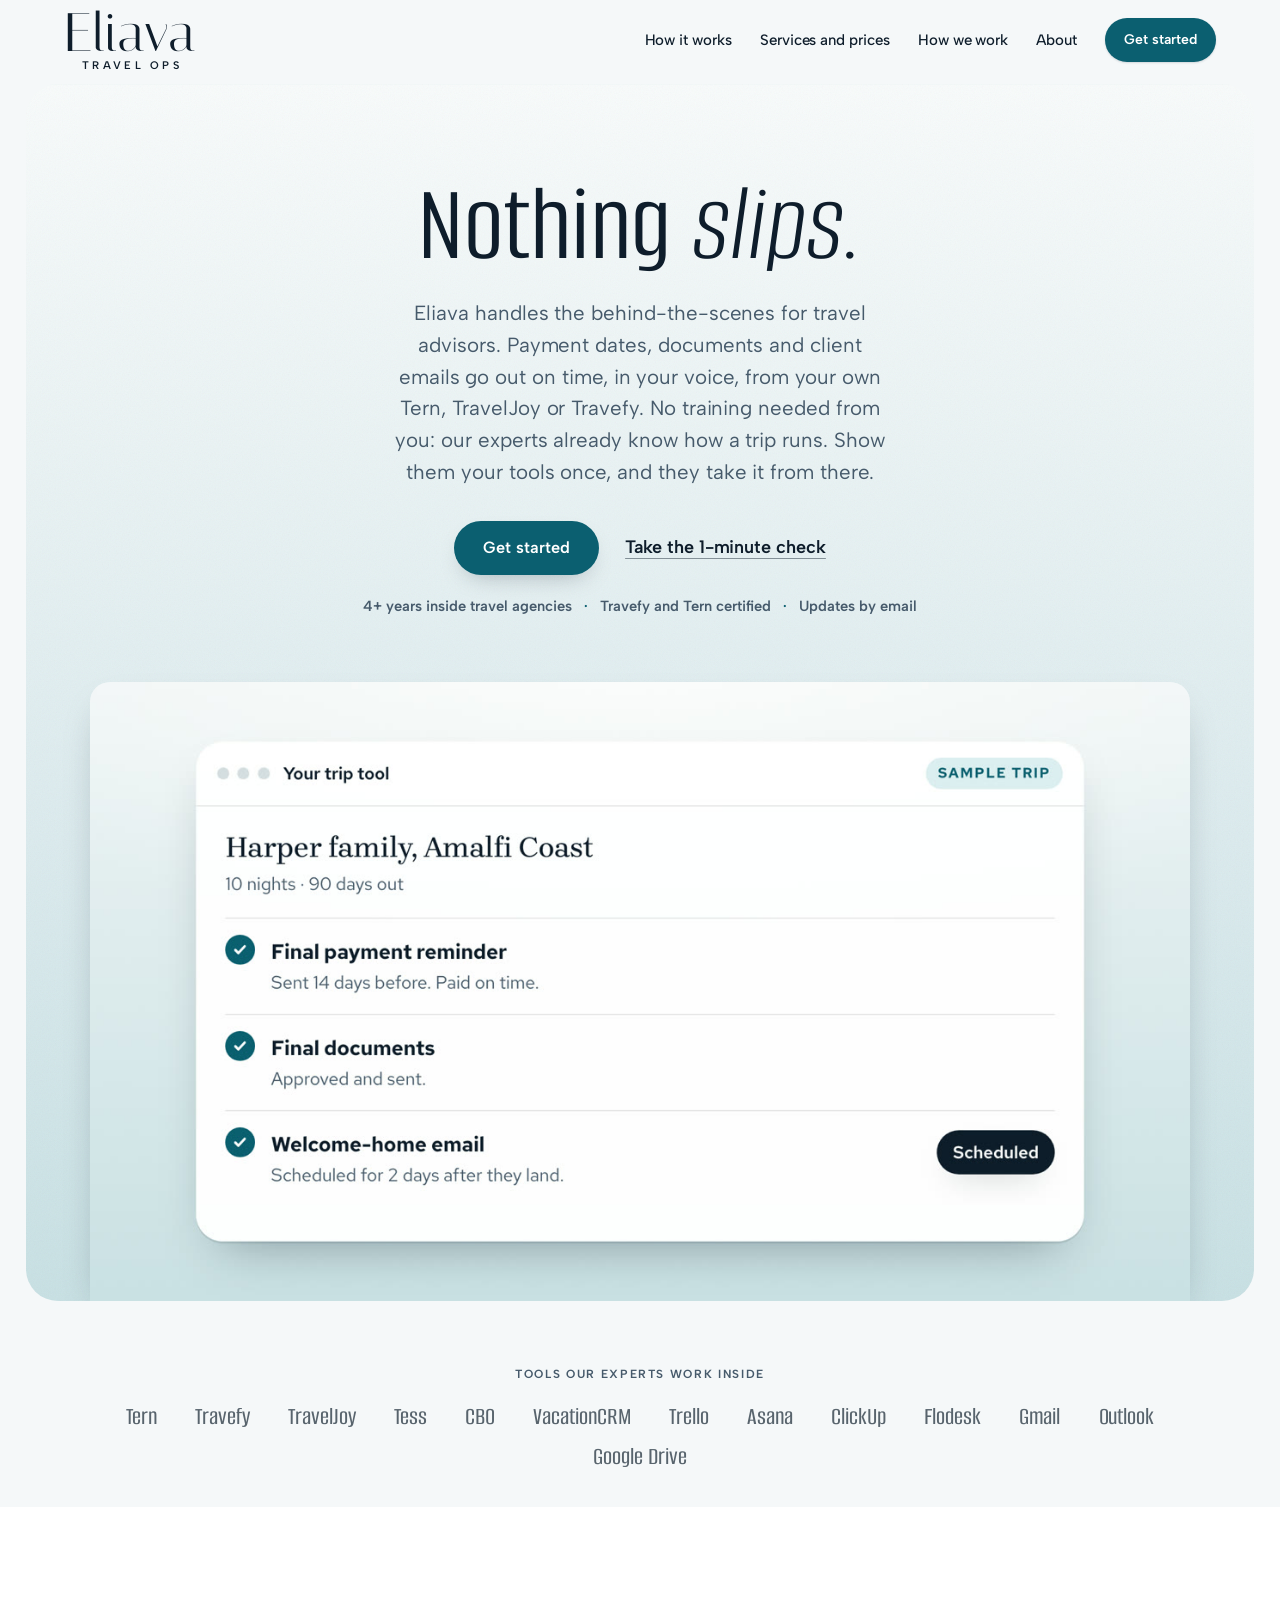
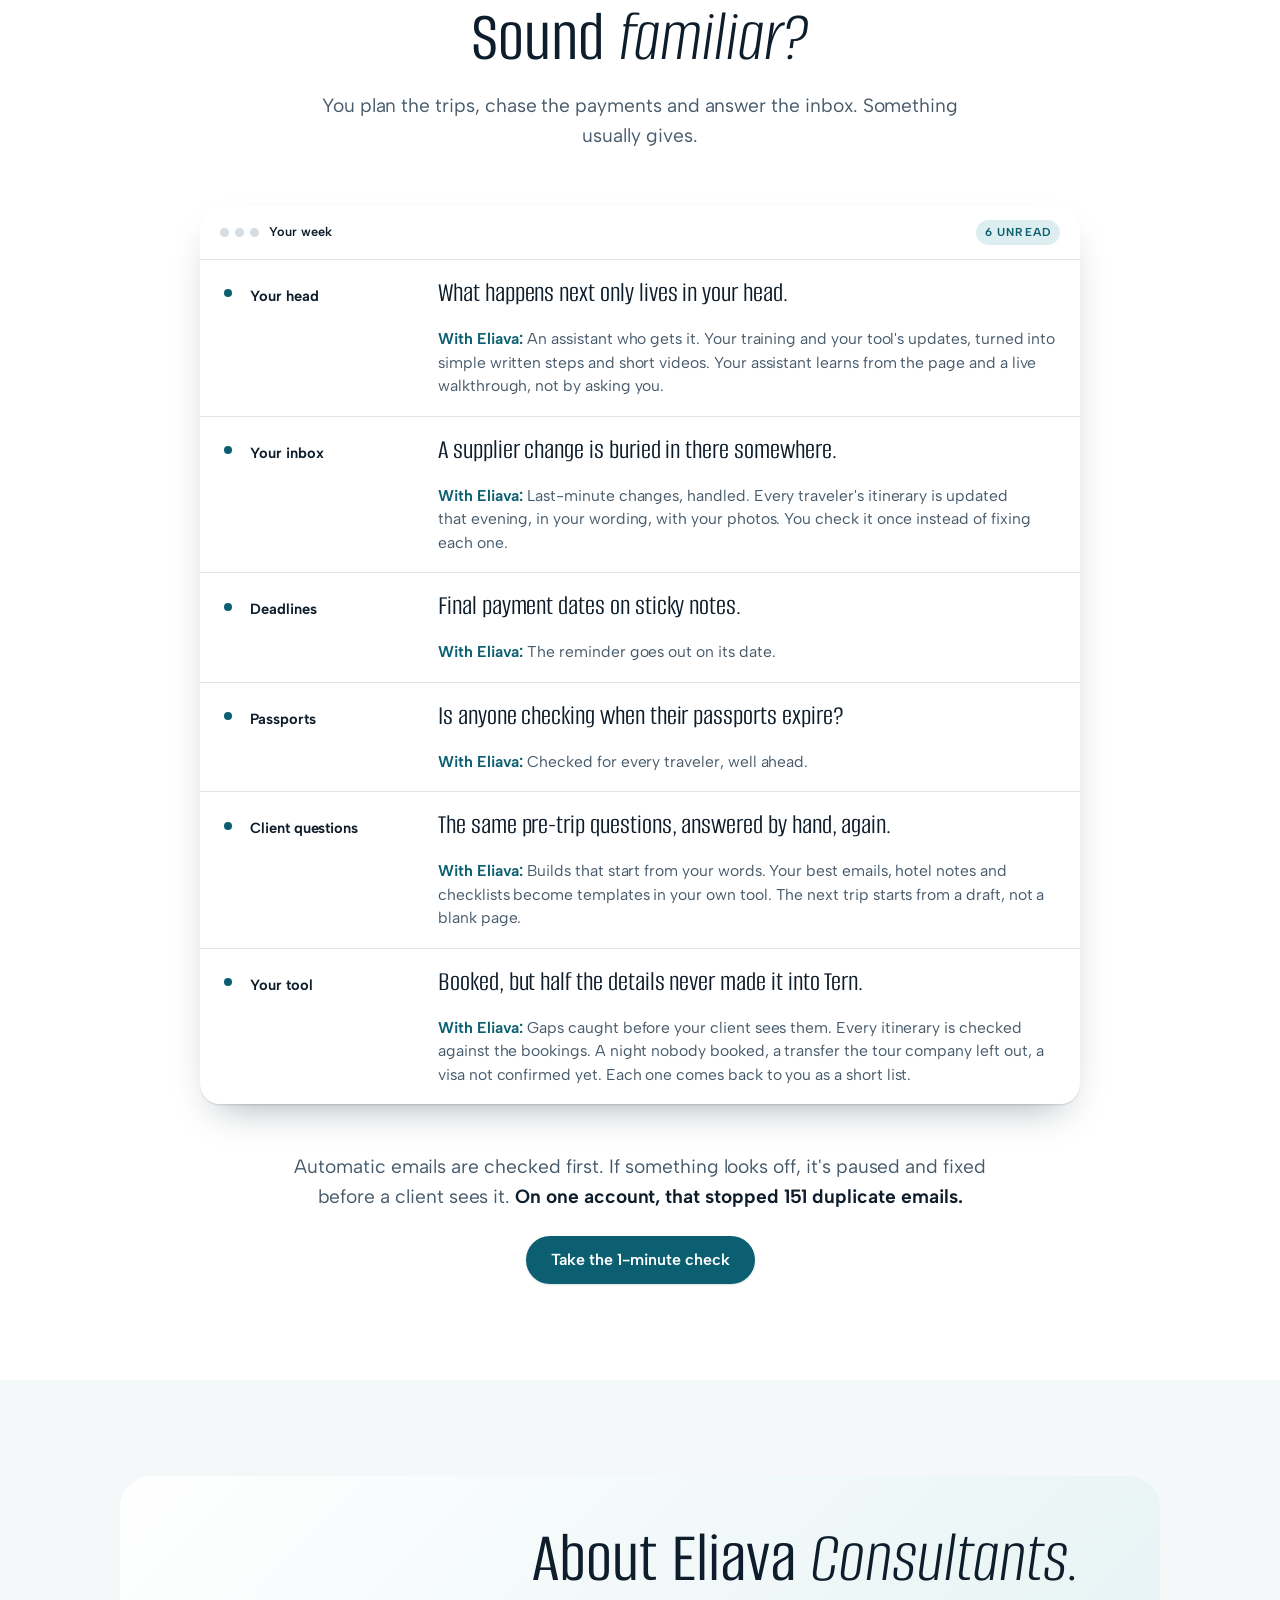
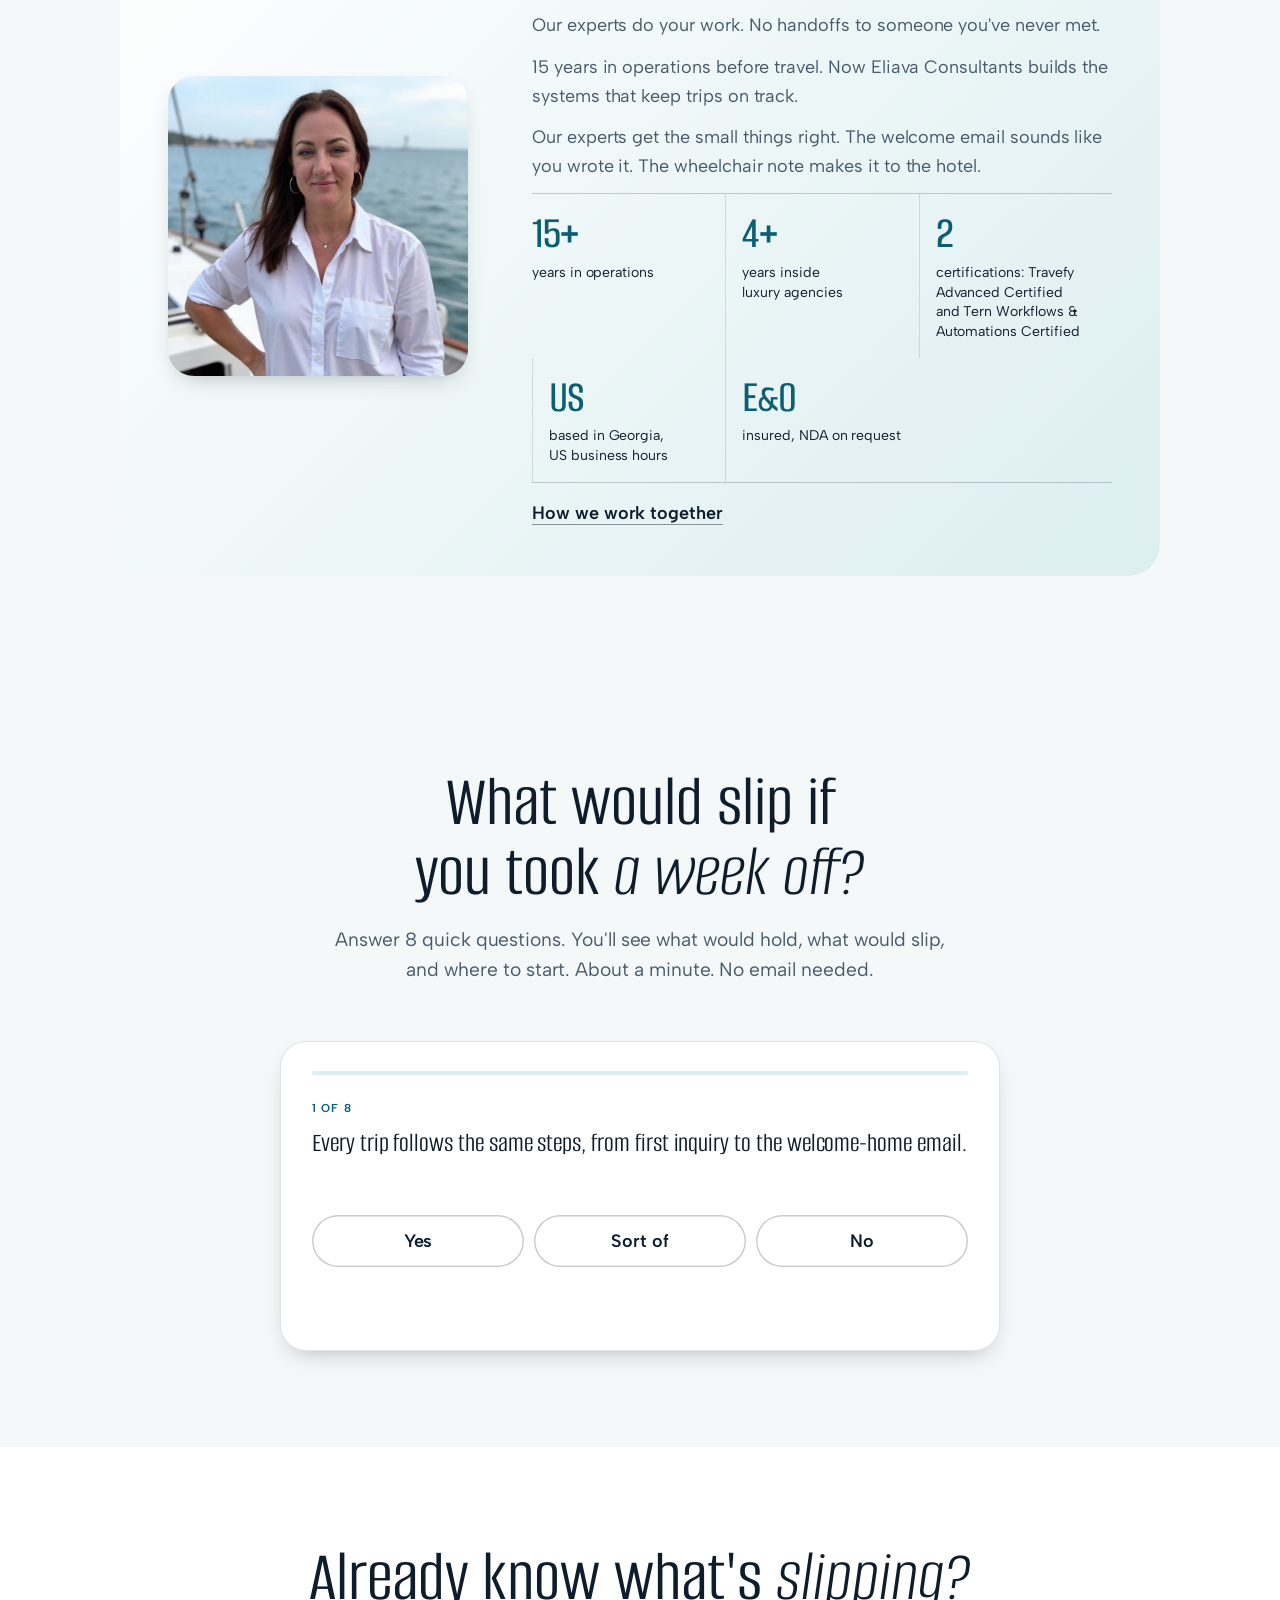
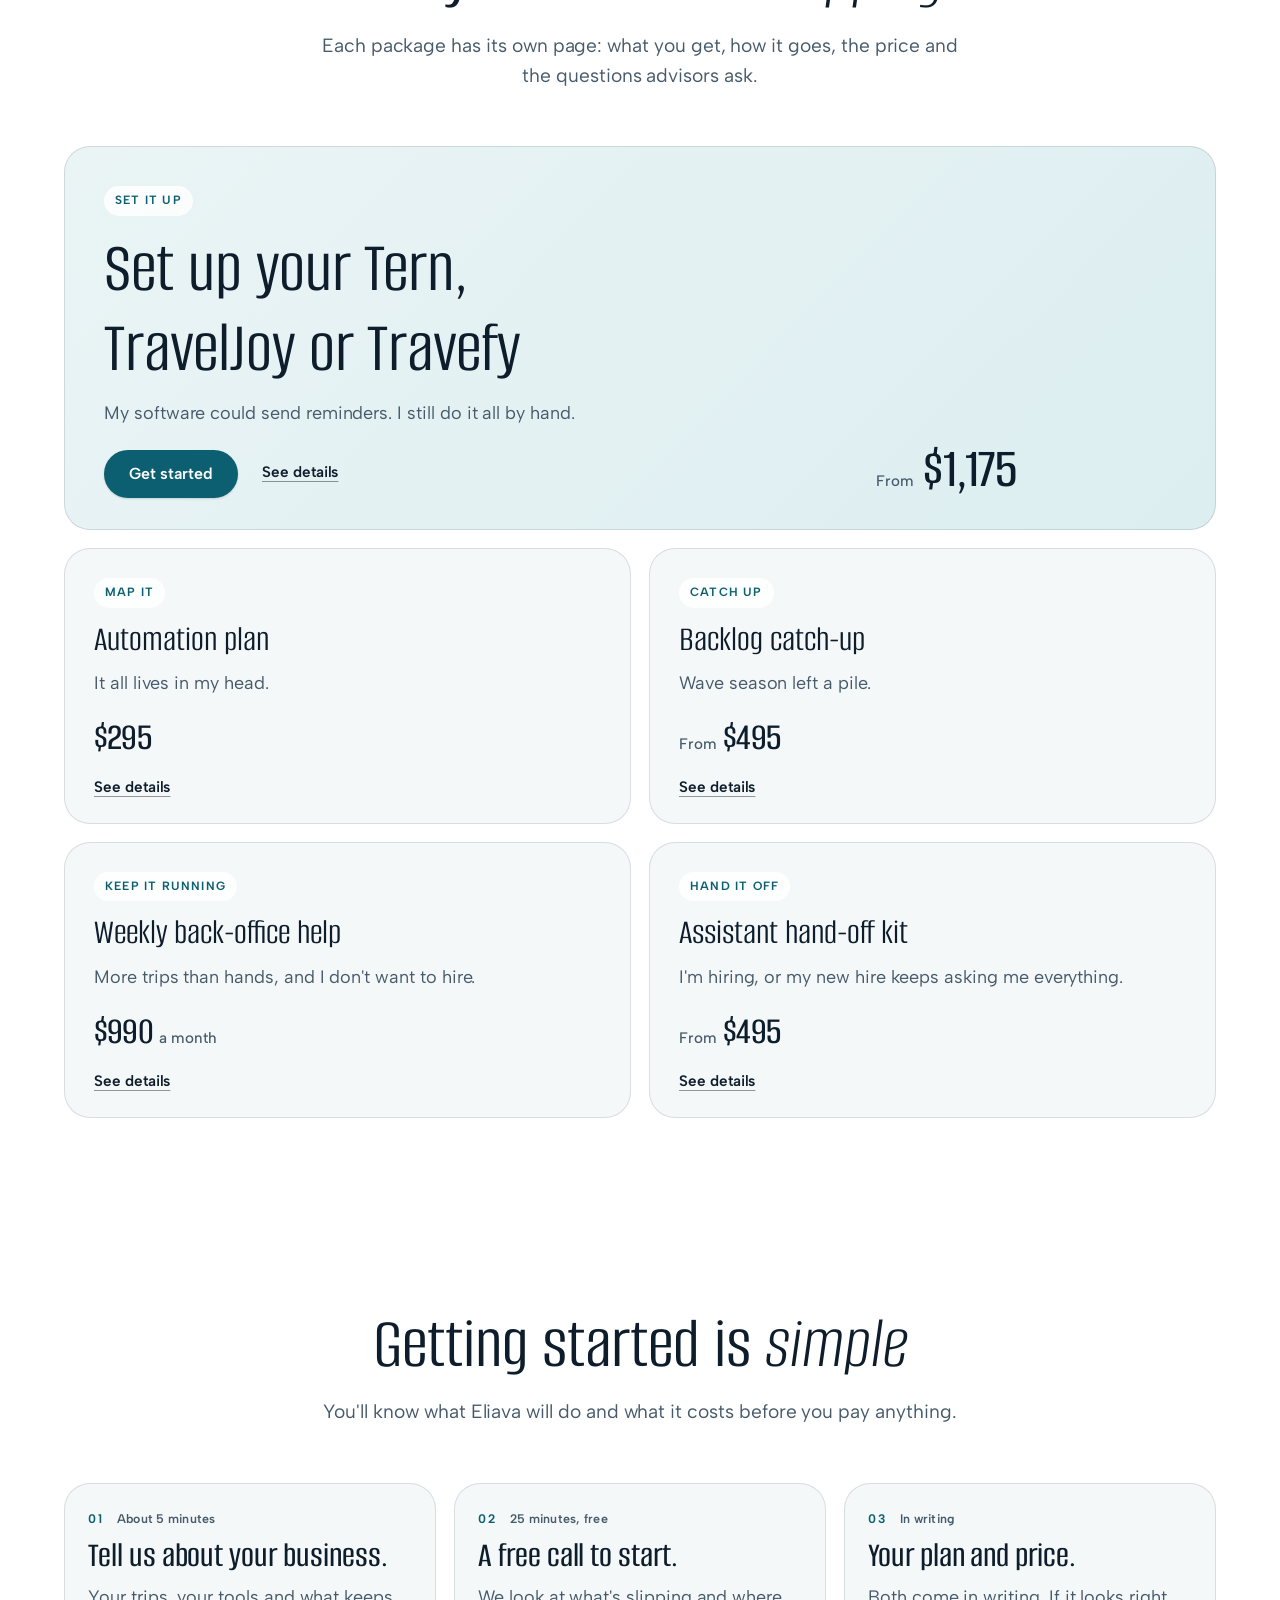
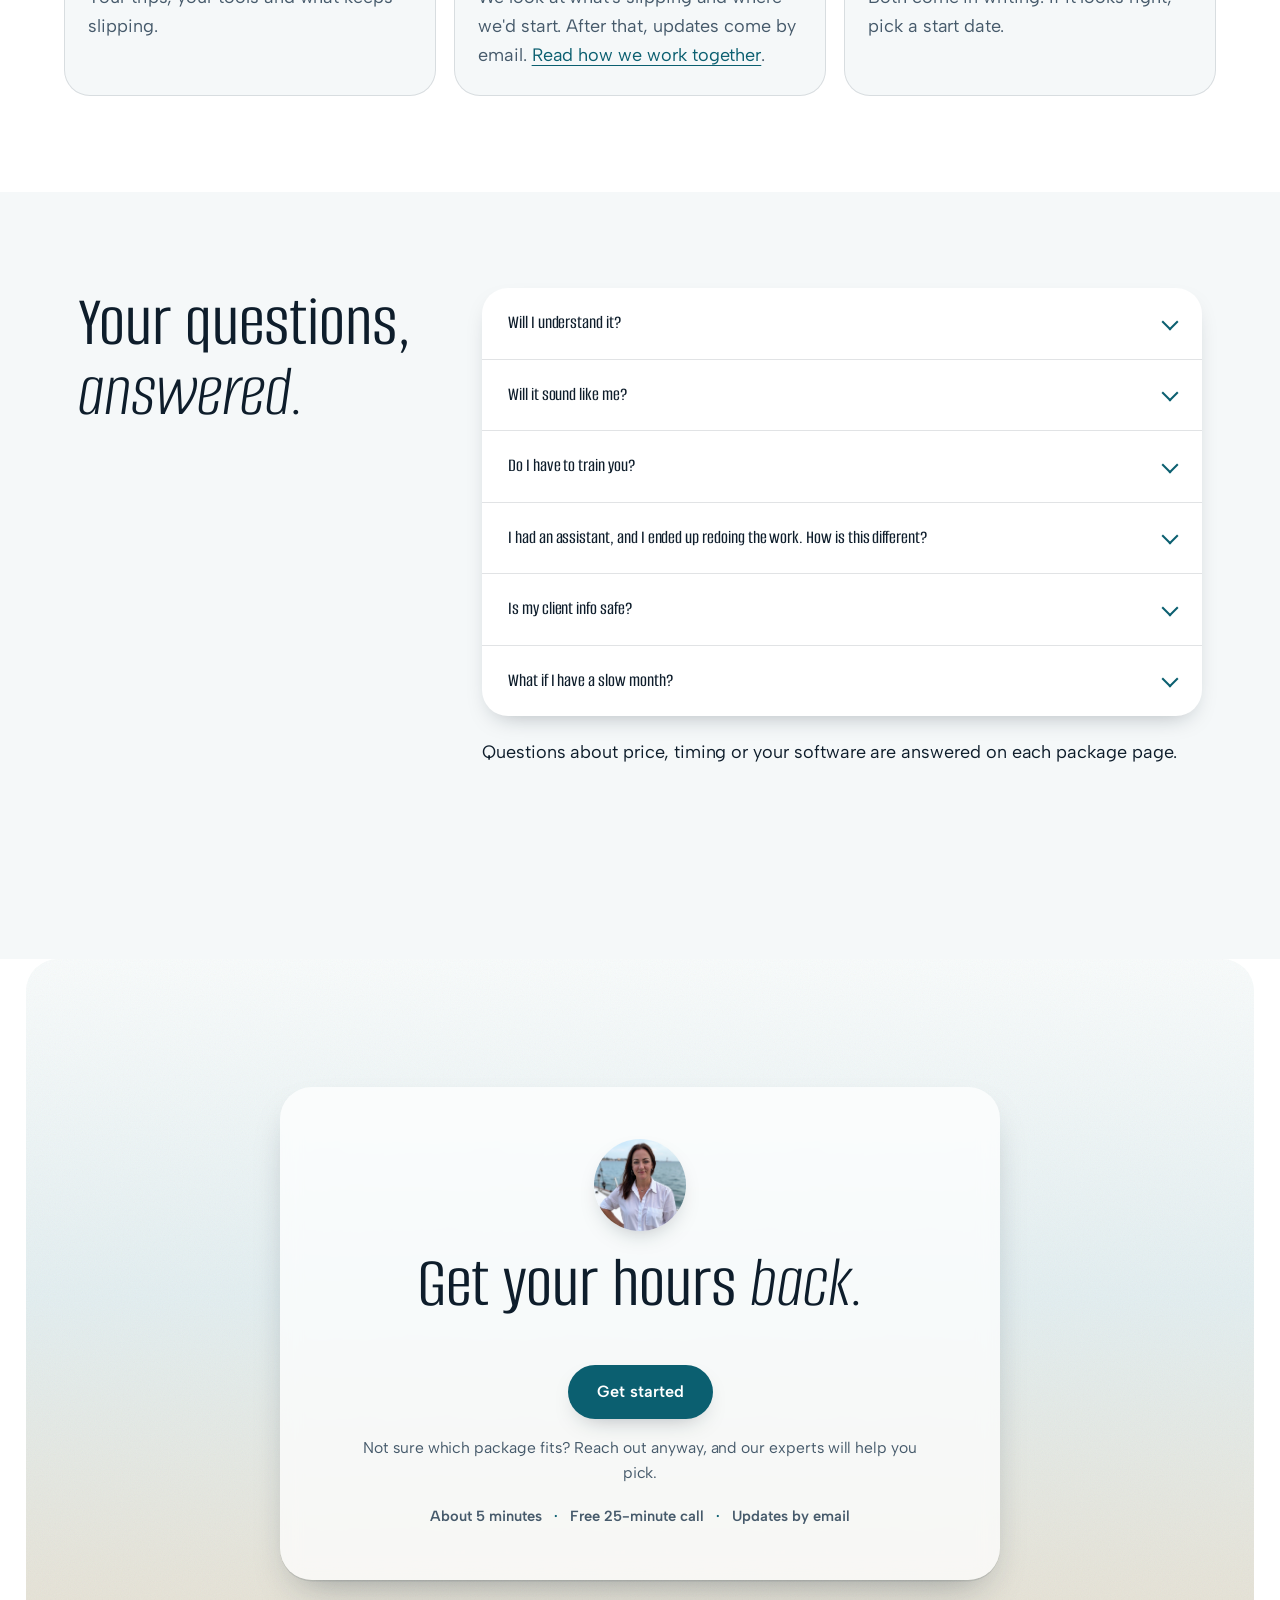
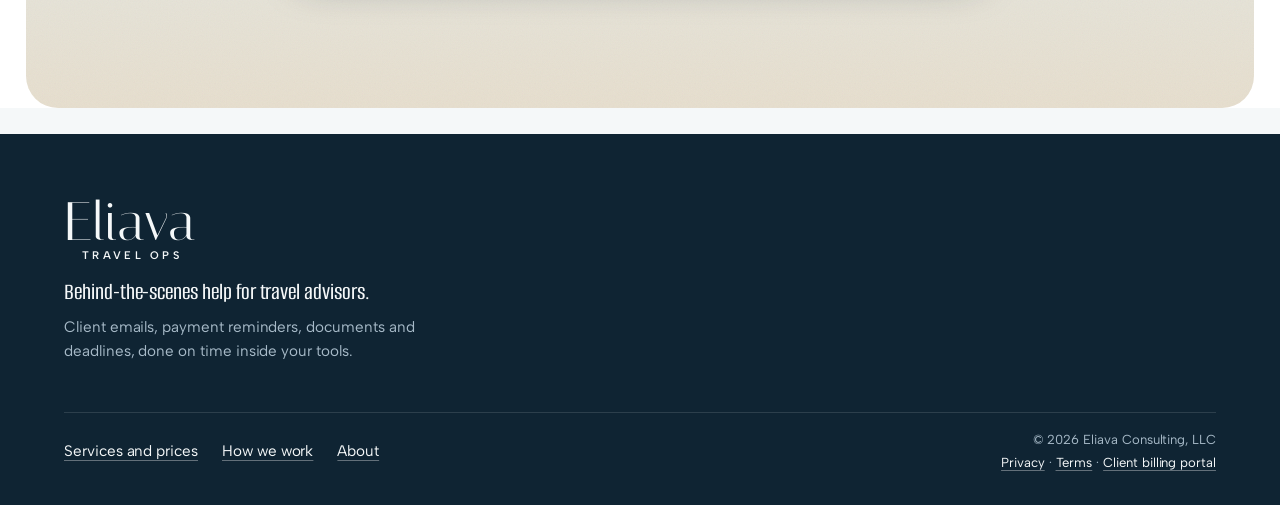
==== commit 5d61ab1c: "Remove Sample work (outdated): menu and footer links gone, /samples/ forwards to /services/ PDFs und" ====
--- a/index.html
+++ b/index.html
@@ -40,7 +40,6 @@
       <ul class="mast-links" id="mast-links">
         <li><a href="/#start">How it works</a></li>
         <li><a href="/services/">Services and prices</a></li>
-        <li><a href="/samples/">Sample work</a></li>
         <li><a href="/working-agreement/">How we work</a></li>
         <li><a href="/#about">About</a></li>
       </ul>
@@ -381,7 +380,6 @@
       <nav class="foot-nav" aria-label="Footer">
         <ul>
           <li><a href="/services/">Services and prices</a></li>
-          <li><a href="/samples/">Sample work</a></li>
           <li><a href="/working-agreement/">How we work</a></li>
         <li><a href="/#about">About</a></li>
         </ul>
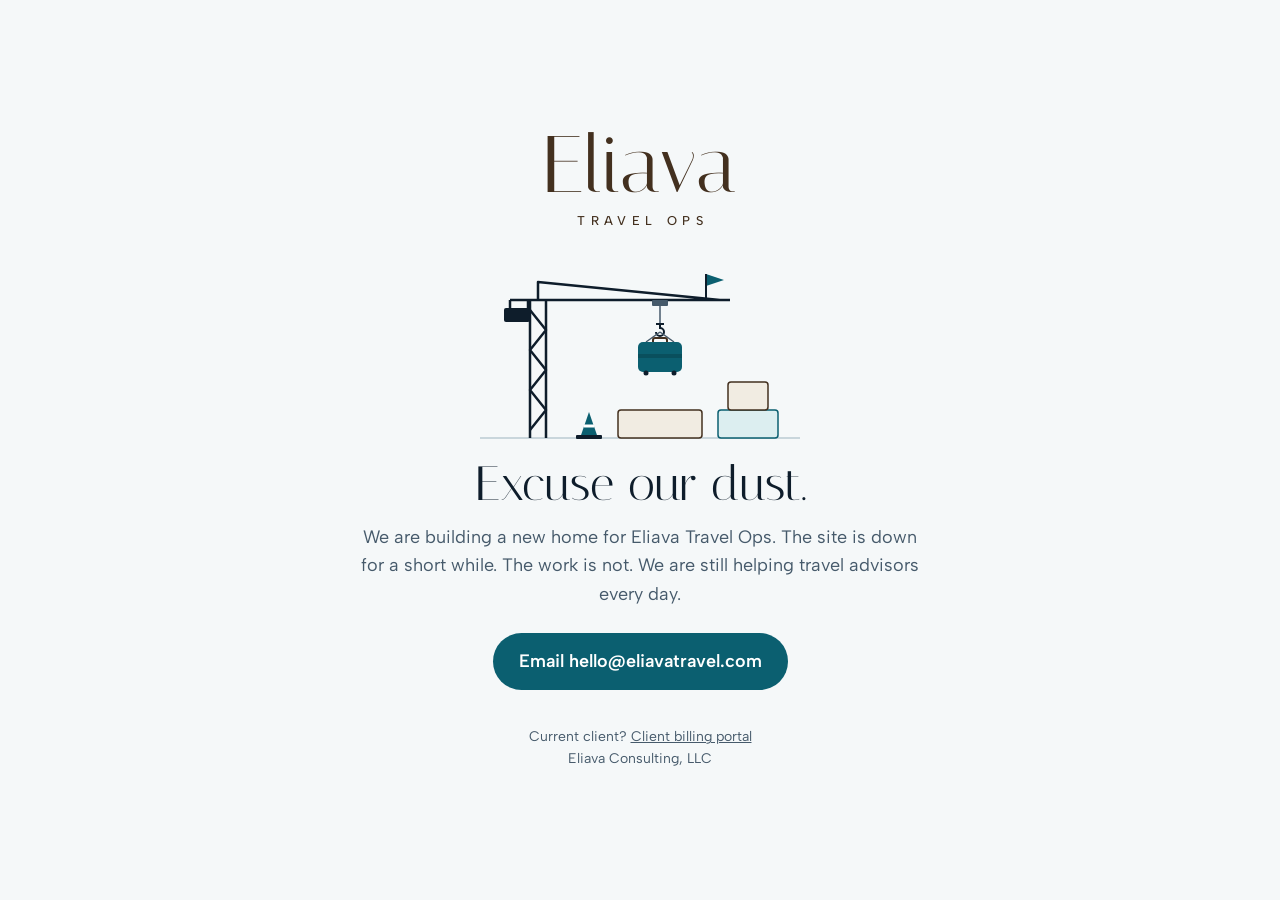
==== commit 5dc62466: "Home page: 'Excuse our dust' placeholder (option A, the crane) Full previous site saved as branch an" ====
--- a/index.html
+++ b/index.html
@@ -3,395 +3,105 @@
 <head>
 <meta charset="utf-8">
 <meta name="viewport" content="width=device-width, initial-scale=1">
-<script>document.documentElement.classList.add('js')</script>
+<title>Eliava Travel Ops | Back soon</title>
+<meta name="description" content="Eliava Travel Ops is building a new site. We are still working. Email hello@eliavatravel.com.">
+<meta name="robots" content="noindex">
 <link rel="icon" type="image/png" href="/assets/icon.png">
-<link rel="apple-touch-icon" href="/assets/icon.png">
 <link rel="preconnect" href="https://fonts.googleapis.com">
 <link rel="preconnect" href="https://fonts.gstatic.com" crossorigin>
-<link href="https://fonts.googleapis.com/css2?family=Italiana&family=Albert+Sans:ital,wght@0,400..800;1,400..700&family=Alumni+Sans:ital,wght@0,200..800;1,200..800&display=swap" rel="stylesheet">
-<link rel="stylesheet" href="/assets/scrollcraft.css">
-<link rel="stylesheet" href="/assets/site.css?v=20261014">
-<script src="/assets/site.js?v=20261014c" defer></script>
-<title>Eliava Travel Ops | Behind-the-scenes help for travel advisors</title>
-<meta name="description" content="Eliava handles the behind-the-scenes for travel advisors. Payment dates, documents and client emails go out on time, in your voice, from your own Tern, TravelJoy or Travefy.">
-<link rel="canonical" href="https://eliavatravel.com/">
-<meta property="og:type" content="website">
-<meta property="og:url" content="https://eliavatravel.com/">
-<meta property="og:title" content="Eliava Travel Ops | Behind-the-scenes help for travel advisors">
-<meta property="og:description" content="Eliava handles the behind-the-scenes for travel advisors. Payment dates, documents and client emails go out on time, in your voice, from your own Tern, TravelJoy or Travefy.">
-<meta property="og:image" content="https://eliavatravel.com/assets/share.png">
-<meta property="og:image:width" content="1200">
-<meta property="og:image:height" content="630">
-<meta name="twitter:card" content="summary_large_image">
-<link rel="stylesheet" href="/assets/home.css">
-<link rel="stylesheet" href="/assets/copy-v2.css?v=20261014">
-<script src="/assets/scrollcraft.js" defer></script>
-<script src="/assets/home.js" defer></script>
-<script src="/assets/quiz.js?v=20261014c" defer></script>
+<link href="https://fonts.googleapis.com/css2?family=Italiana&family=Albert+Sans:wght@400;500;600&display=swap" rel="stylesheet">
+<style>
+  :root {
+    --canvas: #F5F8F9; --surface: #FFFFFF; --ink: #0E1D2B; --ink-soft: #465A6B;
+    --accent: #0B5F70; --accent-hover: #094F5D; --sea: #DCEEF0; --sand: #F1ECE2; --brown: #43301F;
+  }
+  * { box-sizing: border-box; margin: 0; }
+  html, body { height: 100%; }
+  body {
+    min-height: 100%; display: grid; place-items: center; padding: 32px 16px;
+    background: var(--canvas); color: var(--ink);
+    font: 400 1.125rem/1.6 "Albert Sans", system-ui, sans-serif;
+  }
+  main { width: 100%; max-width: 560px; text-align: center; }
+  .lockup { display: inline-flex; flex-direction: column; align-items: center; color: var(--brown); text-decoration: none; }
+  .word { font: 400 clamp(3.4rem, 12vw, 5rem)/0.9 "Italiana", Georgia, serif; letter-spacing: 0.01em; }
+  .sub { margin-top: 10px; font-size: 0.8rem; font-weight: 500; letter-spacing: 0.42em; text-transform: uppercase; padding-left: 0.42em; }
+
+  .scene { width: 100%; max-width: 340px; margin: 28px auto 8px; display: block; }
+  .rope { stroke: var(--ink-soft); stroke-width: 1.5; }
+  .load { animation: lower 5.5s ease-in-out infinite; transform-box: view-box; }
+  .flag { animation: wave 1.6s ease-in-out infinite; transform-origin: 236px 34px; transform-box: view-box; }
+  @keyframes lower {
+    0%, 12%   { transform: translateY(0); }
+    45%, 62%  { transform: translateY(54px); }
+    92%, 100% { transform: translateY(0); }
+  }
+  @keyframes wave { 50% { transform: skewY(-8deg) scaleX(0.9); } }
+
+  h1 { font: 400 clamp(2.2rem, 7vw, 3rem)/1.1 "Italiana", Georgia, serif; margin-top: 8px; }
+  p.lead { color: var(--ink-soft); margin-top: 12px; }
+  .btn {
+    display: inline-block; margin-top: 24px; padding: 14px 26px; border-radius: 999px;
+    background: var(--accent); color: #fff; text-decoration: none; font-weight: 600;
+  }
+  .btn:hover { background: var(--accent-hover); }
+  .btn:focus-visible, a:focus-visible { outline: 3px solid var(--accent); outline-offset: 3px; }
+  footer { margin-top: 36px; font-size: 0.875rem; color: var(--ink-soft); }
+  footer a { color: var(--ink-soft); }
+  @media (prefers-reduced-motion: reduce) { .load, .flag { animation: none; } }
+</style>
 </head>
-<body class="page-home">
+<body>
+<main>
+  <a class="lockup" href="/" aria-label="Eliava Travel Ops">
+    <span class="word">Eliava</span><span class="sub">Travel Ops</span>
+  </a>
 
-<header class="mast">
-  <div class="mast-in">
-    <a class="skip" href="#main">Skip to content</a>
-    <a class="mast-logo" href="/" aria-label="Eliava Travel Ops, home"><span class="mast-lockup" aria-hidden="true"><span class="mast-word">Eliava</span><span class="mast-sub">Travel Ops</span></span></a>
-    <nav class="mast-nav" aria-label="Main">
-      <button type="button" class="mast-toggle" aria-expanded="false" aria-controls="mast-links"><span class="el-sr">Menu</span><svg class="i-open" viewBox="0 0 24 24" aria-hidden="true"><path d="M4 8h16M4 16h16" fill="none" stroke="currentColor" stroke-width="1.8" stroke-linecap="round"/></svg><svg class="i-close" viewBox="0 0 24 24" aria-hidden="true"><path d="M6 6l12 12M18 6L6 18" fill="none" stroke="currentColor" stroke-width="1.8" stroke-linecap="round"/></svg></button>
-      <ul class="mast-links" id="mast-links">
-        <li><a href="/#start">How it works</a></li>
-        <li><a href="/services/">Services and prices</a></li>
-        <li><a href="/working-agreement/">How we work</a></li>
-        <li><a href="/#about">About</a></li>
-      </ul>
-      <a class="btn btn--sm" href="/get-started/" data-apply>Get started</a>
-    </nav>
-  </div>
-</header>
+  <svg class="scene" viewBox="0 0 340 190" role="img" aria-label="A small crane lowering a suitcase onto a stack of blocks">
+    <!-- ground -->
+    <line x1="10" y1="178" x2="330" y2="178" stroke="#C9D6DC" stroke-width="2"/>
+    <!-- crane mast -->
+    <g fill="none" stroke="#0E1D2B" stroke-width="2.5" stroke-linejoin="round">
+      <path d="M60 178 V40 M76 178 V40"/>
+      <path d="M60 170 L76 150 L60 130 L76 110 L60 90 L76 70 L60 50"/>
+      <path d="M40 40 H260 M68 40 L68 22 L250 40"/>
+      <path d="M40 40 v10 h18 v-10"/>
+    </g>
+    <rect x="34" y="48" width="26" height="14" rx="2" fill="#0E1D2B"/>
+    <!-- little flag -->
+    <path class="flag" d="M236 34 v-20 l18 6 l-18 6" fill="#0B5F70"/>
+    <line x1="236" y1="40" x2="236" y2="14" stroke="#0E1D2B" stroke-width="2"/>
+    <!-- trolley -->
+    <rect x="182" y="40" width="16" height="6" rx="1" fill="#465A6B"/>
+    <!-- moving load: rope + hook + suitcase -->
+    <g class="load">
+      <line class="rope" x1="190" y1="46" x2="190" y2="64"/>
+      <path d="M186 64 h8 M190 64 v4 a4 4 0 1 1 -4 4" fill="none" stroke="#0E1D2B" stroke-width="2"/>
+      <line class="rope" x1="190" y1="72" x2="176" y2="82"/>
+      <line class="rope" x1="190" y1="72" x2="204" y2="82"/>
+      <rect x="183" y="78" width="14" height="6" rx="2" fill="none" stroke="#43301F" stroke-width="2"/>
+      <rect x="168" y="82" width="44" height="30" rx="5" fill="#0B5F70"/>
+      <rect x="168" y="94" width="44" height="4" fill="#094F5D"/>
+      <circle cx="176" cy="113" r="2.5" fill="#0E1D2B"/><circle cx="204" cy="113" r="2.5" fill="#0E1D2B"/>
+    </g>
+    <!-- stack of blocks (the new site) -->
+    <rect x="148" y="150" width="84" height="28" rx="3" fill="#F1ECE2" stroke="#43301F" stroke-width="1.5"/>
+    <rect x="248" y="150" width="60" height="28" rx="3" fill="#DCEEF0" stroke="#0B5F70" stroke-width="1.5"/>
+    <rect x="258" y="122" width="40" height="28" rx="3" fill="#F1ECE2" stroke="#43301F" stroke-width="1.5"/>
+    <!-- cone -->
+    <path d="M110 178 l9 -26 l9 26 z" fill="#0B5F70"/>
+    <rect x="106" y="175" width="26" height="4" rx="1" fill="#0E1D2B"/>
+    <path d="M114 166 h10" stroke="#fff" stroke-width="3"/>
+  </svg>
 
-<main id="main">
+  <h1>Excuse our dust.</h1>
+  <p class="lead">We are building a new home for Eliava Travel Ops. The site is down for a short while. The work is not. We are still helping travel advisors every day.</p>
+  <a class="btn" href="mailto:hello@eliavatravel.com">Email hello@eliavatravel.com</a>
 
-  <!-- 1. Hero: one painted card, centered type, the work underneath -->
-  <section id="top" class="hero" data-sc-act="flow">
-    <div class="hero-card">
-      <div class="hero-art" aria-hidden="true"></div>
-      <div class="hero-copy">
-        <h1 class="hero-title">Nothing <em>slips.</em></h1>
-        <p class="hero-sub">Eliava handles the behind-the-scenes for travel advisors. Payment dates, documents and client emails go out on time, in your voice, from your own Tern, TravelJoy or Travefy. No training needed from you: our experts already know how a trip runs. Show them your tools once, and they take it from there.</p>
-        <div class="hero-actions">
-          <a class="btn btn--lg" href="/get-started/" data-apply>Get started</a>
-          <a class="el-link" href="#quiz">Take the 1-minute check</a>
-        </div>
-        <p class="hero-micro"><b>4+ years inside travel agencies</b> <span aria-hidden="true">&middot;</span> <b>Travefy and Tern certified</b> <span aria-hidden="true">&middot;</span> <b>Updates by email</b></p>
-      </div>
-
-      <figure class="hero-app hero-video">
-        <video data-hero-video autoplay muted loop playsinline preload="metadata" poster="/assets/hero-poster.jpg" width="1280" height="720" aria-label="Short video, no sound. A sample trip in a trip tool: the final payment reminder is marked paid, the advisor clicks OK and the final documents are sent, then the welcome-home email is scheduled.">
-          <source src="/assets/hero-loop-mobile.mp4" type="video/mp4" media="(max-width: 700px)">
-          <source src="/assets/hero-loop.mp4" type="video/mp4">
-        </video>
-      </figure>
-    </div>
-  </section>
-
-  <!-- 2. The tools strip -->
-  <section class="tools" aria-label="Tools our experts work inside">
-    <p class="tools-label">Tools our experts work inside</p>
-    <div class="tools-track" aria-hidden="true">
-      <div class="tools-row"><span>Tern</span><span>Travefy</span><span>TravelJoy</span><span>Tess</span><span>CBO</span><span>VacationCRM</span><span>Trello</span><span>Asana</span><span>ClickUp</span><span>Flodesk</span><span>Gmail</span><span>Outlook</span><span>Google Drive</span></div>
-      <div class="tools-row"><span>Tern</span><span>Travefy</span><span>TravelJoy</span><span>Tess</span><span>CBO</span><span>VacationCRM</span><span>Trello</span><span>Asana</span><span>ClickUp</span><span>Flodesk</span><span>Gmail</span><span>Outlook</span><span>Google Drive</span></div>
-    </div>
-    <p class="el-sr">Tern, Travefy, TravelJoy, Tess, CBO, VacationCRM, Trello, Asana, ClickUp, Flodesk, Gmail, Outlook and Google Drive.</p>
-  </section>
-
-  <!-- 3. Sound familiar? The pains, then the research under them (sources stay visible) -->
-  <section id="familiar" class="sec familiar" data-sc-act="flow" data-sc-folio="Sound familiar?">
-    <div class="el-wrap sec-head">
-      <h2 class="sec-title">Sound <em>familiar?</em></h2>
-      <p class="sec-sub">You plan the trips, chase the payments and answer the inbox. Something usually gives.</p>
-    </div>
-    <div class="el-wrap">
-      <div class="inbox">
-        <div class="app-bar"><span class="app-dots" aria-hidden="true"><i></i><i></i><i></i></span><span class="app-name">Your week</span><span class="app-tag">6 unread</span></div>
-        <ul class="inbox-list" data-sc-in data-sc-stagger="60">
-          <li class="inbox-row"><span class="inbox-dot" aria-hidden="true"></span><span class="inbox-from">Your head</span><span class="inbox-line">What happens next only lives in your head.</span><span class="inbox-fix"><b>With Eliava:</b> An assistant who gets it. Your training and your tool's updates, turned into simple written steps and short videos. Your assistant learns from the page and a live walkthrough, not by asking you.</span></li>
-          <li class="inbox-row"><span class="inbox-dot" aria-hidden="true"></span><span class="inbox-from">Your inbox</span><span class="inbox-line">A supplier change is buried in there somewhere.</span><span class="inbox-fix"><b>With Eliava:</b> Last-minute changes, handled. Every traveler's itinerary is updated that evening, in your wording, with your photos. You check it once instead of fixing each one.</span></li>
-          <li class="inbox-row"><span class="inbox-dot" aria-hidden="true"></span><span class="inbox-from">Deadlines</span><span class="inbox-line">Final payment dates on sticky notes.</span><span class="inbox-fix"><b>With Eliava:</b> The reminder goes out on its date.</span></li>
-          <li class="inbox-row"><span class="inbox-dot" aria-hidden="true"></span><span class="inbox-from">Passports</span><span class="inbox-line">Is anyone checking when their passports expire?</span><span class="inbox-fix"><b>With Eliava:</b> Checked for every traveler, well ahead.</span></li>
-          <li class="inbox-row"><span class="inbox-dot" aria-hidden="true"></span><span class="inbox-from">Client questions</span><span class="inbox-line">The same pre-trip questions, answered by hand, again.</span><span class="inbox-fix"><b>With Eliava:</b> Builds that start from your words. Your best emails, hotel notes and checklists become templates in your own tool. The next trip starts from a draft, not a blank page.</span></li>
-          <li class="inbox-row"><span class="inbox-dot" aria-hidden="true"></span><span class="inbox-from">Your tool</span><span class="inbox-line">Booked, but half the details never made it into Tern.</span><span class="inbox-fix"><b>With Eliava:</b> Gaps caught before your client sees them. Every itinerary is checked against the bookings. A night nobody booked, a transfer the tour company left out, a visa not confirmed yet. Each one comes back to you as a short list.</span></li>
-        </ul>
-      </div>
-      <p class="fam-proof">Automatic emails are checked first. If something looks off, it's paused and fixed before a client sees it. <b>On one account, that stopped 151 duplicate emails.</b></p>
-      <p class="fam-go"><a class="btn" href="#quiz">Take the 1-minute check</a></p>
-    </div>
-  </section>
-
-  <!-- 4. Meet Kady: who you'd work with, plus the credential numbers -->
-  <section id="about" class="sec about" data-sc-act="flow" data-sc-folio="About">
-    <div class="el-wrap">
-      <div class="about-card">
-        <div class="about-photo">
-          <img src="/assets/kady.webp" width="804" height="804" loading="lazy" decoding="async" alt="On a sailboat, with water behind.">
-        </div>
-        <div class="about-text">
-          <h2 class="about-title">About Eliava <em>Consultants.</em></h2>
-          <p>Our experts do your work. No handoffs to someone you've never met.</p>
-          <p>15 years in operations before travel. Now Eliava Consultants builds the systems that keep trips on track.</p>
-          <p>Our experts get the small things right. The welcome email sounds like you wrote it. The wheelchair note makes it to the hotel.</p>
-          <ul class="creds creds--about">
-            <li class="cred"><b>15+</b><span>years in operations</span></li>
-            <li class="cred"><b>4+</b><span>years inside luxury agencies</span></li>
-            <li class="cred"><b>2</b><span>certifications: Travefy Advanced Certified and Tern Workflows &amp; Automations Certified</span></li>
-            <li class="cred"><b>US</b><span>based in Georgia, US business hours</span></li>
-            <li class="cred"><b>E&amp;O</b><span>insured, NDA on request</span></li>
-          </ul>
-          <p class="about-more"><a class="el-link" href="/working-agreement/">How we work together</a></p>
-        </div>
-      </div>
-    </div>
-  </section>
-
-  <!-- 6b. The quiz: 8 questions, a score per area, one next step -->
-  <section id="quiz" class="sec quiz" data-sc-act="flow" data-sc-folio="The 1-minute check">
-    <div class="el-wrap sec-head">
-      <h2 class="sec-title">What would slip if you took <em>a week off?</em></h2>
-      <p class="sec-sub">Answer 8 quick questions. You'll see what would hold, what would slip, and where to start. About a minute. No email needed.</p>
-    </div>
-    <div class="el-wrap">
-      <form class="quiz-card" id="quiz-form" novalidate>
-        <div class="quiz-bar" aria-hidden="true"><span id="quiz-fill"></span></div>
-        <fieldset class="quiz-q" data-cat="steps">
-          <legend><span class="quiz-n">1 of 8</span>Every trip follows the same steps, from first inquiry to the welcome-home email.</legend>
-          <div class="quiz-opts">
-            <label><input type="radio" name="q1" value="2"><span>Yes</span></label>
-            <label><input type="radio" name="q1" value="1"><span>Sort of</span></label>
-            <label><input type="radio" name="q1" value="0"><span>No</span></label>
-          </div>
-        </fieldset>
-        <fieldset class="quiz-q" data-cat="steps" hidden>
-          <legend><span class="quiz-n">2 of 8</span>Payment reminders and pre-trip emails go out on schedule, without me starting each one.</legend>
-          <div class="quiz-opts">
-            <label><input type="radio" name="q2" value="2"><span>Yes</span></label>
-            <label><input type="radio" name="q2" value="1"><span>Sort of</span></label>
-            <label><input type="radio" name="q2" value="0"><span>No</span></label>
-          </div>
-        </fieldset>
-        <fieldset class="quiz-q" data-cat="steps" hidden>
-          <legend><span class="quiz-n">3 of 8</span>Final payment dates and deadlines are on one list I trust.</legend>
-          <div class="quiz-opts">
-            <label><input type="radio" name="q3" value="2"><span>Yes</span></label>
-            <label><input type="radio" name="q3" value="1"><span>Sort of</span></label>
-            <label><input type="radio" name="q3" value="0"><span>No</span></label>
-          </div>
-        </fieldset>
-        <fieldset class="quiz-q" data-cat="tool" hidden>
-          <legend><span class="quiz-n">4 of 8</span>My trips and clients live in one tool, like Tern, TravelJoy or Travefy.</legend>
-          <div class="quiz-opts">
-            <label><input type="radio" name="q4" value="2"><span>Yes</span></label>
-            <label><input type="radio" name="q4" value="1"><span>Sort of</span></label>
-            <label><input type="radio" name="q4" value="0"><span>No</span></label>
-          </div>
-        </fieldset>
-        <fieldset class="quiz-q" data-cat="tool" hidden>
-          <legend><span class="quiz-n">5 of 8</span>I use most of what that tool can do, not just a few parts of it.</legend>
-          <div class="quiz-opts">
-            <label><input type="radio" name="q5" value="2"><span>Yes</span></label>
-            <label><input type="radio" name="q5" value="1"><span>Sort of</span></label>
-            <label><input type="radio" name="q5" value="0"><span>No</span></label>
-          </div>
-        </fieldset>
-        <fieldset class="quiz-q" data-cat="tool" hidden>
-          <legend><span class="quiz-n">6 of 8</span>Someone else could find a client's trip details in it without asking me.</legend>
-          <div class="quiz-opts">
-            <label><input type="radio" name="q6" value="2"><span>Yes</span></label>
-            <label><input type="radio" name="q6" value="1"><span>Sort of</span></label>
-            <label><input type="radio" name="q6" value="0"><span>No</span></label>
-          </div>
-        </fieldset>
-        <fieldset class="quiz-q" data-cat="head" hidden>
-          <legend><span class="quiz-n">7 of 8</span>My supplier contacts, templates and hotel notes are in one place, not spread across my inbox.</legend>
-          <div class="quiz-opts">
-            <label><input type="radio" name="q7" value="2"><span>Yes</span></label>
-            <label><input type="radio" name="q7" value="1"><span>Sort of</span></label>
-            <label><input type="radio" name="q7" value="0"><span>No</span></label>
-          </div>
-        </fieldset>
-        <fieldset class="quiz-q" data-cat="head" hidden>
-          <legend><span class="quiz-n">8 of 8</span>If I hired help tomorrow, there are written steps they could follow.</legend>
-          <div class="quiz-opts">
-            <label><input type="radio" name="q8" value="2"><span>Yes</span></label>
-            <label><input type="radio" name="q8" value="1"><span>Sort of</span></label>
-            <label><input type="radio" name="q8" value="0"><span>No</span></label>
-          </div>
-        </fieldset>
-        <div class="quiz-nav">
-          <button type="button" class="el-link quiz-back" id="quiz-back" hidden>Back</button>
-          <button type="button" class="btn quiz-next" id="quiz-next" hidden>Next</button>
-        </div>
-      </form>
-      <div class="quiz-card quiz-result" id="quiz-result" hidden tabindex="-1" aria-live="polite">
-        <p class="quiz-score"><b id="quiz-total"></b> out of 16</p>
-        <h3 class="quiz-tier" id="quiz-tier"></h3>
-        <ul class="quiz-cats" id="quiz-cats"></ul>
-        <div class="quiz-pick">
-          <p class="quiz-pick-label">Where to start</p>
-          <h3 class="quiz-pick-name" id="quiz-pick-name"></h3>
-          <p id="quiz-pick-why"></p>
-        </div>
-        <div class="quiz-acts">
-          <a class="btn" id="quiz-go" href="/get-started/" data-apply="setup">Get started</a>
-          <a class="el-link" id="quiz-more" href="/services/setup/">See details</a>
-          <button type="button" class="el-link quiz-again" id="quiz-again">Start over</button>
-        </div>
-        <p class="quiz-pick-pile">Wave season left a pile? Catch up first: overdue emails, payments and documents, cleared on a fixed list. From $495.</p>
-        <p class="quiz-fine">Your answers stay on this page. When you get started, your result is added to the form, so you don't have to explain it twice.</p>
-      </div>
-    </div>
-  </section>
-
-  <!-- 6. The five packages (COPY-MASTER-v2) -->
-  <section id="ways" class="sec ways" data-sc-act="flow" data-sc-folio="Packages">
-    <div class="el-wrap sec-head">
-      <h2 class="sec-title">Already know what's <em>slipping?</em></h2>
-      <p class="sec-sub">Each package has its own page: what you get, how it goes, the price and the questions advisors ask.</p>
-    </div>
-    <div class="el-wrap">
-      <div class="ways-list" data-sc-in data-sc-stagger="60">
-        <article class="way way--main">
-          <div class="way-main-text">
-            <p class="way-tag">Set it up</p>
-            <h3 class="way-name">Set up your Tern, TravelJoy or Travefy</h3>
-            <p class="way-what">My software could send reminders. I still do it all by hand.</p>
-            <div class="way-acts">
-              <a class="btn" href="/get-started/" data-apply="setup">Get started</a>
-              <a class="el-link way-link" href="/services/setup/">See details<span class="el-sr">: Set up your Tern, TravelJoy or Travefy</span></a>
-            </div>
-          </div>
-          <div class="way-main-price">
-            <p class="way-price"><span>From</span> $1,175</p>
-          </div>
-        </article>
-        <article class="way">
-          <p class="way-tag">Map it</p>
-          <h3 class="way-name">Automation plan</h3>
-          <p class="way-what">It all lives in my head.</p>
-          <p class="way-price">$295</p>
-          <a class="el-link way-link" href="/services/automation-plan/">See details<span class="el-sr">: Automation plan</span></a>
-        </article>
-        <article class="way">
-          <p class="way-tag">Catch up</p>
-          <h3 class="way-name">Backlog catch-up</h3>
-          <p class="way-what">Wave season left a pile.</p>
-          <p class="way-price"><span>From</span> $495</p>
-          <a class="el-link way-link" href="/services/backlog-catch-up/">See details<span class="el-sr">: Backlog catch-up</span></a>
-        </article>
-        <article class="way">
-          <p class="way-tag">Keep it running</p>
-          <h3 class="way-name">Weekly back-office help</h3>
-          <p class="way-what">More trips than hands, and I don't want to hire.</p>
-          <p class="way-price">$990 <span>a month</span></p>
-          <a class="el-link way-link" href="/services/weekly-help/">See details<span class="el-sr">: Weekly back-office help</span></a>
-        </article>
-        <article class="way">
-          <p class="way-tag">Hand it off</p>
-          <h3 class="way-name">Assistant hand-off kit</h3>
-          <p class="way-what">I'm hiring, or my new hire keeps asking me everything.</p>
-          <p class="way-price"><span>From</span> $495</p>
-          <a class="el-link way-link" href="/services/hand-off-kit/">See details<span class="el-sr">: Assistant hand-off kit</span></a>
-        </article>
-      </div>
-    </div>
-  </section>
-
-  <!-- 7. How it works: three steps -->
-  <section id="start" class="sec start" data-sc-act="flow" data-sc-folio="How we start">
-    <div class="el-wrap sec-head">
-      <h2 class="sec-title">Getting started is <em>simple</em></h2>
-      <p class="sec-sub">You'll know what Eliava will do and what it costs before you pay anything.</p>
-    </div>
-    <div class="el-wrap">
-      <ol class="steps" data-sc-in data-sc-stagger="80">
-        <li class="step-card">
-          <div class="step-text"><span class="step-n">01 <span class="step-meta">About 5 minutes</span></span><strong>Tell us about your business.</strong><span>Your trips, your tools and what keeps slipping.</span></div>
-        </li>
-        <li class="step-card">
-          <div class="step-text"><span class="step-n">02 <span class="step-meta">25 minutes, free</span></span><strong>A free call to start.</strong><span>We look at what's slipping and where we'd start. After that, updates come by email. <a class="el-inline-link" href="/working-agreement/">Read how we work together</a>.</span></div>
-        </li>
-        <li class="step-card">
-          <div class="step-text"><span class="step-n">03 <span class="step-meta">In writing</span></span><strong>Your plan and price.</strong><span>Both come in writing. If it looks right, pick a start date.</span></div>
-        </li>
-      </ol>
-    </div>
-  </section>
-
-  <!-- 8. Questions advisors ask first -->
-  <section id="faq" class="sec faq faq--split" data-sc-act="flow" data-sc-folio="Questions">
-    <div class="el-wrap sec-head">
-      <h2 class="sec-title">Your questions, <em>answered.</em></h2>
-    </div>
-    <div class="el-wrap">
-      <div class="faq-list">
-        <details class="faq-item">
-          <summary>Will I understand it?</summary>
-          <p>Yes. You'll see what goes out, when, and why, with a walkthrough and short videos you can rewatch.</p>
-        </details>
-        <details class="faq-item">
-          <summary>Will it sound like me?</summary>
-          <p>Yes. Your emails are written from ones you've already sent, and nothing goes out until you say yes.</p>
-        </details>
-        <details class="faq-item">
-          <summary>Do I have to train you?</summary>
-          <p>Not on travel. Show our experts your tools and how you like things done once. They take it from there.</p>
-        </details>
-        <details class="faq-item">
-          <summary>I had an assistant, and I ended up redoing the work. How is this different?</summary>
-          <p>Every piece is checked from your client's side before it reaches you. Anything unclear comes to you as a short list of questions, not a guess. You review it. You don't redo it.</p>
-        </details>
-        <details class="faq-item">
-          <summary>Is my client info safe?</summary>
-          <p>Yes. Eliava signs your NDA and carries E&amp;O insurance. Your clients stay yours, and your host login is never needed.</p>
-        </details>
-        <details class="faq-item">
-          <summary>What if I have a slow month?</summary>
-          <p>It isn't wasted. On the quarter plan, the help shifts to your busy months, and your bill stays the same.</p>
-        </details>
-      </div>
-      <p class="faq-more">Questions about price, timing or your software are answered on each package page.</p>
-    </div>
-  </section>
-
-  <!-- 9. The ask -->
-  <section id="ready" class="sec ready" data-sc-act="flow">
-    <div class="final">
-      <div class="final-art" aria-hidden="true"></div>
-      <div class="final-in apply-now" id="apply-now">
-        <img class="final-photo" src="/assets/kady.webp" width="804" height="804" loading="lazy" decoding="async" alt="On a sailboat, with water behind.">
-        <p class="final-title">Get your hours <em>back.</em></p>
-        <p class="apply-now-for" aria-live="polite"></p>
-        <a class="btn btn--lg" href="/get-started/" data-apply>Get started</a>
-        <p class="final-note">Not sure which package fits? Reach out anyway, and our experts will help you pick.</p>
-        <p class="hero-micro final-micro"><b>About 5 minutes</b> <span aria-hidden="true">&middot;</span> <b>Free 25-minute call</b> <span aria-hidden="true">&middot;</span> <b>Updates by email</b></p>
-      </div>
-    </div>
-  </section>
-
+  <footer>
+    Current client? <a href="https://billing.stripe.com/p/login/eVq3cw1K91OXcVY1no1gs00">Client billing portal</a>
+    <br>Eliava Consulting, LLC
+  </footer>
 </main>
-
-<!-- Folio: running chapter title + the one action. Shown by home.js between the title page and the close. -->
-<div class="folio">
-  <span class="folio-title" aria-hidden="true"></span>
-  <span class="folio-rule" aria-hidden="true"></span>
-  <a class="folio-cta" href="/get-started/" data-apply>Get started</a>
-</div>
-
-<footer class="foot">
-  <div class="foot-in">
-    <div class="foot-brand">
-      <a class="foot-logo" href="/" aria-label="Eliava Travel Ops, home"><span class="mast-lockup" aria-hidden="true"><span class="mast-word">Eliava</span><span class="mast-sub">Travel Ops</span></span></a>
-      <p class="foot-what">Behind-the-scenes help for travel advisors.</p>
-      <p>Client emails, payment reminders, documents and deadlines, done on time inside your tools.</p>
-    </div>
-    <div class="foot-cta">
-      <p class="foot-ready">Ready when you are.</p>
-      <a class="btn" href="/get-started/" data-apply>Get started</a>
-      <p class="foot-mail">Or email <a href="mailto:hello@eliavatravel.com">hello@eliavatravel.com</a></p>
-    </div>
-    <div class="foot-bar">
-      <nav class="foot-nav" aria-label="Footer">
-        <ul>
-          <li><a href="/services/">Services and prices</a></li>
-          <li><a href="/working-agreement/">How we work</a></li>
-        <li><a href="/#about">About</a></li>
-        </ul>
-      </nav>
-      <div class="foot-legal">
-        <p>&copy; 2026 Eliava Consulting, LLC</p>
-        <p><a href="/privacy/">Privacy</a> &middot; <a href="/terms/">Terms</a> &middot; <a href="https://billing.stripe.com/p/login/eVq3cw1K91OXcVY1no1gs00" rel="noopener">Client billing portal</a></p>
-      </div>
-    </div>
-  </div>
-</footer>
-
-
 </body>
 </html>
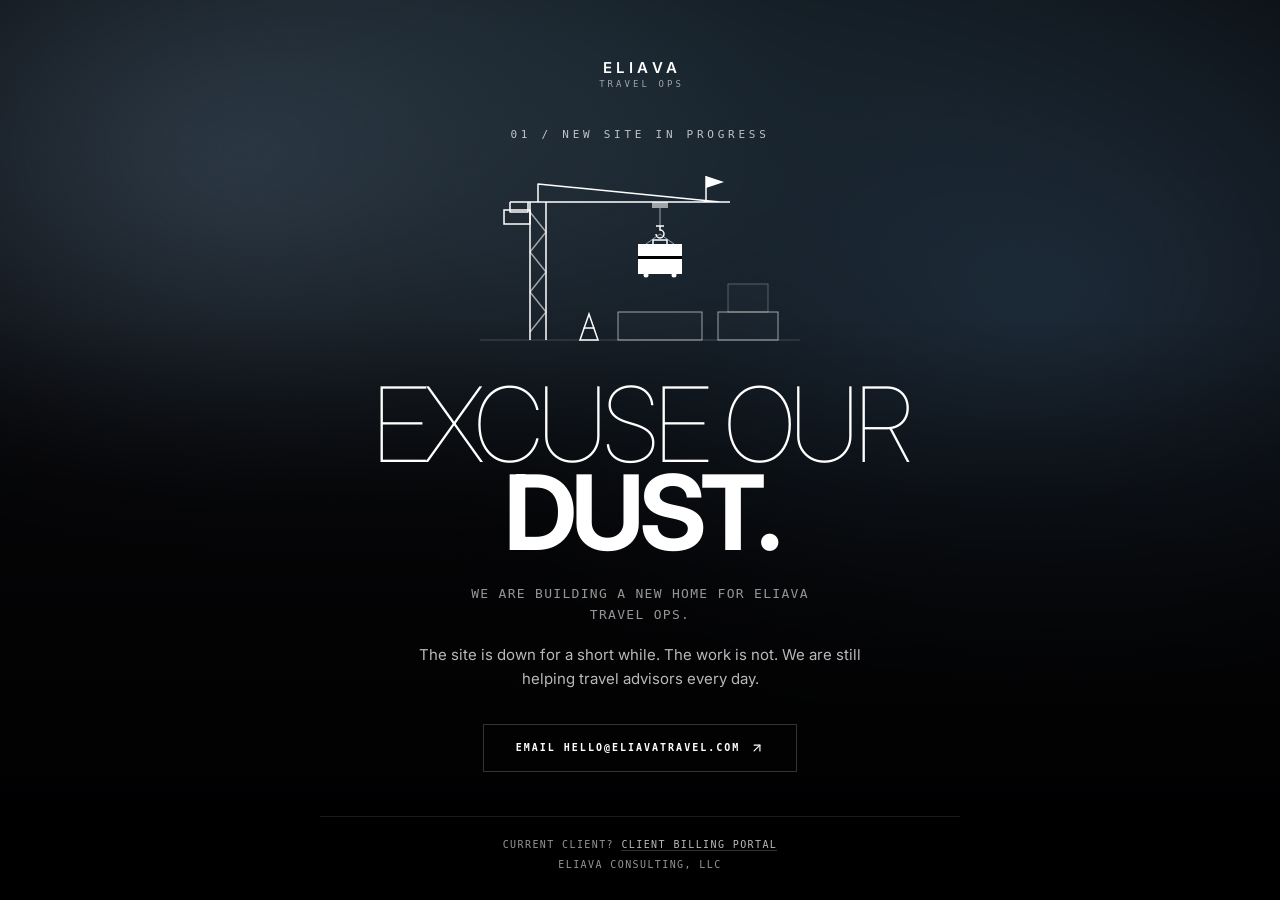
==== commit 1dcf8e5a: "Placeholder home page: restyle to the new build palette (black/white, Inter + mono, square button) C" ====
--- a/index.html
+++ b/index.html
@@ -6,97 +6,157 @@
 <title>Eliava Travel Ops | Back soon</title>
 <meta name="description" content="Eliava Travel Ops is building a new site. We are still working. Email hello@eliavatravel.com.">
 <meta name="robots" content="noindex">
+<meta name="theme-color" content="#000000">
 <link rel="icon" type="image/png" href="/assets/icon.png">
 <link rel="preconnect" href="https://fonts.googleapis.com">
 <link rel="preconnect" href="https://fonts.gstatic.com" crossorigin>
-<link href="https://fonts.googleapis.com/css2?family=Italiana&family=Albert+Sans:wght@400;500;600&display=swap" rel="stylesheet">
+<link href="https://fonts.googleapis.com/css2?family=Inter:wght@100..700&display=swap" rel="stylesheet">
 <style>
+  /* New-build tokens (06-research/competitors/daqconsulting-2026-10-15/brand-sheet.html, section 09) */
   :root {
-    --canvas: #F5F8F9; --surface: #FFFFFF; --ink: #0E1D2B; --ink-soft: #465A6B;
-    --accent: #0B5F70; --accent-hover: #094F5D; --sea: #DCEEF0; --sand: #F1ECE2; --brown: #43301F;
+    --bg: #000; --ink: #fff;
+    --prose: rgba(255,255,255,.72); --secondary: rgba(255,255,255,.58);
+    --outline: rgba(255,255,255,.28); --rule: rgba(255,255,255,.2); --line: rgba(255,255,255,.1);
+    --tint-deep: #050508; --tint-mid: #141F26; --tint-high: #668099; --tint-edge: #334D66;
+    --sans: Inter, system-ui, sans-serif;
+    --mono: ui-monospace, SFMono-Regular, Menlo, Monaco, Consolas, monospace;
+    --ease-glide: cubic-bezier(.19,1,.22,1);
   }
-  * { box-sizing: border-box; margin: 0; }
+  * { box-sizing: border-box; margin: 0; padding: 0; }
   html, body { height: 100%; }
   body {
-    min-height: 100%; display: grid; place-items: center; padding: 32px 16px;
-    background: var(--canvas); color: var(--ink);
-    font: 400 1.125rem/1.6 "Albert Sans", system-ui, sans-serif;
+    min-height: 100%; display: grid; place-items: center; padding: 40px 16px;
+    background: var(--bg); color: var(--ink); overflow-x: hidden;
+    font: 400 15px/1.625 var(--sans); -webkit-font-smoothing: antialiased;
   }
-  main { width: 100%; max-width: 560px; text-align: center; }
-  .lockup { display: inline-flex; flex-direction: column; align-items: center; color: var(--brown); text-decoration: none; }
-  .word { font: 400 clamp(3.4rem, 12vw, 5rem)/0.9 "Italiana", Georgia, serif; letter-spacing: 0.01em; }
-  .sub { margin-top: 10px; font-size: 0.8rem; font-weight: 500; letter-spacing: 0.42em; text-transform: uppercase; padding-left: 0.42em; }
+  ::selection { background: #fff; color: #080808; }
+  :focus-visible { outline: 1px solid #fff; outline-offset: 5px; }
 
-  .scene { width: 100%; max-width: 340px; margin: 28px auto 8px; display: block; }
-  .rope { stroke: var(--ink-soft); stroke-width: 1.5; }
-  .load { animation: lower 5.5s ease-in-out infinite; transform-box: view-box; }
+  /* background: the cool tint drifting slowly, fading to black at the bottom, plus film grain */
+  .tint, .grain { position: fixed; inset: 0; pointer-events: none; z-index: 0; }
+  .tint::before {
+    content: ""; position: absolute; inset: -30%;
+    background:
+      radial-gradient(40% 35% at 30% 30%, rgba(102,128,153,.35), transparent 70%),
+      radial-gradient(45% 40% at 70% 40%, rgba(51,77,102,.45), transparent 70%),
+      radial-gradient(60% 50% at 50% 20%, var(--tint-mid), transparent 75%),
+      var(--tint-deep);
+    filter: blur(40px);
+    animation: drift 28s ease-in-out infinite alternate;
+  }
+  .tint::after { content: ""; position: absolute; inset: 0; background: linear-gradient(to bottom, transparent 35%, #000 92%); }
+  @keyframes drift {
+    0%   { transform: translate(0, 0) rotate(0deg) scale(1); }
+    50%  { transform: translate(4%, 3%) rotate(8deg) scale(1.08); }
+    100% { transform: translate(-3%, 5%) rotate(-6deg) scale(1.04); }
+  }
+  .grain {
+    opacity: .12; mix-blend-mode: overlay;
+    background-image: url("data:image/svg+xml,%3Csvg xmlns='http://www.w3.org/2000/svg' width='160' height='160'%3E%3Cfilter id='n'%3E%3CfeTurbulence type='fractalNoise' baseFrequency='.8' numOctaves='3' stitchTiles='stitch'/%3E%3C/filter%3E%3Crect width='100%25' height='100%25' filter='url(%23n)'/%3E%3C/svg%3E");
+  }
+
+  main { position: relative; z-index: 1; width: 100%; max-width: 640px; text-align: center; }
+
+  /* wordmark: spaced Inter word over a mono descriptor that inks in on hover */
+  .lockup { display: inline-flex; flex-direction: column; align-items: center; gap: 6px; color: var(--ink); text-decoration: none; }
+  .word { font: 600 15px/12px var(--sans); letter-spacing: .3em; padding-left: .3em; text-transform: uppercase; }
+  .sub { position: relative; font: 400 9px/1 var(--mono); letter-spacing: .34em; padding-left: .34em; text-transform: uppercase; color: var(--secondary); }
+  .sub::after {
+    content: attr(data-text); position: absolute; inset: 0; padding-left: .34em; color: #fff;
+    clip-path: inset(0 100% 0 0); transition: clip-path .45s cubic-bezier(.65,0,.35,1);
+  }
+  .lockup:hover .sub::after { clip-path: inset(0 0 0 0); transition: clip-path 1s cubic-bezier(.65,0,.35,1) .2s; }
+
+  .eyebrow { margin-top: 40px; font: 400 11px/1 var(--mono); letter-spacing: .34em; text-transform: uppercase; color: var(--prose); }
+
+  .scene { width: 100%; max-width: 340px; margin: 22px auto 0; display: block; }
+  .load { animation: lower 5.5s var(--ease-glide) infinite; transform-box: view-box; }
   .flag { animation: wave 1.6s ease-in-out infinite; transform-origin: 236px 34px; transform-box: view-box; }
   @keyframes lower {
     0%, 12%   { transform: translateY(0); }
     45%, 62%  { transform: translateY(54px); }
     92%, 100% { transform: translateY(0); }
   }
-  @keyframes wave { 50% { transform: skewY(-8deg) scaleX(0.9); } }
+  @keyframes wave { 50% { transform: skewY(-8deg) scaleX(.9); } }
 
-  h1 { font: 400 clamp(2.2rem, 7vw, 3rem)/1.1 "Italiana", Georgia, serif; margin-top: 8px; }
-  p.lead { color: var(--ink-soft); margin-top: 12px; }
+  h1 {
+    margin-top: 28px; font: 100 clamp(3rem, 11vw, 6.5rem)/.85 var(--sans);
+    letter-spacing: -0.05em; text-transform: uppercase;
+  }
+  h1 b { font-weight: 700; display: block; }
+  p.lede { margin: 26px auto 0; max-width: 46ch; font: 400 12px/1.625 var(--mono); letter-spacing: .1em; text-transform: uppercase; color: var(--secondary); }
+  p.prose { margin: 18px auto 0; max-width: 52ch; color: var(--prose); }
+  @media (min-width: 768px) { p.lede { font-size: 13px; } body { padding: 56px 32px; } }
+
+  /* square outline button: white fills in from the left on hover */
   .btn {
-    display: inline-block; margin-top: 24px; padding: 14px 26px; border-radius: 999px;
-    background: var(--accent); color: #fff; text-decoration: none; font-weight: 600;
+    position: relative; display: inline-flex; align-items: center; gap: 10px; margin-top: 32px;
+    padding: 16px 32px; border: 1px solid var(--rule); color: #fff; text-decoration: none; overflow: hidden;
+    font: 700 10px/1 var(--mono); letter-spacing: .2em; text-transform: uppercase;
+    transition: border-color .8s var(--ease-glide), color .8s var(--ease-glide);
   }
-  .btn:hover { background: var(--accent-hover); }
-  .btn:focus-visible, a:focus-visible { outline: 3px solid var(--accent); outline-offset: 3px; }
-  footer { margin-top: 36px; font-size: 0.875rem; color: var(--ink-soft); }
-  footer a { color: var(--ink-soft); }
-  @media (prefers-reduced-motion: reduce) { .load, .flag { animation: none; } }
+  .btn::before { content: ""; position: absolute; inset: 0; background: #fff; transform: scaleX(0); transform-origin: left; transition: transform .8s var(--ease-glide); z-index: -1; }
+  .btn:hover { border-color: rgba(255,255,255,.6); color: #080808; }
+  .btn:hover::before { transform: scaleX(1); }
+  .btn:active { transform: scale(.97); }
+  .btn svg { width: 14px; height: 14px; }
+
+  footer { margin-top: 44px; padding-top: 18px; border-top: 1px solid var(--line); font: 400 10px/2 var(--mono); letter-spacing: .14em; text-transform: uppercase; color: var(--secondary); }
+  footer a { color: var(--prose); text-decoration: none; border-bottom: 1px solid var(--rule); }
+  footer a:hover { color: #fff; border-color: #fff; }
+
+  @media (prefers-reduced-motion: reduce) {
+    .load, .flag, .tint::before { animation: none; }
+    .btn, .btn::before, .sub::after { transition: none; }
+  }
 </style>
 </head>
 <body>
+<div class="tint" aria-hidden="true"></div>
+<div class="grain" aria-hidden="true"></div>
 <main>
   <a class="lockup" href="/" aria-label="Eliava Travel Ops">
-    <span class="word">Eliava</span><span class="sub">Travel Ops</span>
+    <span class="word">Eliava</span><span class="sub" data-text="Travel Ops">Travel Ops</span>
   </a>
 
+  <p class="eyebrow">01 / New site in progress</p>
+
   <svg class="scene" viewBox="0 0 340 190" role="img" aria-label="A small crane lowering a suitcase onto a stack of blocks">
-    <!-- ground -->
-    <line x1="10" y1="178" x2="330" y2="178" stroke="#C9D6DC" stroke-width="2"/>
-    <!-- crane mast -->
-    <g fill="none" stroke="#0E1D2B" stroke-width="2.5" stroke-linejoin="round">
+    <line x1="10" y1="178" x2="330" y2="178" stroke="rgba(255,255,255,.2)" stroke-width="1"/>
+    <g fill="none" stroke="#fff" stroke-width="1.5" stroke-linejoin="round">
       <path d="M60 178 V40 M76 178 V40"/>
-      <path d="M60 170 L76 150 L60 130 L76 110 L60 90 L76 70 L60 50"/>
+      <path d="M60 170 L76 150 L60 130 L76 110 L60 90 L76 70 L60 50" stroke="rgba(255,255,255,.58)"/>
       <path d="M40 40 H260 M68 40 L68 22 L250 40"/>
       <path d="M40 40 v10 h18 v-10"/>
     </g>
-    <rect x="34" y="48" width="26" height="14" rx="2" fill="#0E1D2B"/>
-    <!-- little flag -->
-    <path class="flag" d="M236 34 v-20 l18 6 l-18 6" fill="#0B5F70"/>
-    <line x1="236" y1="40" x2="236" y2="14" stroke="#0E1D2B" stroke-width="2"/>
-    <!-- trolley -->
-    <rect x="182" y="40" width="16" height="6" rx="1" fill="#465A6B"/>
-    <!-- moving load: rope + hook + suitcase -->
+    <rect x="34" y="48" width="26" height="14" fill="none" stroke="#fff" stroke-width="1.5"/>
+    <line x1="236" y1="40" x2="236" y2="14" stroke="#fff" stroke-width="1.5"/>
+    <path class="flag" d="M236 14 l18 6 l-18 6 z" fill="#fff"/>
+    <rect x="182" y="40" width="16" height="6" fill="rgba(255,255,255,.58)"/>
     <g class="load">
-      <line class="rope" x1="190" y1="46" x2="190" y2="64"/>
-      <path d="M186 64 h8 M190 64 v4 a4 4 0 1 1 -4 4" fill="none" stroke="#0E1D2B" stroke-width="2"/>
-      <line class="rope" x1="190" y1="72" x2="176" y2="82"/>
-      <line class="rope" x1="190" y1="72" x2="204" y2="82"/>
-      <rect x="183" y="78" width="14" height="6" rx="2" fill="none" stroke="#43301F" stroke-width="2"/>
-      <rect x="168" y="82" width="44" height="30" rx="5" fill="#0B5F70"/>
-      <rect x="168" y="94" width="44" height="4" fill="#094F5D"/>
-      <circle cx="176" cy="113" r="2.5" fill="#0E1D2B"/><circle cx="204" cy="113" r="2.5" fill="#0E1D2B"/>
+      <line x1="190" y1="46" x2="190" y2="64" stroke="rgba(255,255,255,.58)" stroke-width="1"/>
+      <path d="M186 64 h8 M190 64 v4 a4 4 0 1 1 -4 4" fill="none" stroke="#fff" stroke-width="1.5"/>
+      <line x1="190" y1="72" x2="176" y2="82" stroke="rgba(255,255,255,.58)" stroke-width="1"/>
+      <line x1="190" y1="72" x2="204" y2="82" stroke="rgba(255,255,255,.58)" stroke-width="1"/>
+      <rect x="183" y="78" width="14" height="6" fill="none" stroke="#fff" stroke-width="1.5"/>
+      <rect x="168" y="82" width="44" height="30" fill="#fff"/>
+      <rect x="168" y="94" width="44" height="3" fill="#000"/>
+      <circle cx="176" cy="113" r="2.5" fill="#fff"/><circle cx="204" cy="113" r="2.5" fill="#fff"/>
     </g>
-    <!-- stack of blocks (the new site) -->
-    <rect x="148" y="150" width="84" height="28" rx="3" fill="#F1ECE2" stroke="#43301F" stroke-width="1.5"/>
-    <rect x="248" y="150" width="60" height="28" rx="3" fill="#DCEEF0" stroke="#0B5F70" stroke-width="1.5"/>
-    <rect x="258" y="122" width="40" height="28" rx="3" fill="#F1ECE2" stroke="#43301F" stroke-width="1.5"/>
-    <!-- cone -->
-    <path d="M110 178 l9 -26 l9 26 z" fill="#0B5F70"/>
-    <rect x="106" y="175" width="26" height="4" rx="1" fill="#0E1D2B"/>
-    <path d="M114 166 h10" stroke="#fff" stroke-width="3"/>
+    <rect x="148" y="150" width="84" height="28" fill="rgba(255,255,255,.02)" stroke="rgba(255,255,255,.58)" stroke-width="1"/>
+    <rect x="248" y="150" width="60" height="28" fill="rgba(255,255,255,.02)" stroke="rgba(255,255,255,.58)" stroke-width="1"/>
+    <rect x="258" y="122" width="40" height="28" fill="rgba(255,255,255,.02)" stroke="rgba(255,255,255,.28)" stroke-width="1"/>
+    <path d="M110 178 l9 -26 l9 26 z" fill="none" stroke="#fff" stroke-width="1.5"/>
+    <path d="M113.5 166 h11" stroke="#fff" stroke-width="1.5"/>
   </svg>
 
-  <h1>Excuse our dust.</h1>
-  <p class="lead">We are building a new home for Eliava Travel Ops. The site is down for a short while. The work is not. We are still helping travel advisors every day.</p>
-  <a class="btn" href="mailto:hello@eliavatravel.com">Email hello@eliavatravel.com</a>
+  <h1>Excuse our <b>dust.</b></h1>
+  <p class="lede">We are building a new home for Eliava Travel Ops.</p>
+  <p class="prose">The site is down for a short while. The work is not. We are still helping travel advisors every day.</p>
+
+  <a class="btn" href="mailto:hello@eliavatravel.com">Email hello@eliavatravel.com
+    <svg viewBox="0 0 24 24" fill="none" stroke="currentColor" stroke-width="2" stroke-linecap="round" stroke-linejoin="round" aria-hidden="true"><path d="M7 7h10v10"/><path d="M7 17 17 7"/></svg>
+  </a>
 
   <footer>
     Current client? <a href="https://billing.stripe.com/p/login/eVq3cw1K91OXcVY1no1gs00">Client billing portal</a>
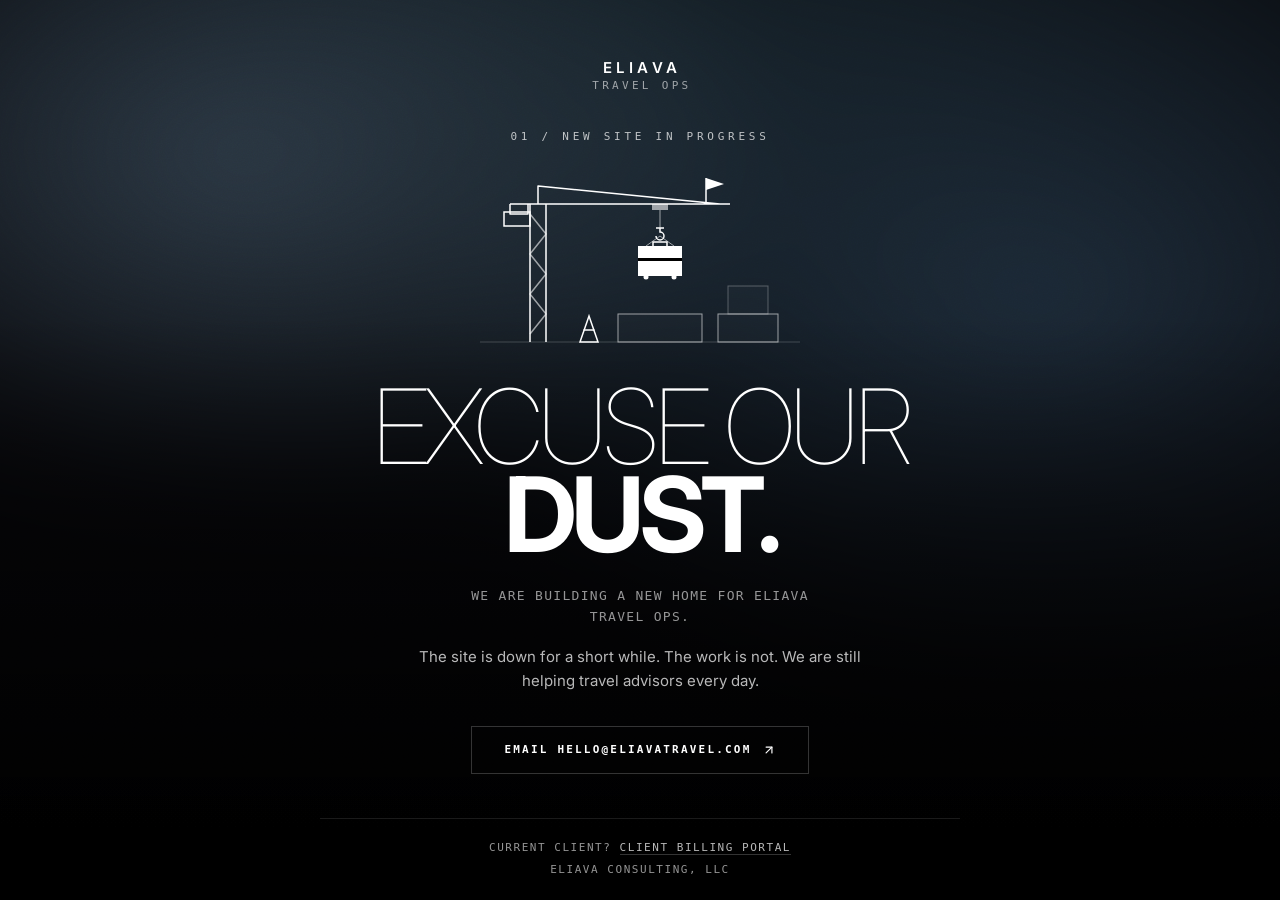
==== commit 09d96d89: "Placeholder: raise small labels, button and footer text to 11px Co-Authored-By: Claude Opus 5.5 <nor" ====
--- a/index.html
+++ b/index.html
@@ -60,7 +60,7 @@
   /* wordmark: spaced Inter word over a mono descriptor that inks in on hover */
   .lockup { display: inline-flex; flex-direction: column; align-items: center; gap: 6px; color: var(--ink); text-decoration: none; }
   .word { font: 600 15px/12px var(--sans); letter-spacing: .3em; padding-left: .3em; text-transform: uppercase; }
-  .sub { position: relative; font: 400 9px/1 var(--mono); letter-spacing: .34em; padding-left: .34em; text-transform: uppercase; color: var(--secondary); }
+  .sub { position: relative; font: 400 11px/1 var(--mono); letter-spacing: .3em; padding-left: .34em; text-transform: uppercase; color: var(--secondary); }
   .sub::after {
     content: attr(data-text); position: absolute; inset: 0; padding-left: .34em; color: #fff;
     clip-path: inset(0 100% 0 0); transition: clip-path .45s cubic-bezier(.65,0,.35,1);
@@ -92,7 +92,7 @@
   .btn {
     position: relative; display: inline-flex; align-items: center; gap: 10px; margin-top: 32px;
     padding: 16px 32px; border: 1px solid var(--rule); color: #fff; text-decoration: none; overflow: hidden;
-    font: 700 10px/1 var(--mono); letter-spacing: .2em; text-transform: uppercase;
+    font: 700 11px/1 var(--mono); letter-spacing: .2em; text-transform: uppercase;
     transition: border-color .8s var(--ease-glide), color .8s var(--ease-glide);
   }
   .btn::before { content: ""; position: absolute; inset: 0; background: #fff; transform: scaleX(0); transform-origin: left; transition: transform .8s var(--ease-glide); z-index: -1; }
@@ -101,7 +101,7 @@
   .btn:active { transform: scale(.97); }
   .btn svg { width: 14px; height: 14px; }
 
-  footer { margin-top: 44px; padding-top: 18px; border-top: 1px solid var(--line); font: 400 10px/2 var(--mono); letter-spacing: .14em; text-transform: uppercase; color: var(--secondary); }
+  footer { margin-top: 44px; padding-top: 18px; border-top: 1px solid var(--line); font: 400 11px/2 var(--mono); letter-spacing: .14em; text-transform: uppercase; color: var(--secondary); }
   footer a { color: var(--prose); text-decoration: none; border-bottom: 1px solid var(--rule); }
   footer a:hover { color: #fff; border-color: #fff; }
 
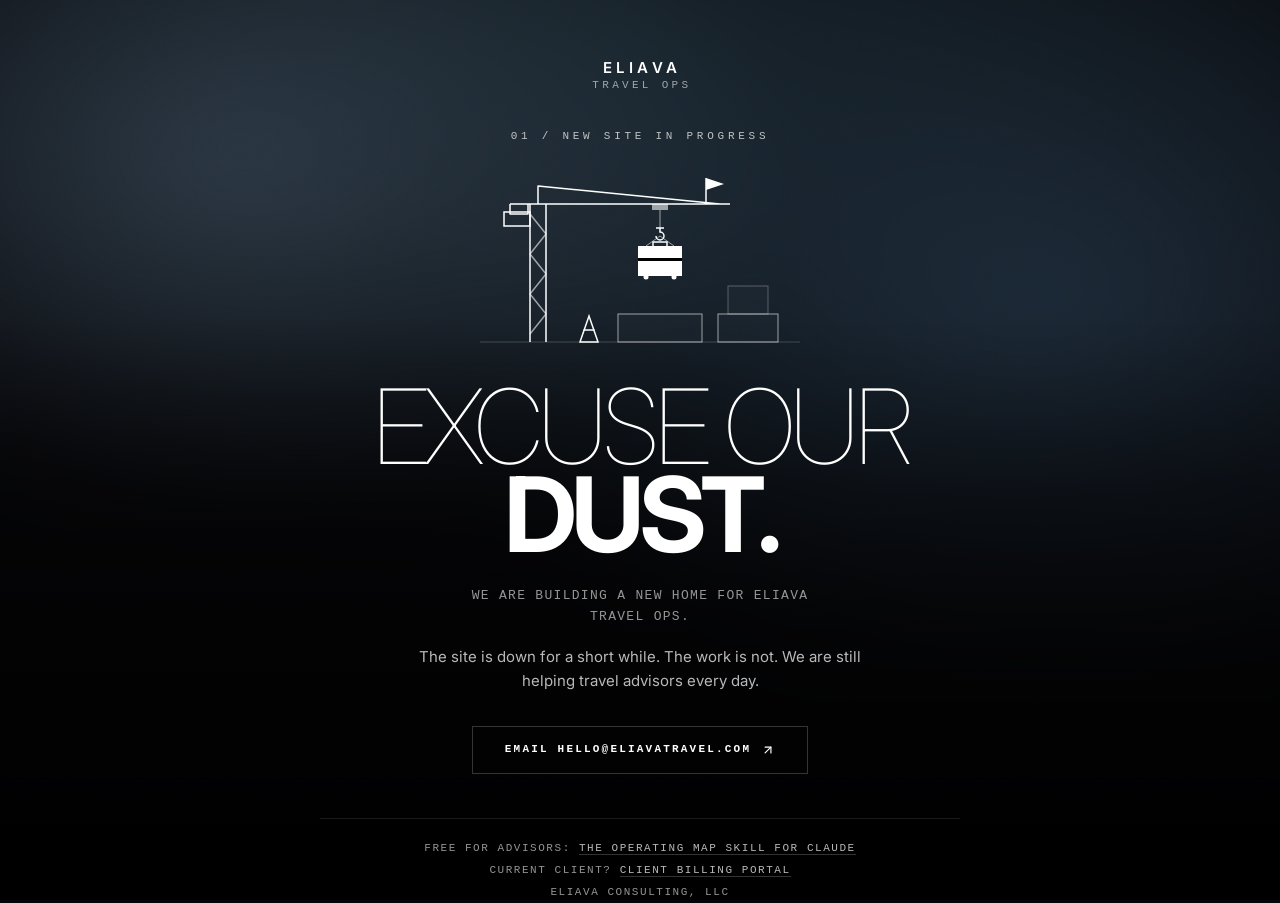
==== commit c71583f8: "Free tools: Operating Map skill for Claude, plus /free-tools/ download page - free-tools/travel-oper" ====
--- a/index.html
+++ b/index.html
@@ -159,7 +159,8 @@
   </a>
 
   <footer>
-    Current client? <a href="https://billing.stripe.com/p/login/eVq3cw1K91OXcVY1no1gs00">Client billing portal</a>
+    Free for advisors: <a href="/free-tools/">The Operating Map skill for Claude</a>
+    <br>Current client? <a href="https://billing.stripe.com/p/login/eVq3cw1K91OXcVY1no1gs00">Client billing portal</a>
     <br>Eliava Consulting, LLC
   </footer>
 </main>
